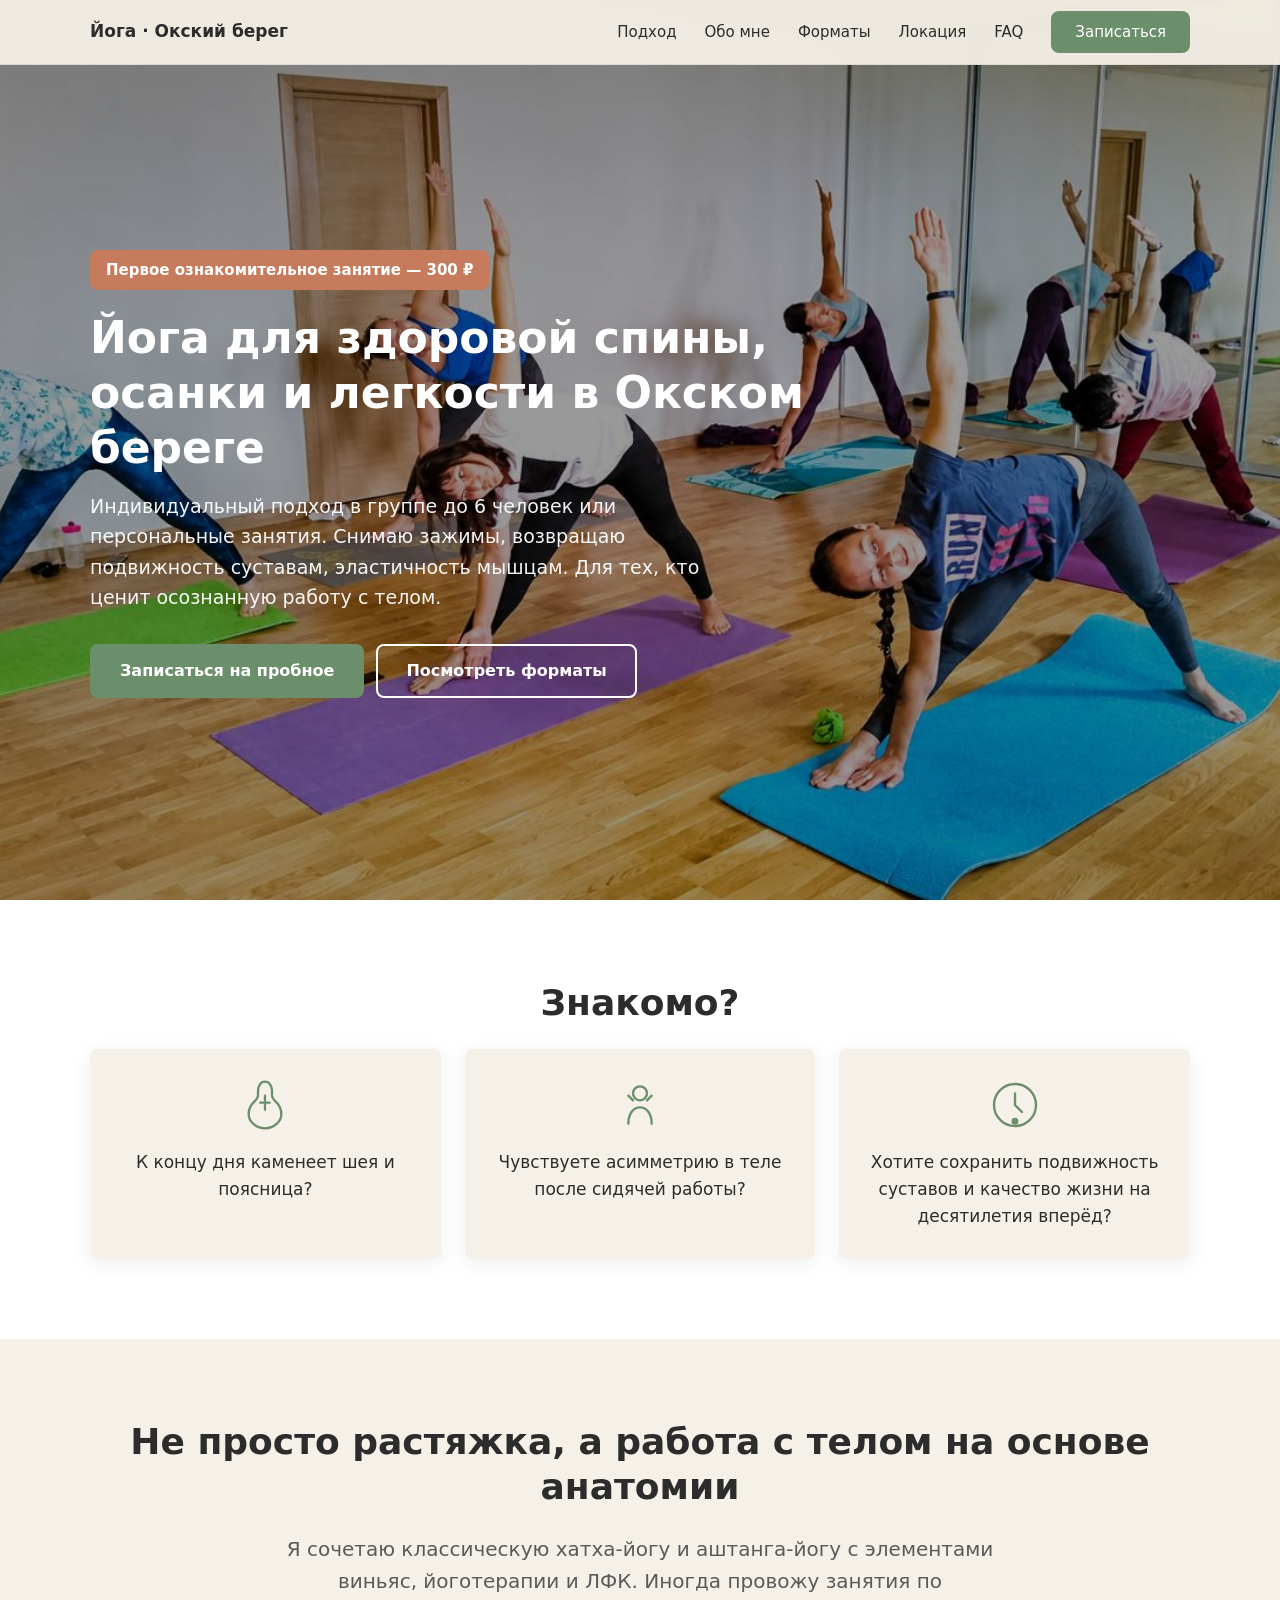
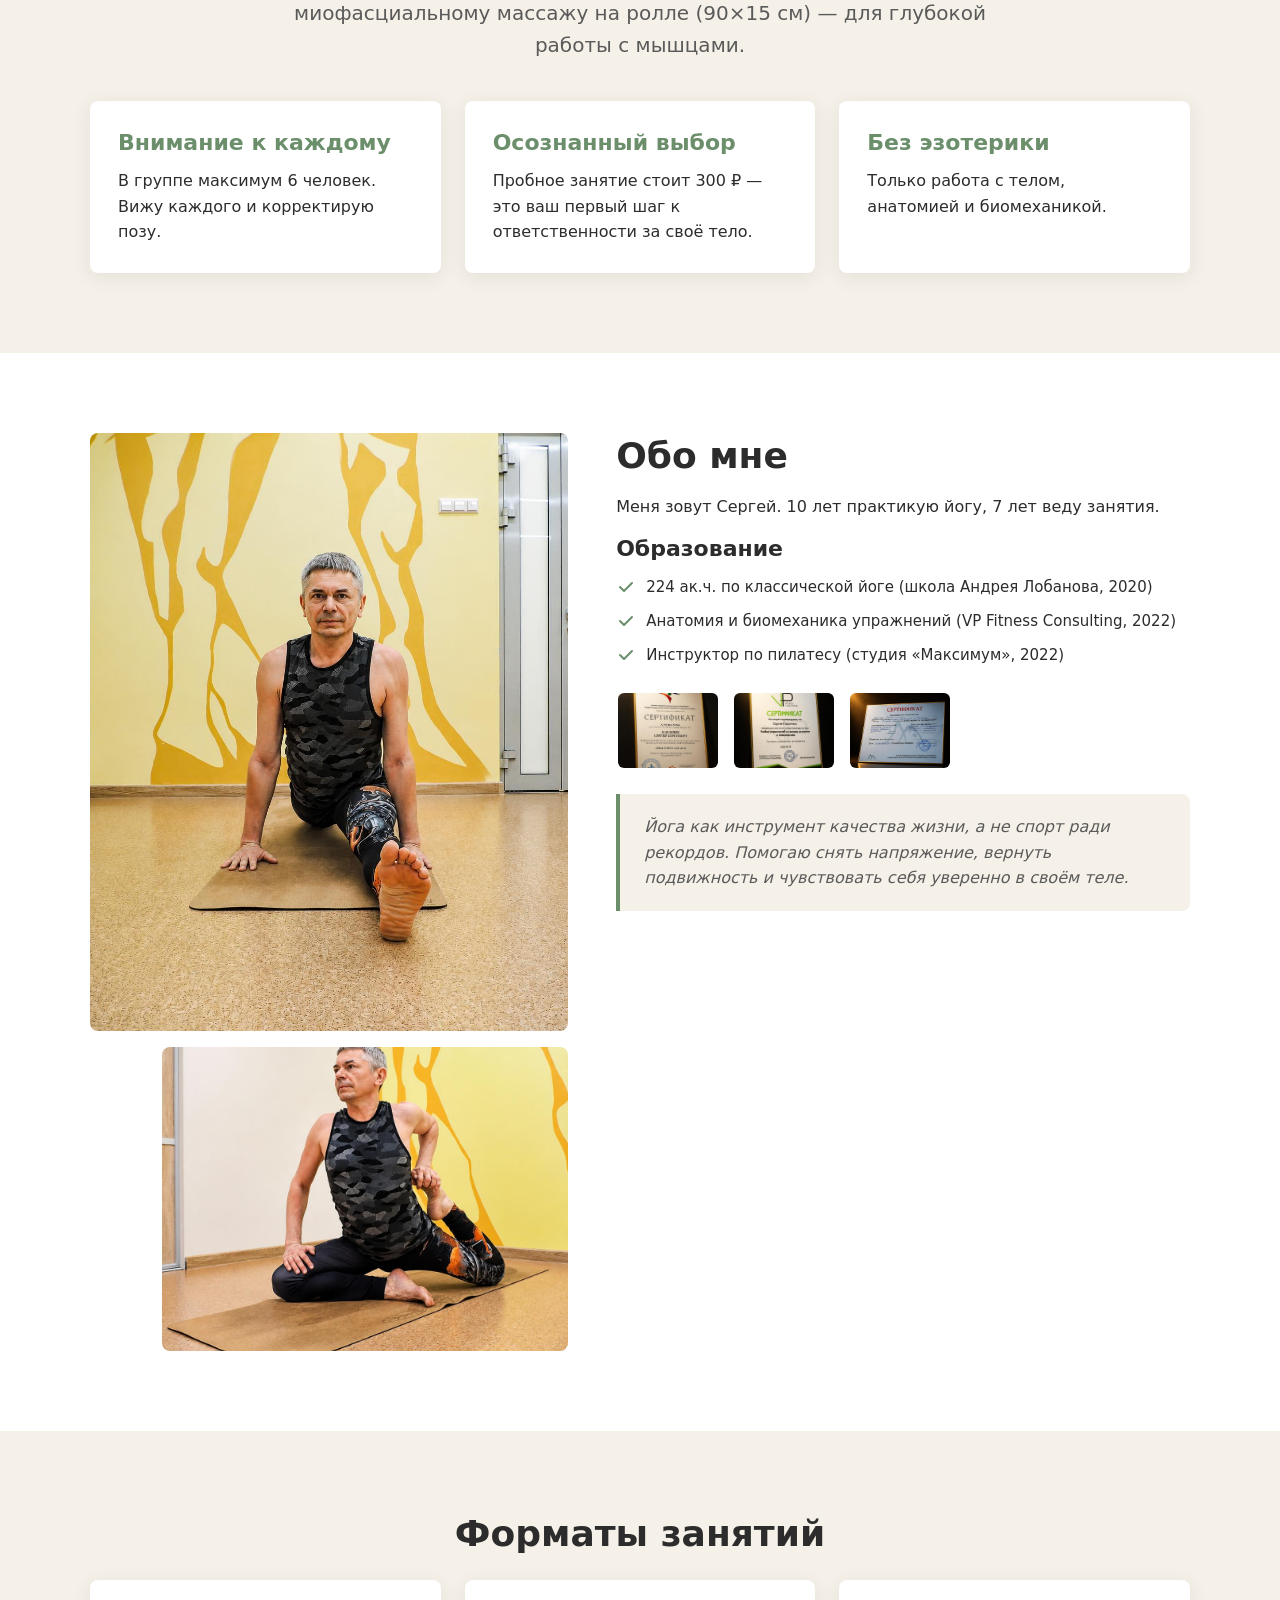
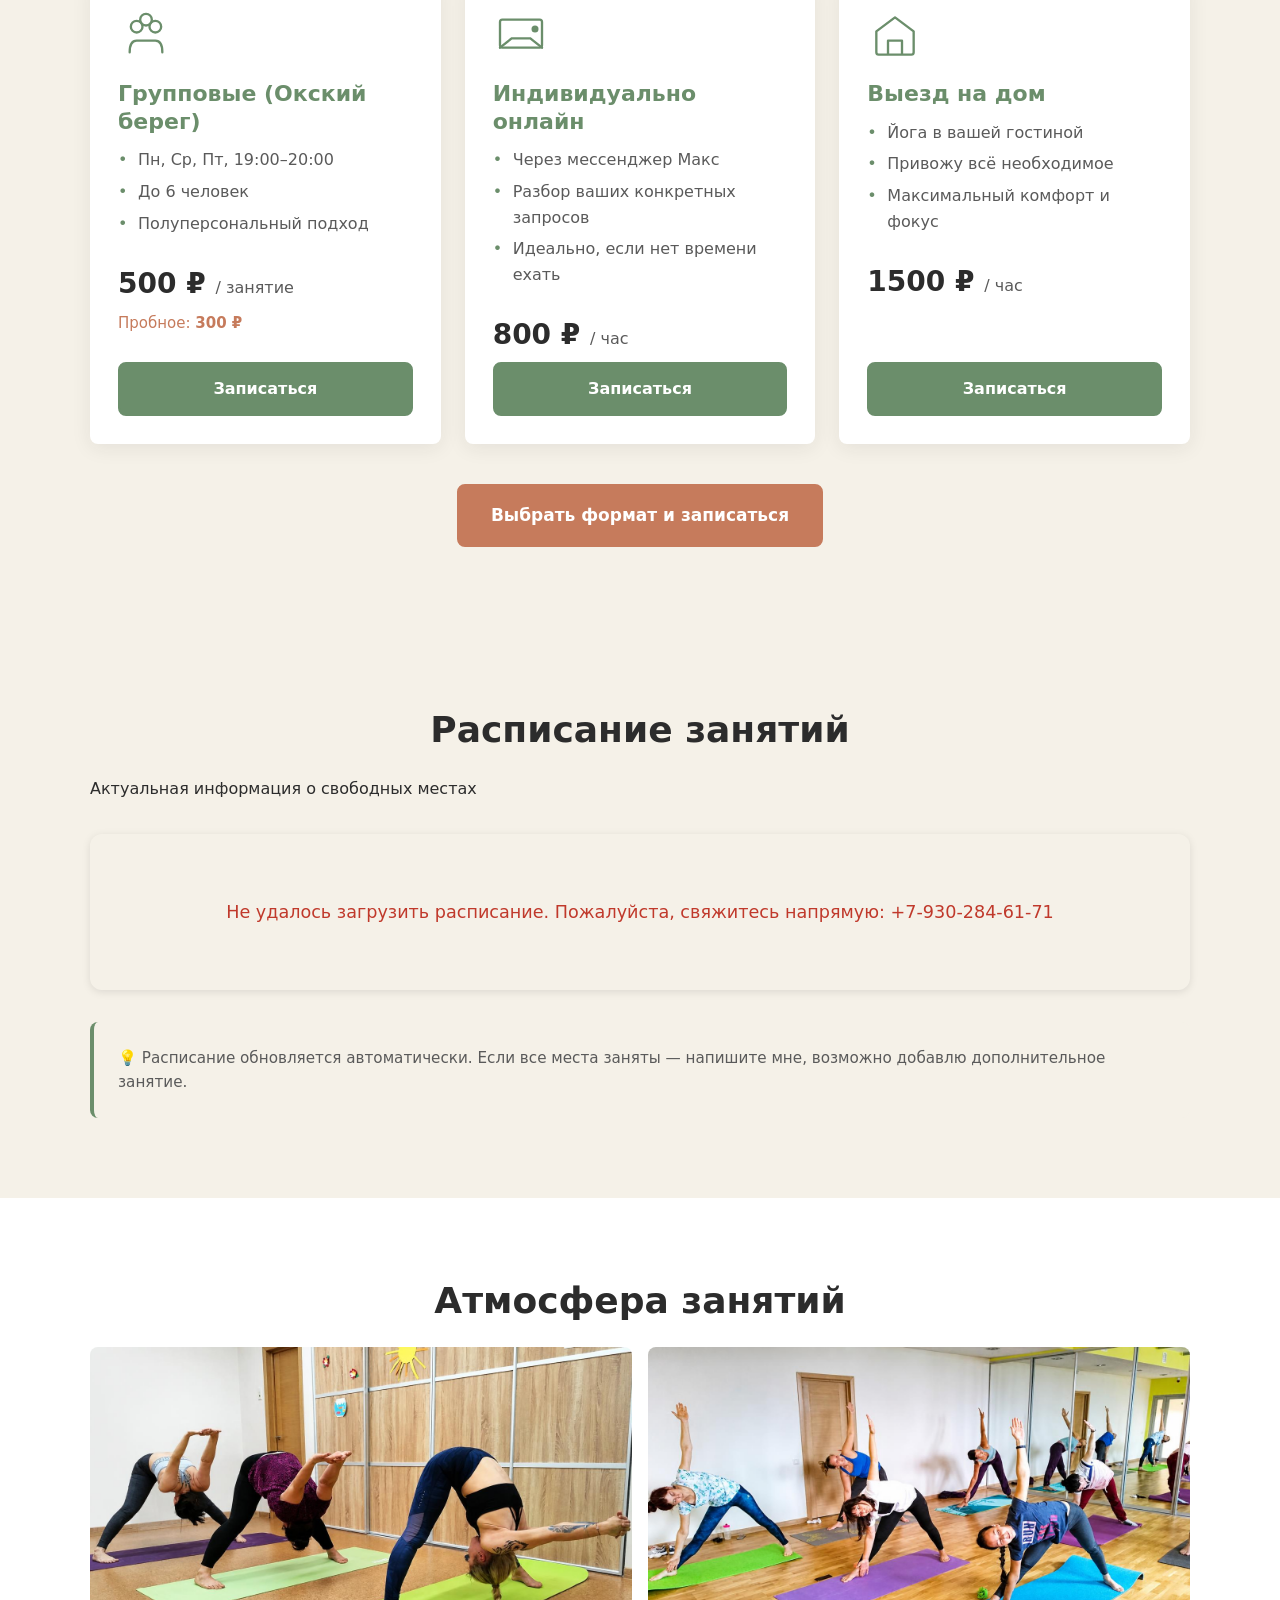
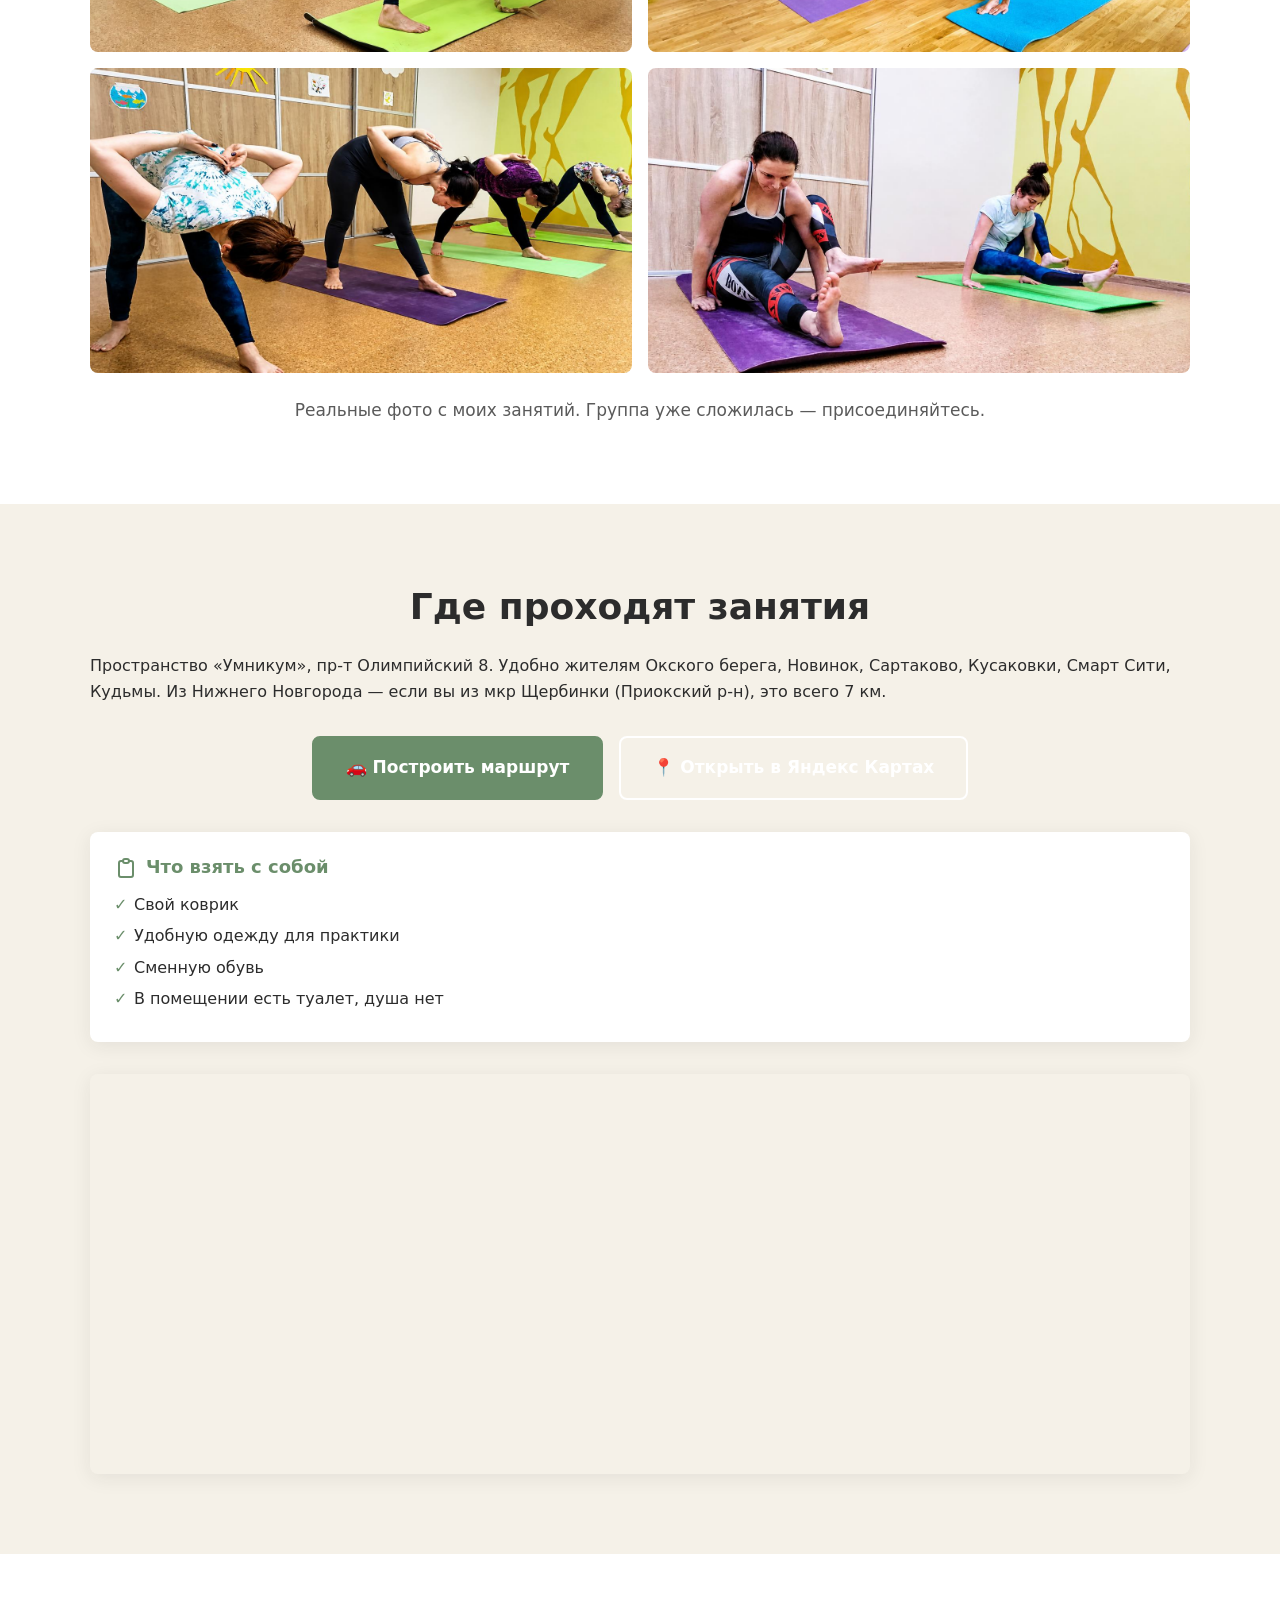
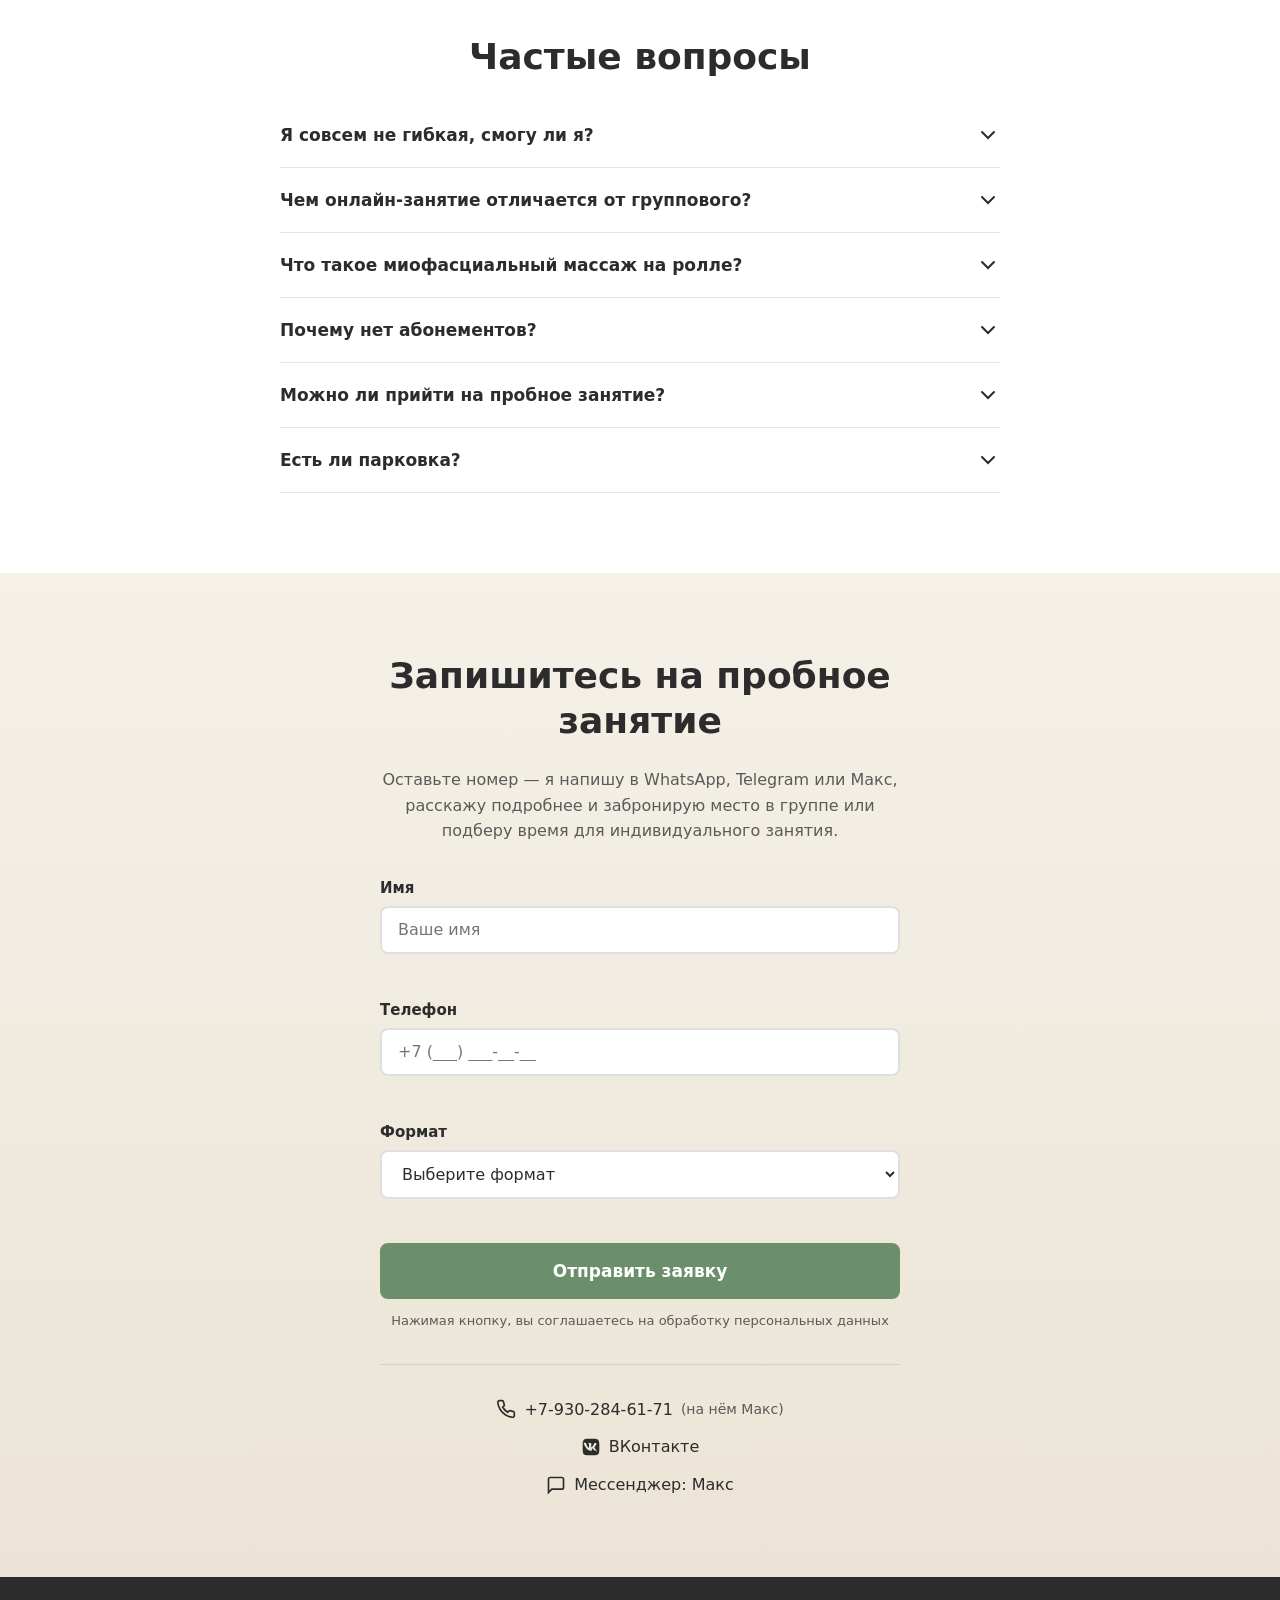
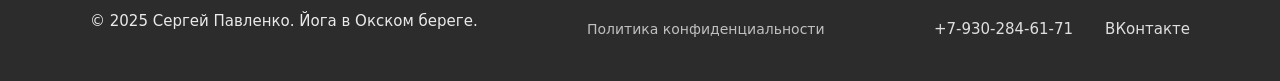
==== index.html @ 8ba9b25c "Map: placemark without search balloon" ====
<!DOCTYPE html>
<html lang="ru">
<head>
  <meta charset="UTF-8">
  <meta name="viewport" content="width=device-width, initial-scale=1.0">
  <title>Йога в Окском береге | Здоровая спина и суставы | Сергей Павленко</title>
  <meta name="description" content="Групповые и индивидуальные занятия йогой в Окском береге (пр-т Олимпийский 8, Умникум). Снятие болей в спине, мобильность суставов. Пробное 300₽. Онлайн и выезд на дом.">
  <meta name="keywords" content="йога Окский берег, йога Нижний Новгород, йога для спины, индивидуальные занятия йога, йоготерапия, Сергей Павленко">
  <link rel="canonical" href="https://yoga-okskiy-bereg.ru/">

  <!-- Open Graph -->
  <meta property="og:type" content="website">
  <meta property="og:locale" content="ru_RU">
  <meta property="og:title" content="Йога в Окском береге | Здоровая спина и суставы | Сергей Павленко">
  <meta property="og:description" content="Групповые и индивидуальные занятия йогой в Окском береге (пр-т Олимпийский 8, Умникум). Снятие болей в спине, мобильность суставов. Пробное 300₽. Онлайн и выезд на дом.">
  <meta property="og:image" content="https://yoga-okskiy-bereg.ru/img/sergey-portrait.jpg">
  <meta property="og:url" content="https://yoga-okskiy-bereg.ru/">

  <!-- Twitter Card -->
  <meta name="twitter:card" content="summary_large_image">
  <meta name="twitter:title" content="Йога в Окском береге | Здоровая спина и суставы | Сергей Павленко">
  <meta name="twitter:description" content="Групповые и индивидуальные занятия йогой в Окском береге. Пробное 300₽. Онлайн и выезд на дом.">
  <meta name="twitter:image" content="https://yoga-okskiy-bereg.ru/img/sergey-portrait.jpg">

  <link rel="stylesheet" href="styles.css">

  <script type="application/ld+json">
  {
    "@context": "https://schema.org",
    "@graph": [
      {
        "@type": "LocalBusiness",
        "@id": "https://yoga-okskiy-bereg.ru/#business",
        "name": "Йога Сергей Павленко — Окский берег",
        "description": "Групповые и индивидуальные занятия йогой для здоровой спины и суставов в Окском береге, Нижний Новгород.",
        "url": "https://yoga-okskiy-bereg.ru/",
        "telephone": "+79302846171",
        "image": "https://yoga-okskiy-bereg.ru/img/sergey-portrait.jpg",
        "address": {
          "@type": "PostalAddress",
          "streetAddress": "пр-т Олимпийский 8",
          "addressLocality": "Нижний Новгород",
          "addressRegion": "Нижегородская область",
          "postalCode": "607635",
          "addressCountry": "RU"
        },
        "geo": {
          "@type": "GeoCoordinates",
          "latitude": 56.195996,
          "longitude": 43.851566
        },
        "openingHoursSpecification": [
          {
            "@type": "OpeningHoursSpecification",
            "dayOfWeek": ["Monday", "Wednesday", "Friday"],
            "opens": "19:00",
            "closes": "20:00"
          }
        ],
        "priceRange": "₽₽"
      },
      {
        "@type": "Service",
        "@id": "https://yoga-okskiy-bereg.ru/#service-group",
        "name": "Групповые занятия йогой",
        "description": "Полуперсональные групповые занятия до 6 человек в Окском береге. Пн, Ср, Пт 19:00–20:00.",
        "provider": { "@id": "https://yoga-okskiy-bereg.ru/#business" },
        "offers": {
          "@type": "Offer",
          "price": "500",
          "priceCurrency": "RUB",
          "description": "500 ₽ за занятие, пробное — 300 ₽"
        }
      },
      {
        "@type": "Service",
        "@id": "https://yoga-okskiy-bereg.ru/#service-online",
        "name": "Индивидуальные занятия онлайн",
        "description": "Персональная работа через мессенджер Макс с разбором ваших запросов.",
        "provider": { "@id": "https://yoga-okskiy-bereg.ru/#business" },
        "offers": {
          "@type": "Offer",
          "price": "800",
          "priceCurrency": "RUB",
          "description": "800 ₽ / час"
        }
      },
      {
        "@type": "Service",
        "@id": "https://yoga-okskiy-bereg.ru/#service-home",
        "name": "Выезд на дом",
        "description": "Индивидуальные занятия йогой с выездом инструктора. Привожу всё необходимое.",
        "provider": { "@id": "https://yoga-okskiy-bereg.ru/#business" },
        "offers": {
          "@type": "Offer",
          "price": "1500",
          "priceCurrency": "RUB",
          "description": "1500 ₽ / час"
        }
      },
      {
        "@type": "Person",
        "@id": "https://yoga-okskiy-bereg.ru/#person",
        "name": "Сергей Павленко",
        "jobTitle": "Инструктор по йоге",
        "description": "10 лет практики йоги, 7 лет преподавания. Образование: классическая йога (224 ак.ч.), анатомия и биомеханика, пилатес.",
        "image": "https://yoga-okskiy-bereg.ru/img/sergey-portrait.jpg",
        "url": "https://yoga-okskiy-bereg.ru/",
        "sameAs": ["https://vk.ru/yoga__health"]
      },
      {
        "@type": "FAQPage",
        "@id": "https://yoga-okskiy-bereg.ru/#faq",
        "mainEntity": [
          {
            "@type": "Question",
            "name": "Я совсем не гибкая, смогу ли я?",
            "acceptedAnswer": {
              "@type": "Answer",
              "text": "Да. Йога — это не про гибкость, а про работу с телом. Я подбираю нагрузку индивидуально, учитывая ваш уровень. Многие мои ученицы пришли с нулевой подготовкой и через 3-6 месяцев заметили серьёзные изменения."
            }
          },
          {
            "@type": "Question",
            "name": "Чем онлайн-занятие отличается от группового?",
            "acceptedAnswer": {
              "@type": "Answer",
              "text": "Онлайн — это персональная работа через мессенджер Макс. Мы разбираем именно ваши запросы: боли в спине, зажимы, конкретные зоны. Групповое занятие даёт общую практику в атмосфере."
            }
          },
          {
            "@type": "Question",
            "name": "Что такое миофасциальный массаж на ролле?",
            "acceptedAnswer": {
              "@type": "Answer",
              "text": "Это работа с мышцами и фасциями с помощью специального ролла (90×15 см). Помогает снять глубокие зажимы, улучшить кровообращение и мобильность тканей. Иногда включаю в занятия по запросу группы."
            }
          },
          {
            "@type": "Question",
            "name": "Почему нет абонементов?",
            "acceptedAnswer": {
              "@type": "Answer",
              "text": "Я против навязывания. Вы платите за раз, когда действительно готовы прийти. Это осознанный подход — вы не теряете деньги, если не смогли посетить занятие."
            }
          },
          {
            "@type": "Question",
            "name": "Можно ли прийти на пробное занятие?",
            "acceptedAnswer": {
              "@type": "Answer",
              "text": "Да. Пробное занятие стоит 300 ₽. Это символическая сумма, которая показывает серьёзность намерений. После занятия вы решаете, подходит ли вам формат."
            }
          },
          {
            "@type": "Question",
            "name": "Есть ли парковка?",
            "acceptedAnswer": {
              "@type": "Answer",
              "text": "Да, рядом с центром «Умникум» есть бесплатная парковка."
            }
          }
        ]
      }
    ]
  }
  </script>
</head>
<body>

  <header class="header" id="top">
    <div class="container header__inner">
      <a href="#top" class="header__logo">Йога · Окский берег</a>
      <button class="burger" id="burger" type="button" aria-label="Открыть меню" aria-expanded="false" aria-controls="nav">
        <span class="burger__line"></span>
        <span class="burger__line"></span>
        <span class="burger__line"></span>
      </button>
      <nav class="nav" id="nav" aria-label="Основная навигация">
        <ul class="nav__list">
          <li><a href="#podhod" class="nav__link">Подход</a></li>
          <li><a href="#obomne" class="nav__link">Обо мне</a></li>
          <li><a href="#formaty" class="nav__link">Форматы</a></li>
          <li><a href="#lokatsiya" class="nav__link">Локация</a></li>
          <li><a href="#faq" class="nav__link">FAQ</a></li>
          <li><a href="#zapis" class="nav__link nav__link--cta">Записаться</a></li>
        </ul>
      </nav>
    </div>
  </header>

  <main>

    <!-- Hero -->
    <section class="hero" aria-labelledby="hero-title">
      <div class="hero__overlay"></div>
      <div class="container hero__content">
        <span class="hero__badge">Первое ознакомительное занятие — 300 ₽</span>
        <h1 id="hero-title">Йога для здоровой спины, осанки и легкости в Окском береге</h1>
        <p class="hero__subtitle">Индивидуальный подход в группе до 6 человек или персональные занятия. Снимаю зажимы, возвращаю подвижность суставам, эластичность мышцам. Для тех, кто ценит осознанную работу с телом.</p>
        <div class="hero__actions">
          <a href="#zapis" class="btn btn--primary">Записаться на пробное</a>
          <a href="#formaty" class="btn btn--outline">Посмотреть форматы</a>
        </div>
      </div>
    </section>

    <!-- Pain points -->
    <section class="section section--white" aria-labelledby="pain-title">
      <div class="container">
        <h2 id="pain-title">Знакомо?</h2>
        <div class="cards cards--3">
          <article class="card card--icon">
            <div class="card__icon" aria-hidden="true">
              <svg viewBox="0 0 48 48" fill="none" xmlns="http://www.w3.org/2000/svg">
                <path d="M24 4C20 4 18 8 18 12V16C18 18 16 20 14 22C12 24 10 28 10 32C10 38 16 44 24 44C32 44 38 38 38 32C38 28 36 24 34 22C32 20 30 18 30 16V12C30 8 28 4 24 4Z" stroke="currentColor" stroke-width="2" stroke-linecap="round"/>
                <path d="M24 16V28M20 22H28" stroke="currentColor" stroke-width="2" stroke-linecap="round"/>
              </svg>
            </div>
            <p>К концу дня каменеет шея и поясница?</p>
          </article>
          <article class="card card--icon">
            <div class="card__icon" aria-hidden="true">
              <svg viewBox="0 0 48 48" fill="none" xmlns="http://www.w3.org/2000/svg">
                <circle cx="24" cy="14" r="6" stroke="currentColor" stroke-width="2"/>
                <path d="M14 40C14 32 18 26 24 26C30 26 34 32 34 40" stroke="currentColor" stroke-width="2" stroke-linecap="round"/>
                <path d="M18 20L14 16M30 20L34 16" stroke="currentColor" stroke-width="2" stroke-linecap="round"/>
              </svg>
            </div>
            <p>Чувствуете асимметрию в теле после сидячей работы?</p>
          </article>
          <article class="card card--icon">
            <div class="card__icon" aria-hidden="true">
              <svg viewBox="0 0 48 48" fill="none" xmlns="http://www.w3.org/2000/svg">
                <circle cx="24" cy="24" r="18" stroke="currentColor" stroke-width="2"/>
                <path d="M24 14V24L30 30" stroke="currentColor" stroke-width="2" stroke-linecap="round"/>
                <circle cx="24" cy="38" r="3" fill="currentColor"/>
              </svg>
            </div>
            <p>Хотите сохранить подвижность суставов и качество жизни на десятилетия вперёд?</p>
          </article>
        </div>
      </div>
    </section>

    <!-- Approach -->
    <section class="section section--beige" id="podhod" aria-labelledby="approach-title">
      <div class="container">
        <h2 id="approach-title">Не просто растяжка, а работа с телом на основе анатомии</h2>
        <p class="lead">Я сочетаю классическую хатха-йогу и аштанга-йогу с элементами виньяс, йоготерапии и ЛФК. Иногда провожу занятия по миофасциальному массажу на ролле (90×15 см) — для глубокой работы с мышцами.</p>
        <div class="cards cards--3">
          <article class="card">
            <h3>Внимание к каждому</h3>
            <p>В группе максимум 6 человек. Вижу каждого и корректирую позу.</p>
          </article>
          <article class="card">
            <h3>Осознанный выбор</h3>
            <p>Пробное занятие стоит 300 ₽ — это ваш первый шаг к ответственности за своё тело.</p>
          </article>
          <article class="card">
            <h3>Без эзотерики</h3>
            <p>Только работа с телом, анатомией и биомеханикой.</p>
          </article>
        </div>
      </div>
    </section>

    <!-- About -->
    <section class="section section--white" id="obomne" aria-labelledby="about-title">
      <div class="container about">
        <div class="about__photos">
          <img src="img/sergey-portrait.jpg" alt="Сергей Павленко — инструктор йоги в Окском береге" class="about__photo about__photo--main" width="400" height="500" loading="lazy">
          <img src="img/sergey-stretch-profile.jpg" alt="Сергей Павленко выполняет растяжку в профиль" class="about__photo about__photo--secondary" width="400" height="300" loading="lazy">
        </div>
        <div class="about__content">
          <h2 id="about-title">Обо мне</h2>
          <p>Меня зовут Сергей. 10 лет практикую йогу, 7 лет веду занятия.</p>
          <h3>Образование</h3>
          <ul class="checklist">
            <li>
              <svg class="checklist__icon" viewBox="0 0 20 20" fill="none" aria-hidden="true"><path d="M4 10L8 14L16 6" stroke="currentColor" stroke-width="2" stroke-linecap="round" stroke-linejoin="round"/></svg>
              224 ак.ч. по классической йоге (школа Андрея Лобанова, 2020)
            </li>
            <li>
              <svg class="checklist__icon" viewBox="0 0 20 20" fill="none" aria-hidden="true"><path d="M4 10L8 14L16 6" stroke="currentColor" stroke-width="2" stroke-linecap="round" stroke-linejoin="round"/></svg>
              Анатомия и биомеханика упражнений (VP Fitness Consulting, 2022)
            </li>
            <li>
              <svg class="checklist__icon" viewBox="0 0 20 20" fill="none" aria-hidden="true"><path d="M4 10L8 14L16 6" stroke="currentColor" stroke-width="2" stroke-linecap="round" stroke-linejoin="round"/></svg>
              Инструктор по пилатесу (студия «Максимум», 2022)
            </li>
          </ul>
          <div class="certificates">
            <button type="button" class="certificates__thumb" data-lightbox="img/certificate-yoga.jpg" aria-label="Увеличить сертификат по классической йоге">
              <img src="img/certificate-yoga.jpg" alt="Сертификат 224 ак.ч. по классической йоге, школа Андрея Лобанова" width="120" height="90" loading="lazy">
            </button>
            <button type="button" class="certificates__thumb" data-lightbox="img/certificate-anatomy.jpg" aria-label="Увеличить сертификат по анатомии">
              <img src="img/certificate-anatomy.jpg" alt="Сертификат VP Fitness по анатомии и биомеханике" width="120" height="90" loading="lazy">
            </button>
            <button type="button" class="certificates__thumb" data-lightbox="img/certificate-pilates.jpg" aria-label="Увеличить сертификат по пилатесу">
              <img src="img/certificate-pilates.jpg" alt="Сертификат инструктора по пилатесу, студия Максимум" width="120" height="90" loading="lazy">
            </button>
          </div>
          <blockquote class="philosophy">
            Йога как инструмент качества жизни, а не спорт ради рекордов. Помогаю снять напряжение, вернуть подвижность и чувствовать себя уверенно в своём теле.
          </blockquote>
        </div>
      </div>
    </section>

    <!-- Formats -->
    <section class="section section--beige" id="formaty" aria-labelledby="formats-title">
      <div class="container">
        <h2 id="formats-title">Форматы занятий</h2>
        <div class="cards cards--3">
          <article class="card card--format">
            <div class="card__icon" aria-hidden="true">
              <svg viewBox="0 0 48 48" fill="none" xmlns="http://www.w3.org/2000/svg">
                <circle cx="16" cy="16" r="5" stroke="currentColor" stroke-width="2"/>
                <circle cx="32" cy="16" r="5" stroke="currentColor" stroke-width="2"/>
                <circle cx="24" cy="10" r="5" stroke="currentColor" stroke-width="2"/>
                <path d="M10 38C10 32 12 28 16 28H32C36 28 38 32 38 38" stroke="currentColor" stroke-width="2" stroke-linecap="round"/>
              </svg>
            </div>
            <h3>Групповые (Окский берег)</h3>
            <ul class="format-list">
              <li>Пн, Ср, Пт, 19:00–20:00</li>
              <li>До 6 человек</li>
              <li>Полуперсональный подход</li>
            </ul>
            <p class="price">500 ₽ <span class="price__unit">/ занятие</span></p>
            <p class="price-trial">Пробное: <strong>300 ₽</strong></p>
            <a href="#zapis" class="btn btn--primary btn--block">Записаться</a>
          </article>
          <article class="card card--format">
            <div class="card__icon" aria-hidden="true">
              <svg viewBox="0 0 48 48" fill="none" xmlns="http://www.w3.org/2000/svg">
                <rect x="6" y="10" width="36" height="24" rx="2" stroke="currentColor" stroke-width="2"/>
                <path d="M6 34L16 26H32L42 34" stroke="currentColor" stroke-width="2" stroke-linecap="round"/>
                <circle cx="36" cy="18" r="3" fill="currentColor"/>
              </svg>
            </div>
            <h3>Индивидуально онлайн</h3>
            <ul class="format-list">
              <li>Через мессенджер Макс</li>
              <li>Разбор ваших конкретных запросов</li>
              <li>Идеально, если нет времени ехать</li>
            </ul>
            <p class="price">800 ₽ <span class="price__unit">/ час</span></p>
            <a href="#zapis" class="btn btn--primary btn--block">Записаться</a>
          </article>
          <article class="card card--format">
            <div class="card__icon" aria-hidden="true">
              <svg viewBox="0 0 48 48" fill="none" xmlns="http://www.w3.org/2000/svg">
                <path d="M8 20L24 8L40 20V38C40 39.1 39.1 40 38 40H10C8.9 40 8 39.1 8 38V20Z" stroke="currentColor" stroke-width="2" stroke-linejoin="round"/>
                <path d="M18 40V28H30V40" stroke="currentColor" stroke-width="2" stroke-linejoin="round"/>
              </svg>
            </div>
            <h3>Выезд на дом</h3>
            <ul class="format-list">
              <li>Йога в вашей гостиной</li>
              <li>Привожу всё необходимое</li>
              <li>Максимальный комфорт и фокус</li>
            </ul>
            <p class="price">1500 ₽ <span class="price__unit">/ час</span></p>
            <a href="#zapis" class="btn btn--primary btn--block">Записаться</a>
          </article>
        </div>
        <div class="section__cta">
          <a href="#zapis" class="btn btn--accent btn--large">Выбрать формат и записаться</a>
        </div>
      </div>
    </section>

    <!-- Блок расписания -->
<section class="section section--bg" id="schedule">
    <div class="container">
        <h2 class="section__title">Расписание занятий</h2>
        <p class="section__subtitle">Актуальная информация о свободных местах</p>
        
        <div class="schedule-container">
            <div id="schedule-loading" class="schedule-loading">
                <p>Загрузка расписания...</p>
            </div>
            
            <div id="schedule-error" class="schedule-error" style="display: none;">
                <p>Не удалось загрузить расписание. Пожалуйста, свяжитесь напрямую: +7-930-284-61-71</p>
            </div>
            
            <div id="schedule-list" class="schedule-list" style="display: none;">
                <!-- Сюда JavaScript вставит расписание -->
            </div>
        </div>
        
        <div class="schedule-note">
            <p>💡 Расписание обновляется автоматически. Если все места заняты — напишите мне, возможно добавлю дополнительное занятие.</p>
        </div>
    </div>
</section>

    <!-- Gallery -->
    <section class="section section--white" aria-labelledby="gallery-title">
      <div class="container">
        <h2 id="gallery-title">Атмосфера занятий</h2>
        <div class="gallery">
          <img src="img/group-forward-bend.jpg" alt="Групповое занятие йогой, наклон с руками за спиной" width="600" height="338" loading="lazy">
          <img src="img/group-trikonasana.jpg" alt="Групповое занятие, поза треугольника" width="600" height="338" loading="lazy">
          <img src="img/group-side-bend.jpg" alt="Групповое занятие, наклон в сторону" width="600" height="338" loading="lazy">
          <img src="img/group-seated-stretch.jpg" alt="Две ученицы на растяжке, камерная группа" width="600" height="450" loading="lazy">
        </div>
        <p class="gallery__caption">Реальные фото с моих занятий. Группа уже сложилась — присоединяйтесь.</p>
      </div>
    </section>

    <!-- Location -->
    <section class="section section--beige" id="lokatsiya" aria-labelledby="location-title">
      <div class="container">
        <h2 id="location-title">Где проходят занятия</h2>
        <p>Пространство «Умникум», пр-т Олимпийский 8. Удобно жителям Окского берега, Новинок, Сартаково, Кусаковки, Смарт Сити, Кудьмы. Из Нижнего Новгорода — если вы из мкр Щербинки (Приокский р-н), это всего 7 км.</p>
        
        <div class="location__actions">
    <a href="https://yandex.ru/maps/?mode=routes&rtext=~56.195996%2C43.851566&rtt=auto"
       target="_blank" rel="noopener"
       class="btn btn--primary btn--large">🚗 Построить маршрут</a>
    <a href="https://yandex.ru/maps/?pt=43.851566%2C56.195996%2Cpm2rdm&z=17&l=map"
       target="_blank" rel="noopener"
       class="btn btn--outline btn--large">📍 Открыть в Яндекс Картах</a>
        </div>
        
        <aside class="bring-list">
          <h3 class="bring-list__title">
            <svg viewBox="0 0 24 24" fill="none" aria-hidden="true" width="24" height="24"><path d="M9 5H7a2 2 0 00-2 2v12a2 2 0 002 2h10a2 2 0 002-2V7a2 2 0 00-2-2h-2M9 5a2 2 0 002 2h2a2 2 0 002-2M9 5a2 2 0 012-2h2a2 2 0 012 2" stroke="currentColor" stroke-width="2" stroke-linecap="round"/></svg>
            Что взять с собой
          </h3>
          <ul>
            <li>Свой коврик</li>
            <li>Удобную одежду для практики</li>
            <li>Сменную обувь</li>
            <li>В помещении есть туалет, душа нет</li>
          </ul>
        </aside>
        <div class="map">
          <iframe
          src="https://yandex.ru/map-widget/v1/?z=16&ll=43.851566%2C56.195996&pt=43.851566%2C56.195996%2Cpm2rdm&l=map"
          width="100%" height="400" frameborder="0" allowfullscreen="true"
          loading="lazy" referrerpolicy="no-referrer-when-downgrade"
          title="Карта: пр-т Олимпийский 8, Окский берег, Нижний Новгород">
          </iframe>
        </div>
      </div>
    </section>

    <!-- FAQ -->
    <section class="section section--white" id="faq" aria-labelledby="faq-title">
      <div class="container">
        <h2 id="faq-title">Частые вопросы</h2>
        <div class="accordion" role="list">
          <div class="accordion__item" role="listitem">
            <button class="accordion__trigger" type="button" aria-expanded="false" aria-controls="faq-1" id="faq-trigger-1">
              Я совсем не гибкая, смогу ли я?
              <svg class="accordion__chevron" viewBox="0 0 24 24" aria-hidden="true"><path d="M6 9l6 6 6-6" stroke="currentColor" stroke-width="2" fill="none" stroke-linecap="round"/></svg>
            </button>
            <div class="accordion__panel" id="faq-1" role="region" aria-labelledby="faq-trigger-1" hidden>
              <p>Да. Йога — это не про гибкость, а про работу с телом. Я подбираю нагрузку индивидуально, учитывая ваш уровень. Многие мои ученицы пришли с нулевой подготовкой и через 3–6 месяцев заметили серьёзные изменения.</p>
            </div>
          </div>
          <div class="accordion__item" role="listitem">
            <button class="accordion__trigger" type="button" aria-expanded="false" aria-controls="faq-2" id="faq-trigger-2">
              Чем онлайн-занятие отличается от группового?
              <svg class="accordion__chevron" viewBox="0 0 24 24" aria-hidden="true"><path d="M6 9l6 6 6-6" stroke="currentColor" stroke-width="2" fill="none" stroke-linecap="round"/></svg>
            </button>
            <div class="accordion__panel" id="faq-2" role="region" aria-labelledby="faq-trigger-2" hidden>
              <p>Онлайн — это персональная работа через мессенджер Макс. Мы разбираем именно ваши запросы: боли в спине, зажимы, конкретные зоны. Групповое занятие даёт общую практику в атмосфере.</p>
            </div>
          </div>
          <div class="accordion__item" role="listitem">
            <button class="accordion__trigger" type="button" aria-expanded="false" aria-controls="faq-3" id="faq-trigger-3">
              Что такое миофасциальный массаж на ролле?
              <svg class="accordion__chevron" viewBox="0 0 24 24" aria-hidden="true"><path d="M6 9l6 6 6-6" stroke="currentColor" stroke-width="2" fill="none" stroke-linecap="round"/></svg>
            </button>
            <div class="accordion__panel" id="faq-3" role="region" aria-labelledby="faq-trigger-3" hidden>
              <p>Это работа с мышцами и фасциями с помощью специального ролла (90×15 см). Помогает снять глубокие зажимы, улучшить кровообращение и мобильность тканей. Иногда включаю в занятия по запросу группы.</p>
            </div>
          </div>
          <div class="accordion__item" role="listitem">
            <button class="accordion__trigger" type="button" aria-expanded="false" aria-controls="faq-4" id="faq-trigger-4">
              Почему нет абонементов?
              <svg class="accordion__chevron" viewBox="0 0 24 24" aria-hidden="true"><path d="M6 9l6 6 6-6" stroke="currentColor" stroke-width="2" fill="none" stroke-linecap="round"/></svg>
            </button>
            <div class="accordion__panel" id="faq-4" role="region" aria-labelledby="faq-trigger-4" hidden>
              <p>Я против навязывания. Вы платите за раз, когда действительно готовы прийти. Это осознанный подход — вы не теряете деньги, если не смогли посетить занятие.</p>
            </div>
          </div>
          <div class="accordion__item" role="listitem">
            <button class="accordion__trigger" type="button" aria-expanded="false" aria-controls="faq-5" id="faq-trigger-5">
              Можно ли прийти на пробное занятие?
              <svg class="accordion__chevron" viewBox="0 0 24 24" aria-hidden="true"><path d="M6 9l6 6 6-6" stroke="currentColor" stroke-width="2" fill="none" stroke-linecap="round"/></svg>
            </button>
            <div class="accordion__panel" id="faq-5" role="region" aria-labelledby="faq-trigger-5" hidden>
              <p>Да. Пробное занятие стоит 300 ₽. Это символическая сумма, которая показывает серьёзность намерений. После занятия вы решаете, подходит ли вам формат.</p>
            </div>
          </div>
          <div class="accordion__item" role="listitem">
            <button class="accordion__trigger" type="button" aria-expanded="false" aria-controls="faq-6" id="faq-trigger-6">
              Есть ли парковка?
              <svg class="accordion__chevron" viewBox="0 0 24 24" aria-hidden="true"><path d="M6 9l6 6 6-6" stroke="currentColor" stroke-width="2" fill="none" stroke-linecap="round"/></svg>
            </button>
            <div class="accordion__panel" id="faq-6" role="region" aria-labelledby="faq-trigger-6" hidden>
              <p>Да, рядом с центром «Умникум» есть бесплатная парковка.</p>
            </div>
          </div>
        </div>
      </div>
    </section>

    <!-- Form -->
    <section class="section section--form" id="zapis" aria-labelledby="form-title">
      <div class="container container--narrow">
        <h2 id="form-title">Запишитесь на пробное занятие</h2>
        <p class="form-intro">Оставьте номер — я напишу в WhatsApp, Telegram или Макс, расскажу подробнее и забронирую место в группе или подберу время для индивидуального занятия.</p>
        <form class="form" id="contact-form" action="https://formspree.io/f/xkjnrqwn" method="POST" novalidate>
          <div class="form__group">
            <label for="name">Имя</label>
            <input type="text" id="name" name="name" placeholder="Ваше имя" required autocomplete="name">
            <span class="form__error" id="name-error" role="alert"></span>
          </div>
          <div class="form__group">
            <label for="phone">Телефон</label>
            <input type="tel" id="phone" name="phone" placeholder="+7 (___) ___-__-__" required autocomplete="tel">
            <span class="form__error" id="phone-error" role="alert"></span>
          </div>
          <div class="form__group">
            <label for="format">Формат</label>
            <select id="format" name="format" required>
              <option value="" disabled selected>Выберите формат</option>
              <option value="group">Групповое занятие (500₽)</option>
              <option value="online">Индивидуально онлайн (800₽/час)</option>
              <option value="home">Выезд на дом (1500₽/час)</option>
            </select>
            <span class="form__error" id="format-error" role="alert"></span>
          </div>
          <button type="submit" class="btn btn--primary btn--large btn--block">Отправить заявку</button>
          <p class="form__privacy">Нажимая кнопку, вы соглашаетесь на обработку персональных данных</p>
        </form>
        <div class="form-success" id="form-success" hidden role="status">
          <p>Заявка отправлена! Я свяжусь с вами в течение дня.</p>
        </div>
        <div class="contacts">
          <a href="tel:+79302846171" class="contacts__item">
            <svg viewBox="0 0 24 24" fill="none" aria-hidden="true" width="20" height="20"><path d="M22 16.92v3a2 2 0 01-2.18 2 19.79 19.79 0 01-8.63-3.07 19.5 19.5 0 01-6-6 19.79 19.79 0 01-3.07-8.67A2 2 0 014.11 2h3a2 2 0 012 1.72c.127.96.361 1.903.7 2.81a2 2 0 01-.45 2.11L8.09 9.91a16 16 0 006 6l1.27-1.27a2 2 0 012.11-.45c.907.339 1.85.573 2.81.7A2 2 0 0122 16.92z" stroke="currentColor" stroke-width="2"/></svg>
            +7-930-284-61-71 <span class="contacts__note">(на нём Макс)</span>
          </a>
          <a href="https://vk.ru/yoga__health" class="contacts__item" target="_blank" rel="noopener noreferrer">
            <svg viewBox="0 0 24 24" fill="currentColor" aria-hidden="true" width="20" height="20"><path d="M15.07 2H8.93C3.33 2 2 3.33 2 8.93v6.14C2 20.67 3.33 22 8.93 22h6.14c5.6 0 6.93-1.33 6.93-6.93V8.93C22 3.33 20.67 2 15.07 2zm3.08 14.27h-1.46c-.55 0-.72-.44-1.71-1.42-.86-.82-1.24-.93-1.46-.93-.37 0-.48.11-.48.62v1.3c0 .44-.14.7-1.3.7-1.92 0-4.05-1.16-5.55-3.32-2.26-3.13-2.88-5.49-2.88-5.85 0-.22.11-.44.62-.44h1.46c.48 0 .66.22.84.73.92 2.75 2.46 5.16 3.1 5.16.24 0 .35-.11.35-.7v-2.73c-.07-1.19-.7-1.29-.7-1.62 0-.22.18-.44.48-.44h2.3c.4 0 .55.22.55.7v3.68c0 .4.18.55.29.55.24 0 .44-.15.88-.59 1.36-1.53 2.33-3.89 2.33-3.89.13-.29.35-.44.73-.44h1.46c.55 0 .66.29.55.7-.22 1.05-2.37 4.46-2.37 4.46-.19.33-.26.48 0 .77.19.22.81.79 1.23 1.27.76.88 1.34 1.62 1.5 2.13.15.48-.07.73-.62.73z"/></svg>
            ВКонтакте
          </a>
          <span class="contacts__item">
            <svg viewBox="0 0 24 24" fill="none" aria-hidden="true" width="20" height="20"><path d="M21 15a2 2 0 01-2 2H7l-4 4V5a2 2 0 012-2h14a2 2 0 012 2z" stroke="currentColor" stroke-width="2"/></svg>
            Мессенджер: Макс
          </span>
        </div>
      </div>
    </section>

  </main>

  <footer class="footer">
    <div class="container footer__inner">
      <p class="footer__copy">© 2025 Сергей Павленко. Йога в Окском береге.</p>
      <a href="#" class="footer__link">Политика конфиденциальности</a>
      <div class="footer__contacts">
        <a href="tel:+79302846171">+7-930-284-61-71</a>
        <a href="https://vk.ru/yoga__health" target="_blank" rel="noopener noreferrer">ВКонтакте</a>
      </div>
    </div>
  </footer>

  <!-- Lightbox -->
  <div class="lightbox" id="lightbox" hidden role="dialog" aria-modal="true" aria-label="Просмотр сертификата">
    <button class="lightbox__close" type="button" aria-label="Закрыть">&times;</button>
    <img class="lightbox__img" src="" alt="">
  </div>

  <script src="script.js" defer></script>
</body>
</html>
---- styles.css ----
/* ===== CSS Variables ===== */
:root {
  --color-bg: #F5F1E8;
  --color-bg-white: #FFFFFF;
  --color-accent: #6B8E6B;
  --color-accent-hover: #5a7a5a;
  --color-secondary: #C67B5C;
  --color-secondary-hover: #b56a4c;
  --color-text: #2C2C2C;
  --color-text-muted: #5a5a5a;
  --color-footer: #2C2C2C;
  --color-error: #c0392b;
  --font-family: system-ui, -apple-system, "Segoe UI", Roboto, sans-serif;
  --radius: 8px;
  --shadow: 0 4px 20px rgba(44, 44, 44, 0.08);
  --transition: 0.25s ease;
  --section-padding-y: 60px;
  --section-padding-x: 16px;
}

@media (min-width: 768px) {
  :root {
    --section-padding-y: 80px;
    --section-padding-x: 20px;
  }
}

/* ===== Reset & Base ===== */
*,
*::before,
*::after {
  box-sizing: border-box;
  margin: 0;
  padding: 0;
}

html {
  scroll-behavior: smooth;
}

body {
  font-family: var(--font-family);
  font-size: 1rem;
  line-height: 1.6;
  color: var(--color-text);
  background-color: var(--color-bg);
  -webkit-font-smoothing: antialiased;
}

img {
  max-width: 100%;
  height: auto;
  display: block;
}

a {
  color: var(--color-accent);
  text-decoration: none;
  transition: color var(--transition);
}

a:hover {
  color: var(--color-accent-hover);
}

ul {
  list-style: none;
}

h1, h2, h3 {
  line-height: 1.25;
  font-weight: 700;
}

h1 {
  font-size: clamp(1.75rem, 5vw, 2.75rem);
}

h2 {
  font-size: clamp(1.5rem, 4vw, 2.25rem);
  margin-bottom: 1.5rem;
  text-align: center;
}

h3 {
  font-size: clamp(1.125rem, 2.5vw, 1.375rem);
  margin-bottom: 0.75rem;
}

p {
  margin-bottom: 1rem;
}

p:last-child {
  margin-bottom: 0;
}

/* ===== Layout ===== */
.container {
  width: 100%;
  max-width: 1140px;
  margin: 0 auto;
  padding: 0 var(--section-padding-x);
}

.container--narrow {
  max-width: 560px;
}

.section {
  padding: var(--section-padding-y) 0;
}

.section--white {
  background-color: var(--color-bg-white);
}

.section--beige {
  background-color: var(--color-bg);
}

.section--form {
  background: linear-gradient(180deg, var(--color-bg) 0%, #ebe4d6 100%);
}

.section__cta {
  text-align: center;
  margin-top: 2.5rem;
}

.lead {
  font-size: clamp(1.0625rem, 2.5vw, 1.25rem);
  text-align: center;
  max-width: 720px;
  margin: 0 auto 2.5rem;
  color: var(--color-text-muted);
}

/* ===== Buttons ===== */
.btn {
  display: inline-flex;
  align-items: center;
  justify-content: center;
  min-height: 48px;
  padding: 0.75rem 1.75rem;
  font-family: inherit;
  font-size: 1rem;
  font-weight: 600;
  border-radius: var(--radius);
  border: 2px solid transparent;
  cursor: pointer;
  transition: background-color var(--transition), border-color var(--transition), transform 0.15s ease;
  text-align: center;
}

.btn:active {
  transform: scale(0.98);
}

.btn--primary {
  background-color: var(--color-accent);
  color: #fff;
  border-color: var(--color-accent);
}

.btn--primary:hover {
  background-color: var(--color-accent-hover);
  border-color: var(--color-accent-hover);
  color: #fff;
}

.btn--accent {
  background-color: var(--color-secondary);
  color: #fff;
  border-color: var(--color-secondary);
}

.btn--accent:hover {
  background-color: var(--color-secondary-hover);
  border-color: var(--color-secondary-hover);
  color: #fff;
}

.btn--outline {
  background-color: transparent;
  color: #fff;
  border-color: #fff;
}

.btn--outline:hover {
  background-color: rgba(255, 255, 255, 0.15);
  color: #fff;
}

.btn--large {
  padding: 1rem 2rem;
  font-size: 1.0625rem;
}

.btn--block {
  width: 100%;
}

/* ===== Header ===== */
.header {
  position: fixed;
  top: 0;
  left: 0;
  right: 0;
  z-index: 100;
  background-color: rgba(245, 241, 232, 0.95);
  backdrop-filter: blur(8px);
  border-bottom: 1px solid rgba(44, 44, 44, 0.08);
}

.header__inner {
  display: flex;
  align-items: center;
  justify-content: space-between;
  min-height: 64px;
}

.header__logo {
  font-weight: 700;
  font-size: 1.0625rem;
  color: var(--color-text);
}

.header__logo:hover {
  color: var(--color-accent);
}

/* Burger */
.burger {
  display: flex;
  flex-direction: column;
  justify-content: center;
  gap: 5px;
  width: 44px;
  height: 44px;
  padding: 8px;
  background: none;
  border: none;
  cursor: pointer;
  z-index: 110;
}

.burger__line {
  display: block;
  width: 100%;
  height: 2px;
  background-color: var(--color-text);
  border-radius: 2px;
  transition: transform var(--transition), opacity var(--transition);
}

.burger[aria-expanded="true"] .burger__line:nth-child(1) {
  transform: translateY(7px) rotate(45deg);
}

.burger[aria-expanded="true"] .burger__line:nth-child(2) {
  opacity: 0;
}

.burger[aria-expanded="true"] .burger__line:nth-child(3) {
  transform: translateY(-7px) rotate(-45deg);
}

/* Nav */
.nav {
  position: fixed;
  inset: 0;
  background-color: var(--color-bg);
  display: flex;
  align-items: center;
  justify-content: center;
  transform: translateX(100%);
  transition: transform var(--transition);
  z-index: 105;
}

.nav.is-open {
  transform: translateX(0);
}

.nav__list {
  display: flex;
  flex-direction: column;
  align-items: center;
  gap: 1.5rem;
}

.nav__link {
  font-size: 1.25rem;
  font-weight: 500;
  color: var(--color-text);
}

.nav__link:hover {
  color: var(--color-accent);
}

.nav__link--cta {
  background-color: var(--color-accent);
  color: #fff;
  padding: 0.75rem 1.5rem;
  border-radius: var(--radius);
}

.nav__link--cta:hover {
  background-color: var(--color-accent-hover);
  color: #fff;
}

@media (min-width: 992px) {
  .burger {
    display: none;
  }

  .nav {
    position: static;
    transform: none;
    background: none;
    inset: auto;
  }

  .nav__list {
    flex-direction: row;
    gap: 1.75rem;
  }

  .nav__link {
    font-size: 0.9375rem;
  }

  .nav__link--cta {
    font-size: 0.9375rem;
  }
}

/* ===== Hero ===== */
.hero {
  position: relative;
  min-height: 100vh;
  min-height: 100dvh;
  display: flex;
  align-items: center;
  background: url("img/group-trikonasana.jpg") center / cover no-repeat;
  padding-top: 64px;
}

.hero__overlay {
  position: absolute;
  inset: 0;
  background-color: rgba(0, 0, 0, 0.4);
}

.hero__content {
  position: relative;
  z-index: 1;
  color: #fff;
  padding-top: 2rem;
  padding-bottom: 3rem;
}

.hero__badge {
  display: inline-block;
  background-color: var(--color-secondary);
  color: #fff;
  font-weight: 600;
  font-size: 0.9375rem;
  padding: 0.5rem 1rem;
  border-radius: var(--radius);
  margin-bottom: 1.25rem;
}

.hero h1 {
  margin-bottom: 1rem;
  max-width: 720px;
}

.hero__subtitle {
  font-size: clamp(1rem, 2.5vw, 1.1875rem);
  max-width: 640px;
  margin-bottom: 2rem;
  opacity: 0.95;
}

.hero__actions {
  display: flex;
  flex-direction: column;
  gap: 0.75rem;
}

@media (min-width: 480px) {
  .hero__actions {
    flex-direction: row;
    flex-wrap: wrap;
  }
}

/* ===== Cards ===== */
.cards {
  display: grid;
  gap: 1.5rem;
}

.cards--3 {
  grid-template-columns: 1fr;
}

@media (min-width: 640px) {
  .cards--3 {
    grid-template-columns: repeat(2, 1fr);
  }
}

@media (min-width: 992px) {
  .cards--3 {
    grid-template-columns: repeat(3, 1fr);
  }
}

.card {
  background-color: var(--color-bg-white);
  border-radius: var(--radius);
  padding: 1.75rem;
  box-shadow: var(--shadow);
}

.section--white .card {
  background-color: var(--color-bg);
}

.section--beige .card {
  background-color: var(--color-bg-white);
}

.card--icon {
  text-align: center;
}

.card--icon p {
  font-size: 1.0625rem;
  font-weight: 500;
  margin-bottom: 0;
}

.card__icon {
  width: 56px;
  height: 56px;
  margin: 0 auto 1rem;
  color: var(--color-accent);
}

.card__icon svg {
  width: 100%;
  height: 100%;
}

.card h3 {
  color: var(--color-accent);
}

.card--format {
  display: flex;
  flex-direction: column;
}

.card--format .card__icon {
  margin: 0 0 1rem;
}

.card--format .btn {
  margin-top: auto;
}

.format-list {
  margin-bottom: 1.25rem;
}

.format-list li {
  position: relative;
  padding-left: 1.25rem;
  margin-bottom: 0.375rem;
  color: var(--color-text-muted);
}

.format-list li::before {
  content: "•";
  position: absolute;
  left: 0;
  color: var(--color-accent);
}

.price {
  font-size: 1.75rem;
  font-weight: 700;
  color: var(--color-text);
  margin-bottom: 0.25rem;
}

.price__unit {
  font-size: 1rem;
  font-weight: 400;
  color: var(--color-text-muted);
}

.price-trial {
  font-size: 0.9375rem;
  color: var(--color-secondary);
  margin-bottom: 1.25rem;
}

.price-trial strong {
  font-weight: 700;
}

/* ===== About ===== */
.about {
  display: grid;
  gap: 2.5rem;
  align-items: start;
}

@media (min-width: 768px) {
  .about {
    grid-template-columns: 1fr 1.2fr;
    gap: 3rem;
  }
}

.about__photos {
  display: flex;
  flex-direction: column;
  gap: 1rem;
}

.about__photo {
  border-radius: var(--radius);
  object-fit: cover;
  width: 100%;
}

.about__photo--main {
  aspect-ratio: 4 / 5;
}

.about__photo--secondary {
  aspect-ratio: 4 / 3;
  max-width: 85%;
  align-self: flex-end;
}

.about__content h2 {
  text-align: left;
  margin-bottom: 1rem;
}

.checklist {
  margin-bottom: 1.5rem;
}

.checklist li {
  display: flex;
  align-items: flex-start;
  gap: 0.625rem;
  margin-bottom: 0.625rem;
  font-size: 0.9375rem;
}

.checklist__icon {
  flex-shrink: 0;
  width: 20px;
  height: 20px;
  color: var(--color-accent);
  margin-top: 2px;
}

.certificates {
  display: flex;
  gap: 0.75rem;
  margin-bottom: 1.5rem;
  flex-wrap: wrap;
}

.certificates__thumb {
  padding: 0;
  border: 2px solid transparent;
  border-radius: var(--radius);
  background: none;
  cursor: pointer;
  overflow: hidden;
  transition: border-color var(--transition), transform 0.15s ease;
}

.certificates__thumb:hover {
  border-color: var(--color-accent);
  transform: scale(1.03);
}

.certificates__thumb img {
  width: 100px;
  height: 75px;
  object-fit: cover;
}

.philosophy {
  font-style: italic;
  padding: 1.25rem 1.5rem;
  background-color: var(--color-bg);
  border-left: 4px solid var(--color-accent);
  border-radius: 0 var(--radius) var(--radius) 0;
  color: var(--color-text-muted);
}

.section--white .philosophy {
  background-color: var(--color-bg);
}

/* ===== Gallery ===== */
.gallery {
  display: grid;
  grid-template-columns: 1fr;
  gap: 1rem;
  margin-bottom: 1.5rem;
}

@media (min-width: 640px) {
  .gallery {
    grid-template-columns: repeat(2, 1fr);
  }
}

.gallery img {
  border-radius: var(--radius);
  width: 100%;
  aspect-ratio: 16 / 9;
  object-fit: cover;
}


.gallery__caption {
  text-align: center;
  color: var(--color-text-muted);
  font-size: 1.0625rem;
}

/* ===== Location ===== */
.bring-list {
  background-color: var(--color-bg-white);
  border-radius: var(--radius);
  padding: 1.5rem;
  margin: 1.5rem 0 2rem;
  box-shadow: var(--shadow);
}

.bring-list__title {
  display: flex;
  align-items: center;
  gap: 0.5rem;
  color: var(--color-accent);
  margin-bottom: 0.75rem;
  font-size: 1.125rem;
}

.bring-list ul li {
  position: relative;
  padding-left: 1.25rem;
  margin-bottom: 0.375rem;
}

.bring-list ul li::before {
  content: "✓";
  position: absolute;
  left: 0;
  color: var(--color-accent);
  font-weight: 700;
}

.map {
  border-radius: var(--radius);
  overflow: hidden;
  box-shadow: var(--shadow);
}

.map iframe {
  display: block;
  border: 0;
}

/* ===== Accordion ===== */
.accordion {
  max-width: 720px;
  margin: 0 auto;
}

.accordion__item {
  border-bottom: 1px solid rgba(44, 44, 44, 0.12);
}

.accordion__trigger {
  width: 100%;
  display: flex;
  align-items: center;
  justify-content: space-between;
  gap: 1rem;
  padding: 1.25rem 0;
  background: none;
  border: none;
  font-family: inherit;
  font-size: 1.0625rem;
  font-weight: 600;
  text-align: left;
  color: var(--color-text);
  cursor: pointer;
  transition: color var(--transition);
}

.accordion__trigger:hover {
  color: var(--color-accent);
}

.accordion__chevron {
  flex-shrink: 0;
  width: 24px;
  height: 24px;
  transition: transform var(--transition);
}

.accordion__trigger[aria-expanded="true"] .accordion__chevron {
  transform: rotate(180deg);
}

.accordion__panel {
  padding-bottom: 1.25rem;
}

.accordion__panel p {
  color: var(--color-text-muted);
}

/* ===== Form ===== */
.form-intro {
  text-align: center;
  color: var(--color-text-muted);
  margin-bottom: 2rem;
}

.form__group {
  margin-bottom: 1.25rem;
}

.form__group label {
  display: block;
  font-weight: 600;
  margin-bottom: 0.375rem;
  font-size: 0.9375rem;
}

.form__group input,
.form__group select {
  width: 100%;
  min-height: 48px;
  padding: 0.75rem 1rem;
  font-family: inherit;
  font-size: 1rem;
  border: 2px solid rgba(44, 44, 44, 0.15);
  border-radius: var(--radius);
  background-color: var(--color-bg-white);
  color: var(--color-text);
  transition: border-color var(--transition);
}

.form__group input:focus,
.form__group select:focus {
  outline: none;
  border-color: var(--color-accent);
}

.form__group input.is-invalid,
.form__group select.is-invalid {
  border-color: var(--color-error);
}

.form__error {
  display: block;
  font-size: 0.8125rem;
  color: var(--color-error);
  margin-top: 0.25rem;
  min-height: 1.25rem;
}

.form__privacy {
  font-size: 0.8125rem;
  color: var(--color-text-muted);
  text-align: center;
  margin-top: 0.75rem;
}

.form-success {
  background-color: var(--color-accent);
  color: #fff;
  padding: 1.5rem;
  border-radius: var(--radius);
  text-align: center;
  font-size: 1.125rem;
  font-weight: 600;
  margin-bottom: 2rem;
}

.contacts {
  display: flex;
  flex-direction: column;
  align-items: center;
  gap: 0.75rem;
  margin-top: 2rem;
  padding-top: 2rem;
  border-top: 1px solid rgba(44, 44, 44, 0.12);
}

.contacts__item {
  display: inline-flex;
  align-items: center;
  gap: 0.5rem;
  color: var(--color-text);
  font-weight: 500;
}

.contacts__item:hover {
  color: var(--color-accent);
}

.contacts__note {
  font-weight: 400;
  color: var(--color-text-muted);
  font-size: 0.875rem;
}

/* ===== Footer ===== */
.footer {
  background-color: var(--color-footer);
  color: #fff;
  padding: 2rem 0;
}

.footer__inner {
  display: flex;
  flex-direction: column;
  align-items: center;
  gap: 1rem;
  text-align: center;
}

.footer__copy {
  font-size: 0.9375rem;
  opacity: 0.9;
}

.footer__link {
  color: rgba(255, 255, 255, 0.7);
  font-size: 0.875rem;
}

.footer__link:hover {
  color: #fff;
}

.footer__contacts {
  display: flex;
  gap: 1.5rem;
}

.footer__contacts a {
  color: rgba(255, 255, 255, 0.85);
  font-size: 0.9375rem;
}

.footer__contacts a:hover {
  color: #fff;
}

@media (min-width: 768px) {
  .footer__inner {
    flex-direction: row;
    justify-content: space-between;
    text-align: left;
  }

  .footer__contacts {
    gap: 2rem;
  }
}

/* ===== Lightbox ===== */
.lightbox {
  position: fixed;
  inset: 0;
  z-index: 200;
  background-color: rgba(0, 0, 0, 0.85);
  display: flex;
  align-items: center;
  justify-content: center;
  padding: 2rem;
}

.lightbox[hidden] {
  display: none;
}

.lightbox__img {
  max-width: 90vw;
  max-height: 85vh;
  object-fit: contain;
  border-radius: var(--radius);
}

.lightbox__close {
  position: absolute;
  top: 1rem;
  right: 1rem;
  width: 44px;
  height: 44px;
  background: none;
  border: none;
  color: #fff;
  font-size: 2.5rem;
  line-height: 1;
  cursor: pointer;
  opacity: 0.8;
  transition: opacity var(--transition);
}

.lightbox__close:hover {
  opacity: 1;
}

/* ===== Body scroll lock ===== */
body.menu-open,
body.lightbox-open {
  overflow: hidden;
}

/* === Расписание === */
.schedule-container {
    margin: 2rem 0;
    padding: 2rem;
    background: var(--color-white);
    border-radius: 12px;
    box-shadow: 0 2px 8px rgba(0, 0, 0, 0.1);
}

.schedule-loading,
.schedule-error {
    text-align: center;
    padding: 2rem;
    font-size: 1.1rem;
    color: var(--color-text-muted);
}

.schedule-error {
    color: var(--color-error);
}

.schedule-list {
    display: grid;
    gap: 1rem;
}

.schedule-item {
    display: grid;
    grid-template-columns: 1fr 1fr 1fr auto;
    gap: 1rem;
    align-items: center;
    padding: 1.5rem;
    background: var(--color-bg);
    border-radius: 8px;
    transition: transform 0.2s ease;
}

.schedule-item:hover {
    transform: translateY(-2px);
    box-shadow: 0 4px 12px rgba(0, 0, 0, 0.1);
}

.schedule-date {
    font-weight: 600;
    font-size: 1.1rem;
    color: var(--color-text);
}

.schedule-day {
    color: var(--color-text-muted);
    font-size: 0.95rem;
}

.schedule-time {
    font-weight: 600;
    color: var(--color-accent);
    font-size: 1.1rem;
}

.schedule-status {
    padding: 0.5rem 1rem;
    border-radius: 20px;
    font-size: 0.9rem;
    font-weight: 600;
    text-align: center;
    white-space: nowrap;
}

.schedule-status.available {
    background: #d4edda;
    color: #155724;
}

.schedule-status.limited {
    background: #fff3cd;
    color: #856404;
}

.schedule-status.full {
    background: #f8d7da;
    color: #721c24;
}

.schedule-note {
    margin-top: 2rem;
    padding: 1.5rem;
    background: var(--color-bg);
    border-radius: 8px;
    border-left: 4px solid var(--color-accent);
}

.schedule-note p {
    margin: 0;
    font-size: 0.95rem;
    color: var(--color-text-muted);
}

/* Адаптивность */
@media (max-width: 768px) {
    .schedule-item {
        grid-template-columns: 1fr;
        gap: 0.5rem;
    }
    
    .schedule-status {
        margin-top: 0.5rem;
    }
}

/* Кнопки маршрута в блоке локации */
.location__actions {
    display: flex;
    gap: 1rem;
    flex-wrap: wrap;
    justify-content: center;
    margin: 2rem 0;
}
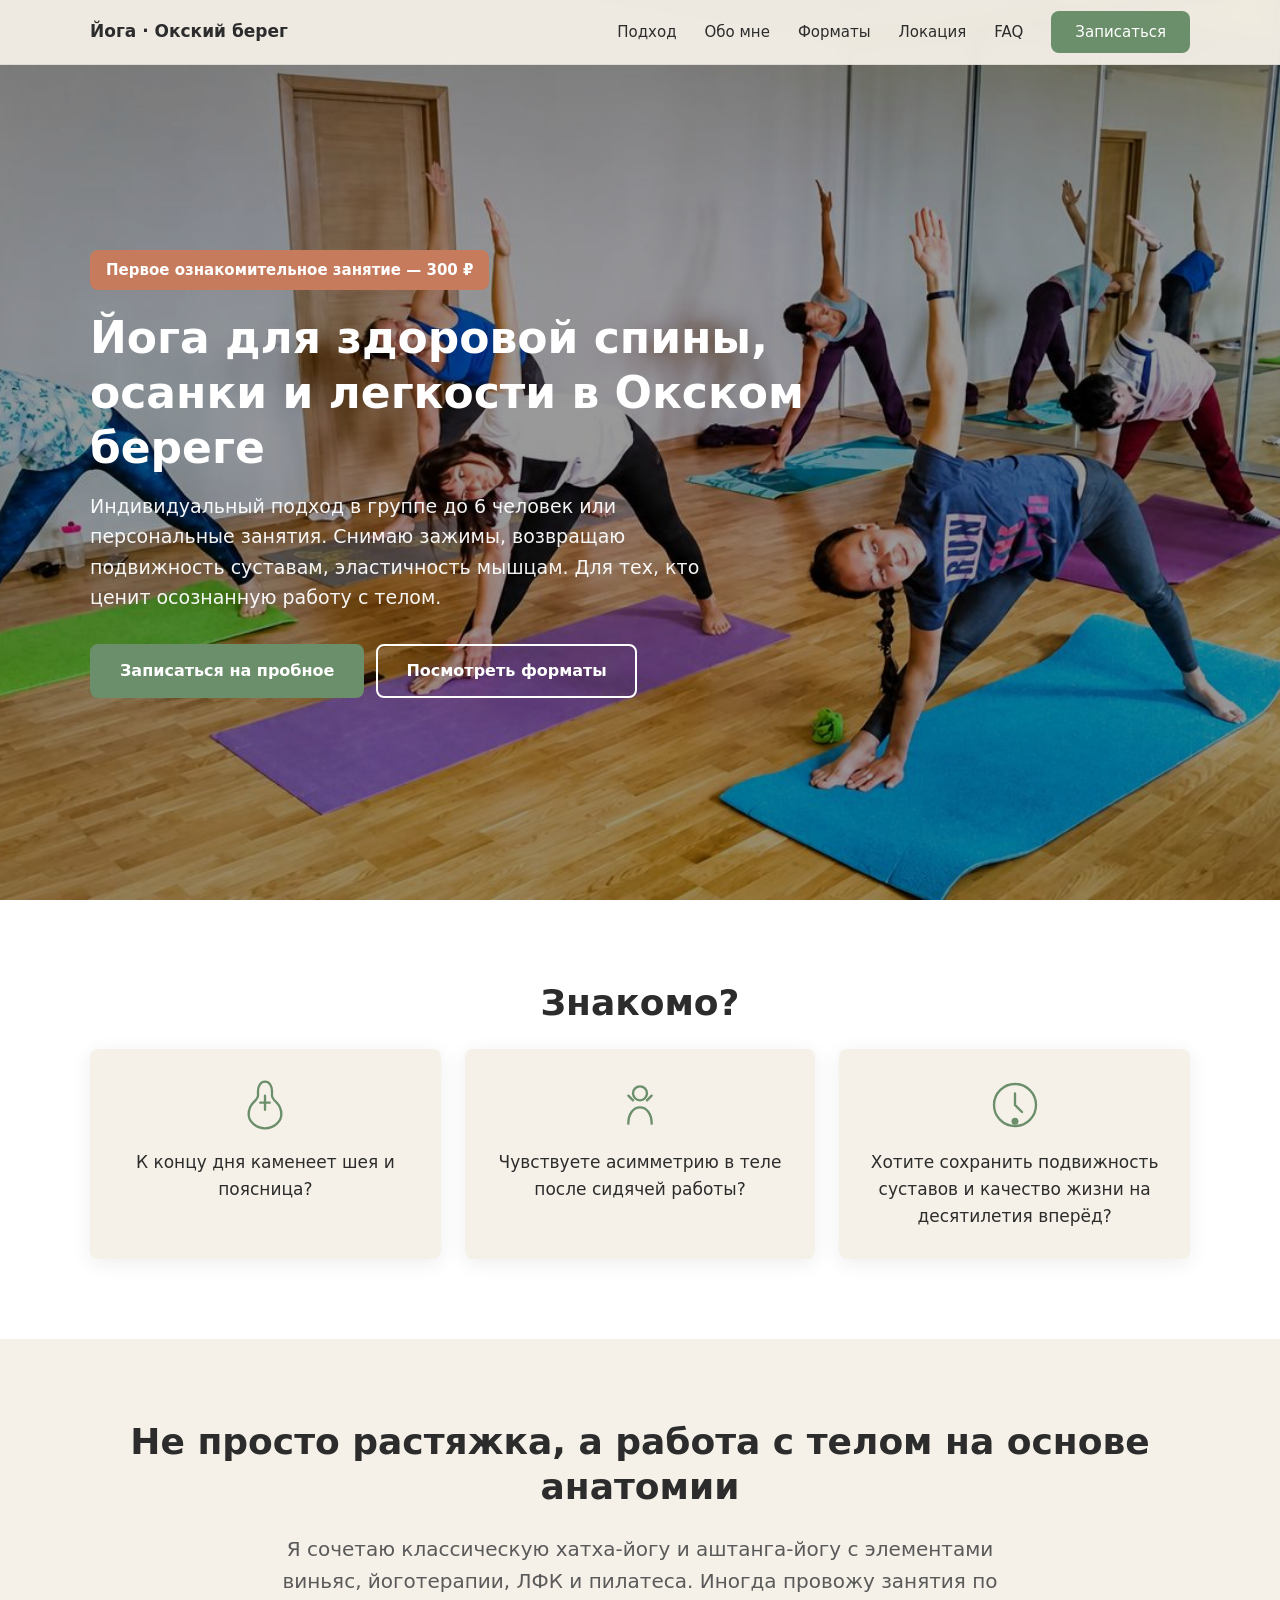
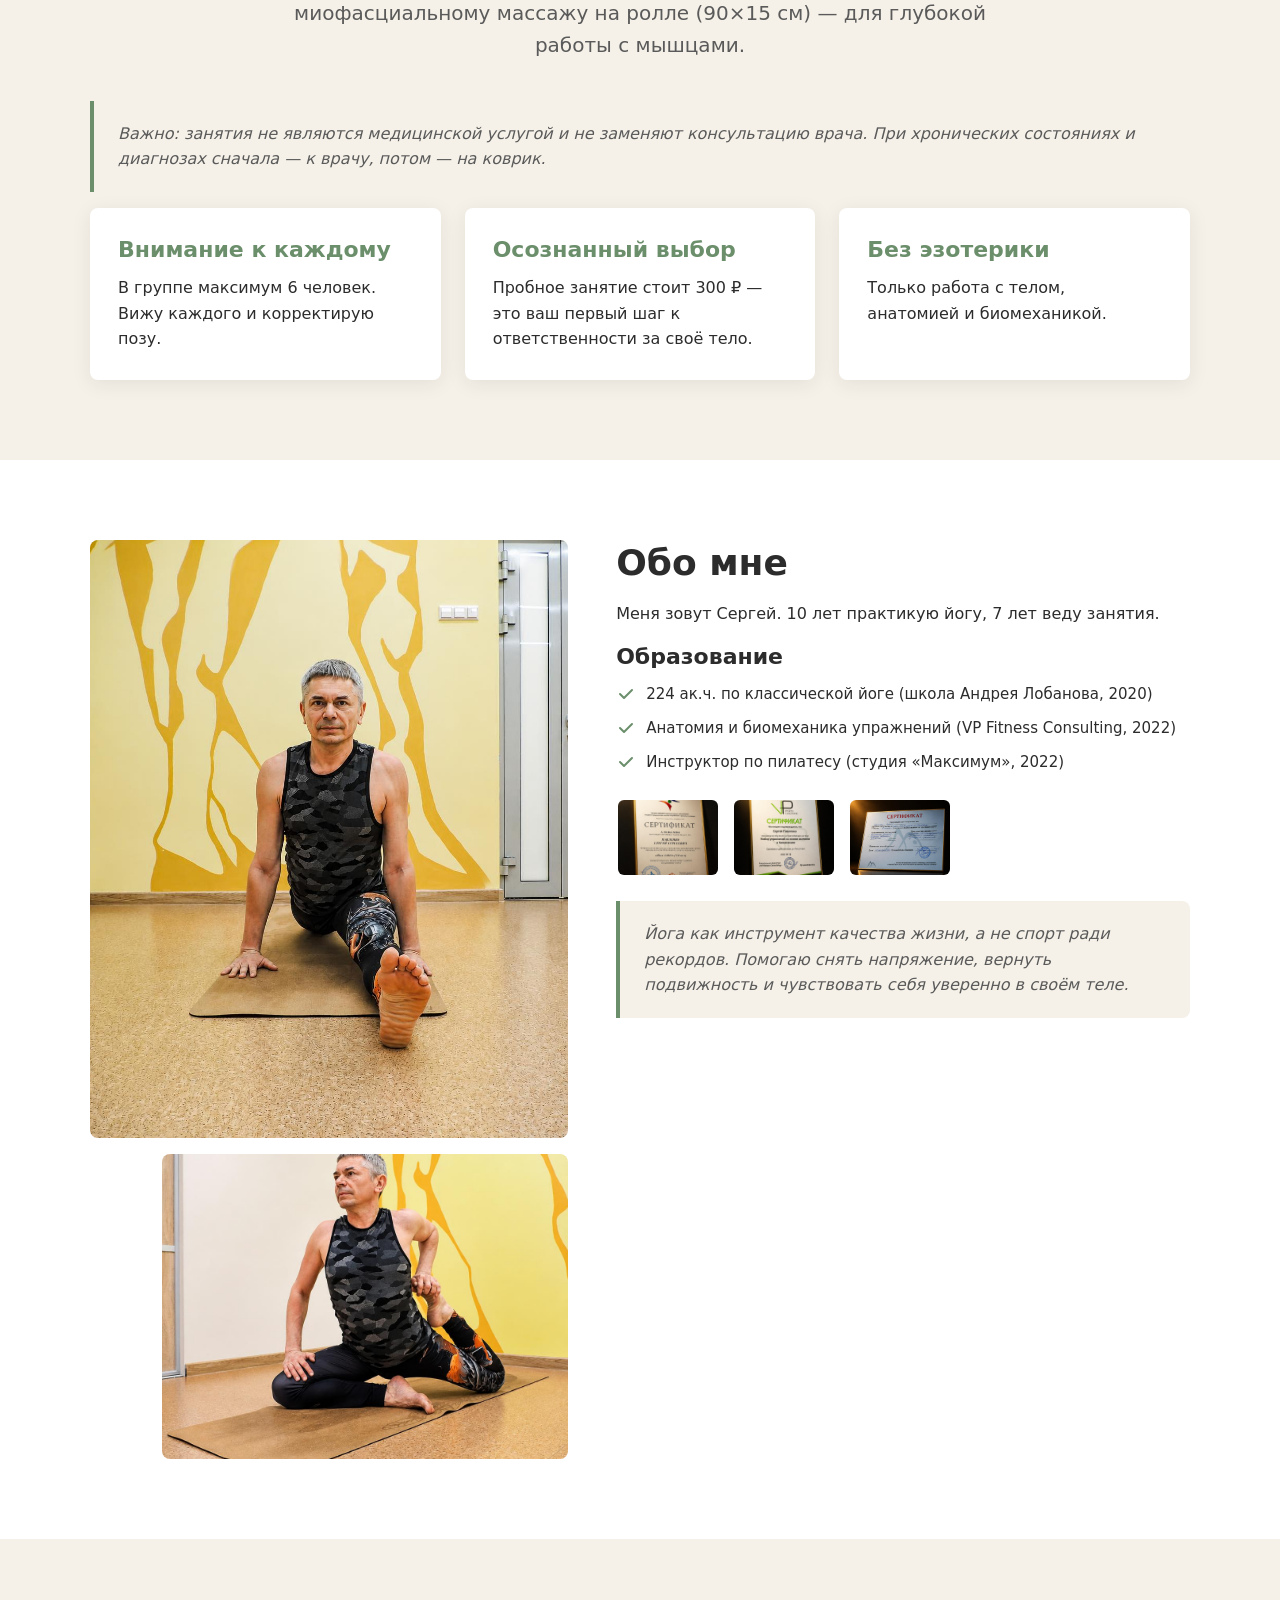
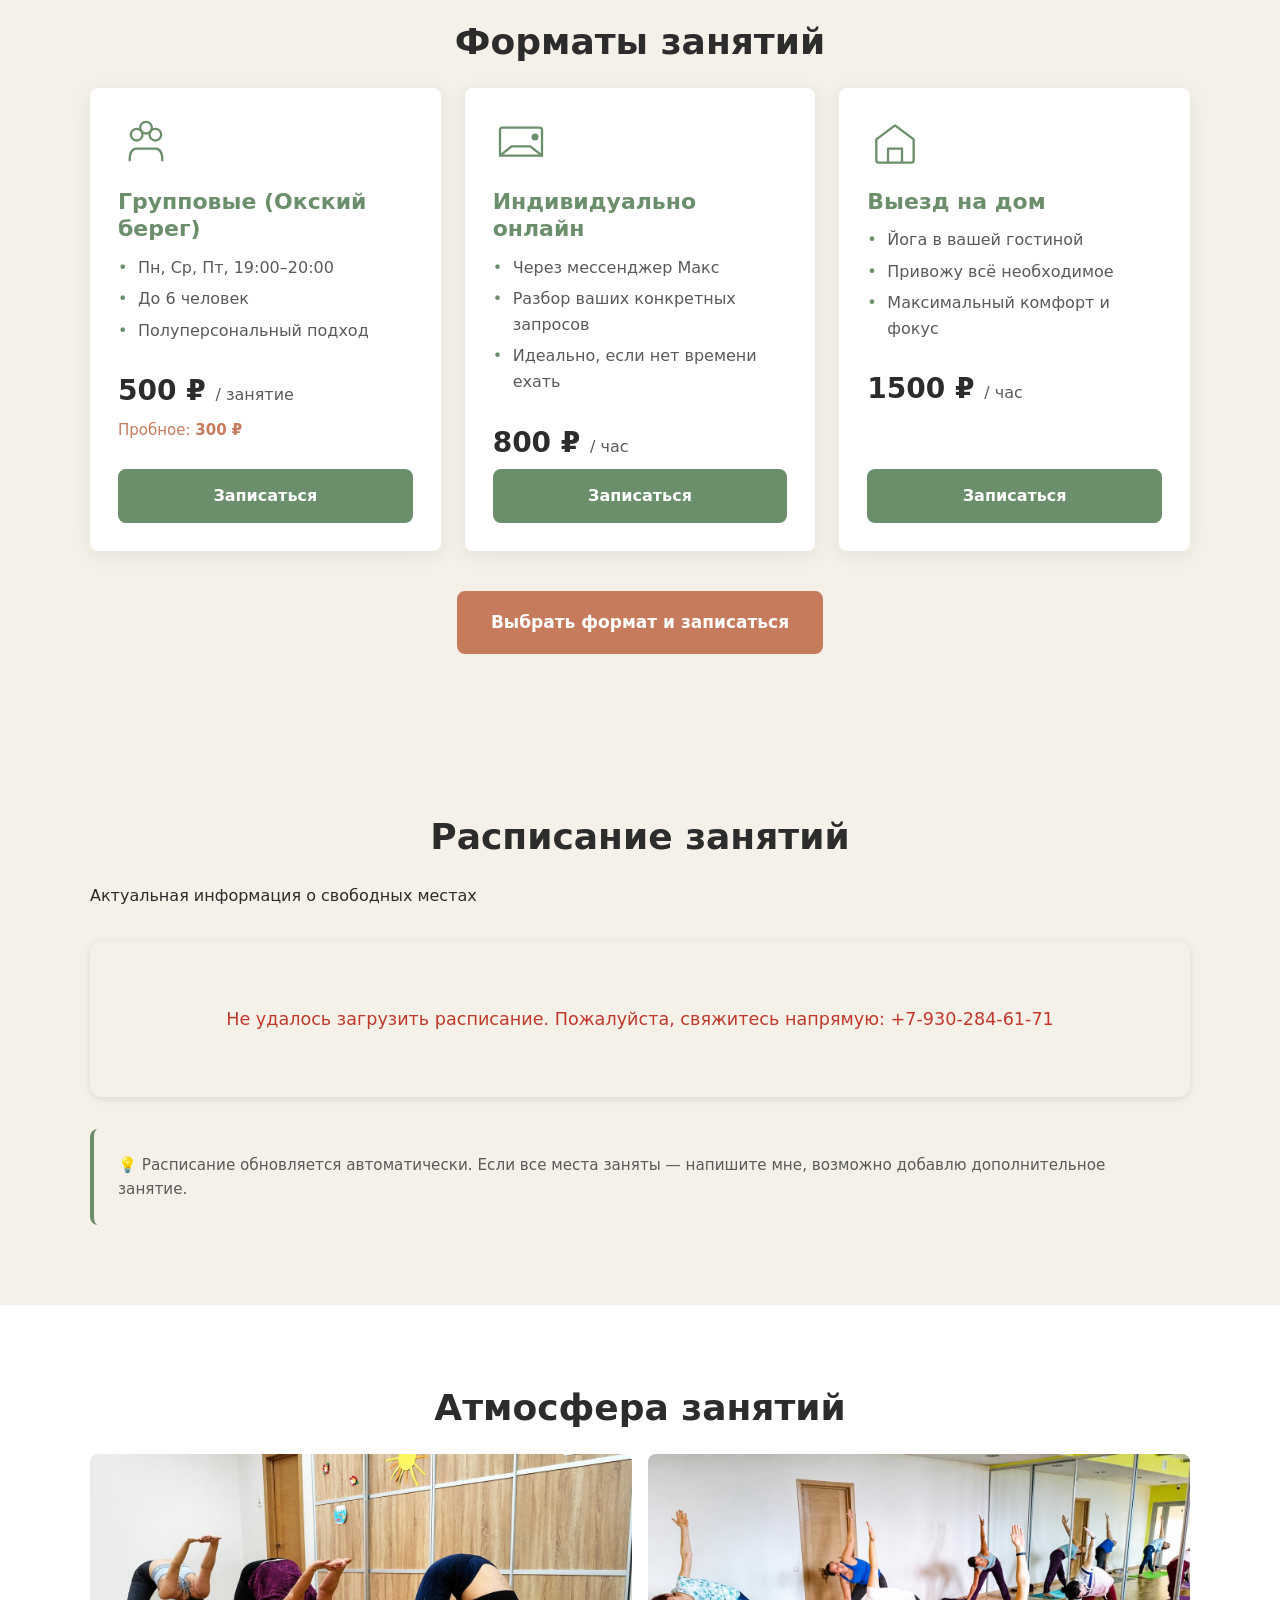
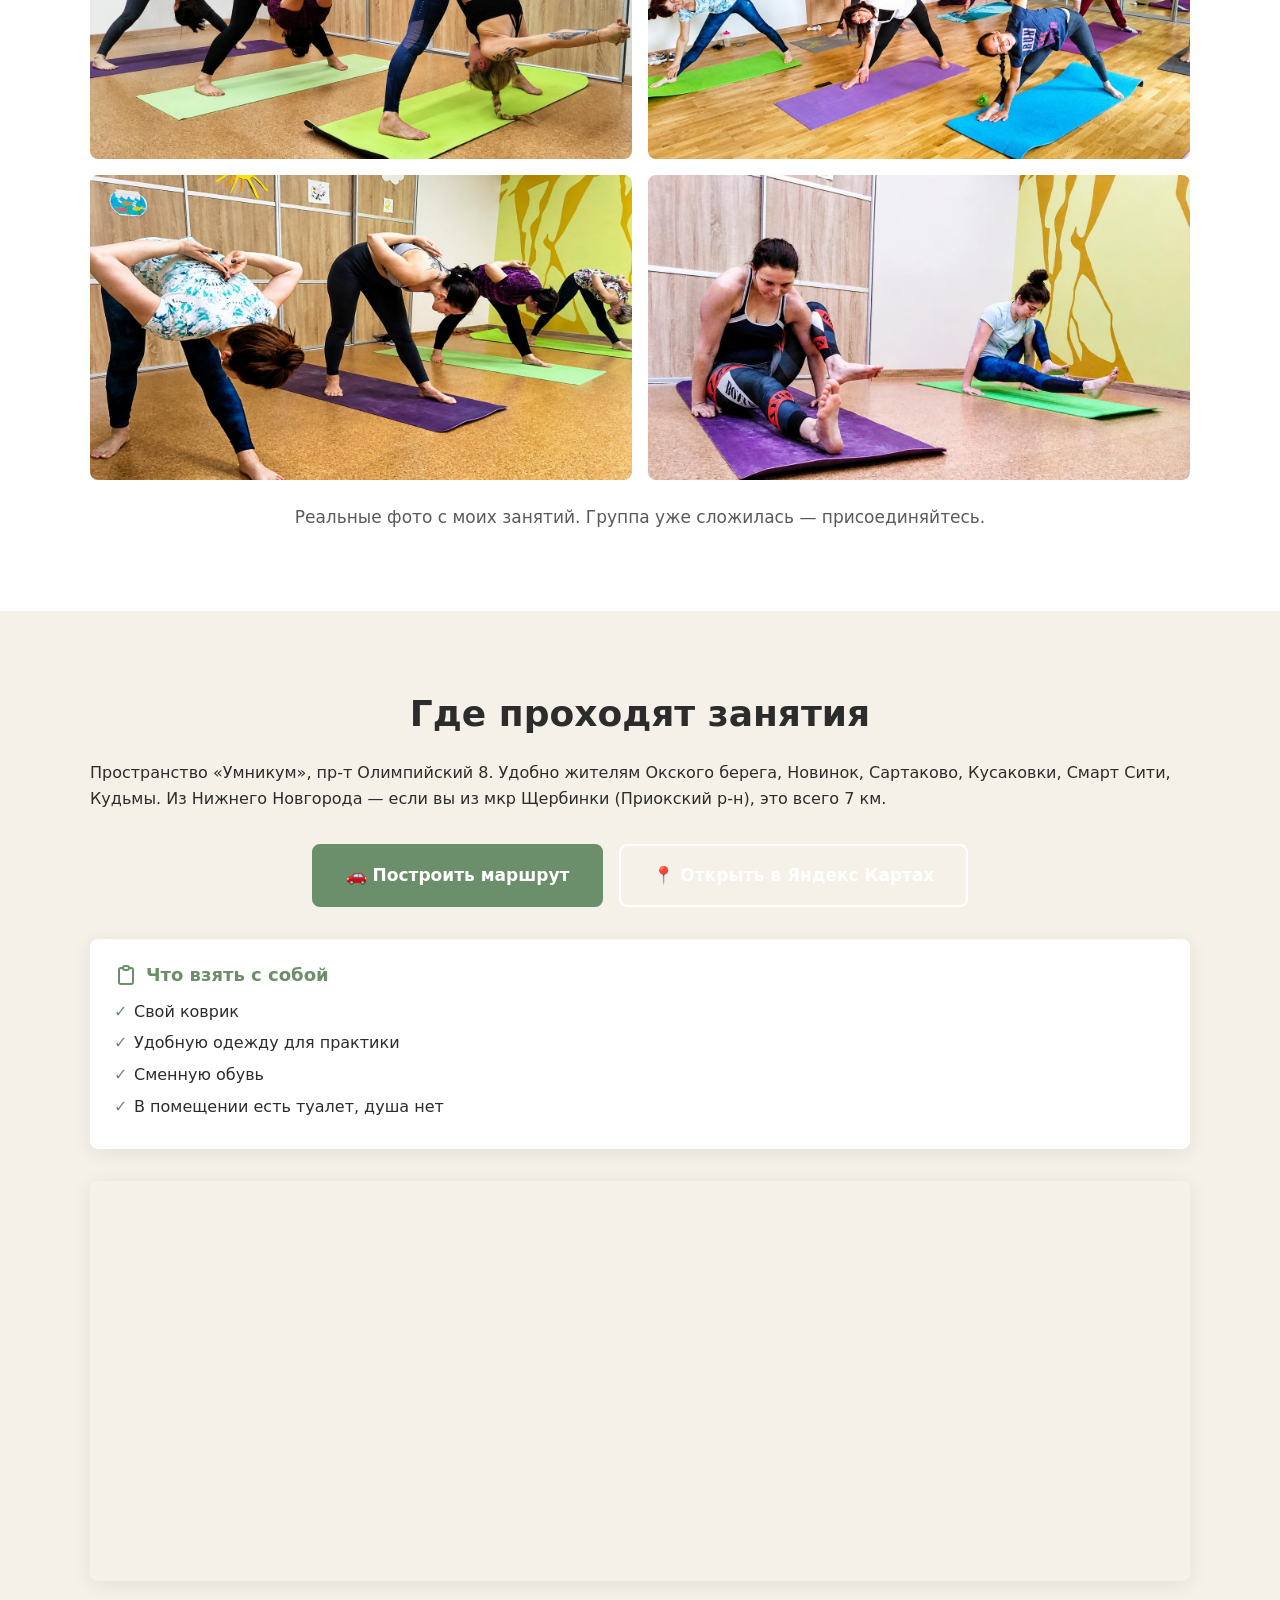
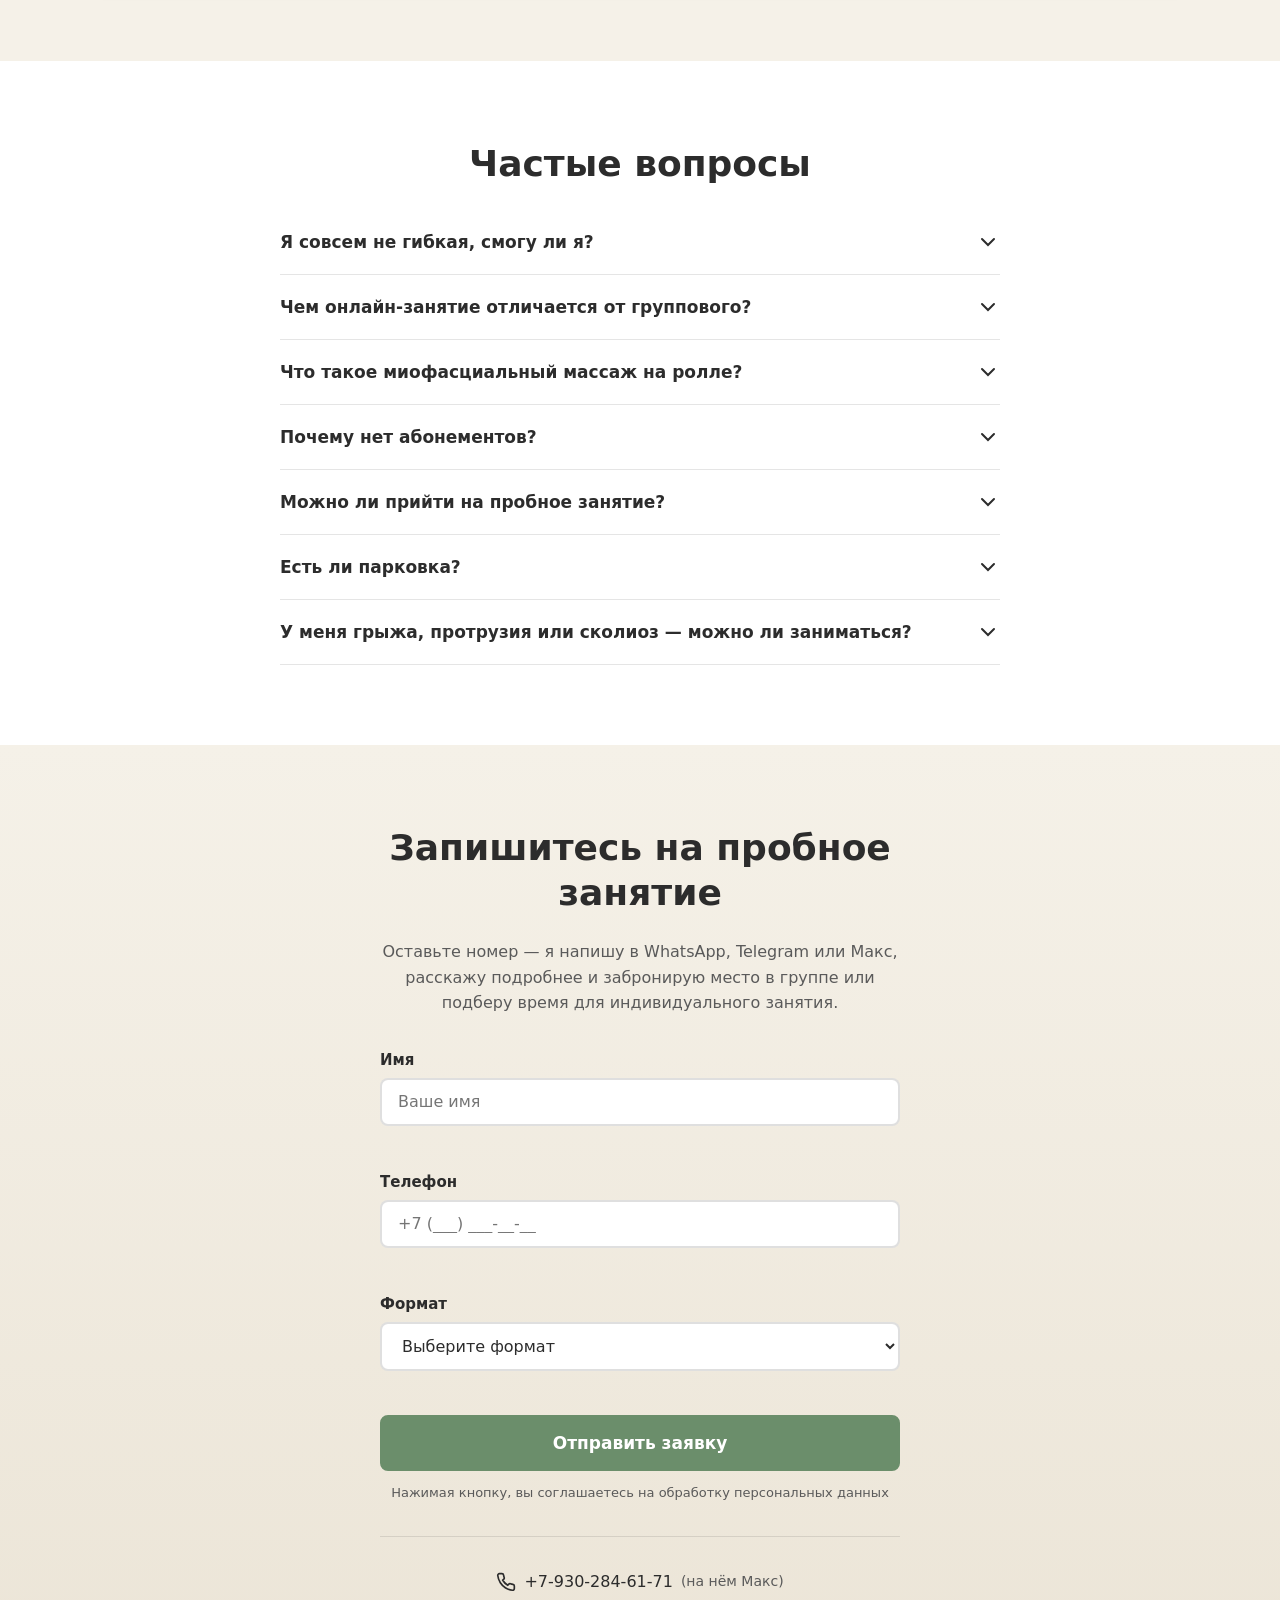
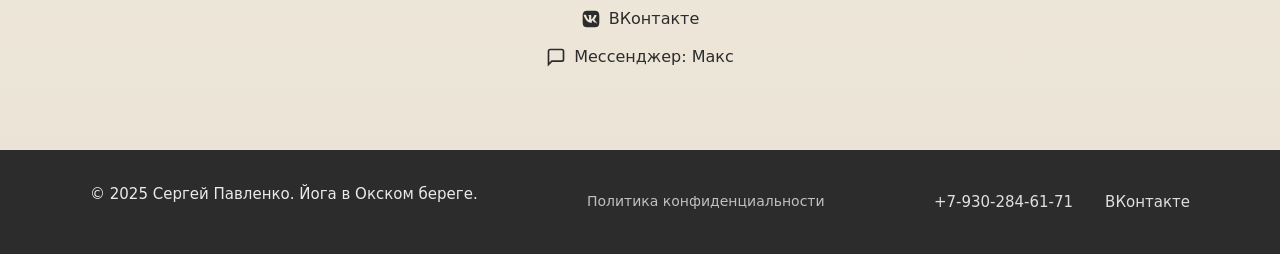
==== commit 8f0a1ae7: "Fix FAQ-7 panel class; pilates, medical disclaimer, format anchors" ====
--- a/index.html
+++ b/index.html
@@ -1,6 +1,19 @@
 <!DOCTYPE html>
 <html lang="ru">
 <head>
+  <!-- Yandex.Metrika counter -->
+  <script type="text/javascript">
+    (function(m,e,t,r,i,k,a){
+        m[i]=m[i]||function(){(m[i].a=m[i].a||[]).push(arguments)};
+        m[i].l=1*new Date();
+        for (var j = 0; j < document.scripts.length; j++) {if (document.scripts[j].src === r) { return; }}
+        k=e.createElement(t),a=e.getElementsByTagName(t)[0],k.async=1,k.src=r,a.parentNode.insertBefore(k,a)
+    })(window, document,'script','https://mc.yandex.ru/metrika/tag.js?id=112268495', 'ym');
+
+    ym(112268495, 'init', {ssr:true, webvisor:true, clickmap:true, ecommerce:"dataLayer", referrer: document.referrer, url: location.href, accurateTrackBounce:true, trackLinks:true});
+  </script>
+  <noscript><div><img src="https://mc.yandex.ru/watch/112268495" style="position:absolute; left:-9999px;" alt="" /></div></noscript>
+  <!-- /Yandex.Metrika counter -->
   <meta charset="UTF-8">
   <meta name="viewport" content="width=device-width, initial-scale=1.0">
   <title>Йога в Окском береге | Здоровая спина и суставы | Сергей Павленко</title>
@@ -159,6 +172,14 @@
               "@type": "Answer",
               "text": "Да, рядом с центром «Умникум» есть бесплатная парковка."
             }
+          },
+          {
+            "@type": "Question",
+            "name": "У меня грыжа, протрузия или сколиоз — можно ли заниматься??",
+            "acceptedAnswer": {
+              "@type": "Answer",
+              "text": "Мои занятия — не медицинская услуга и не заменяют лечение. При диагнозах сначала проконсультируйтесь с врачом. Перед занятием обязательно расскажите мне о своём состоянии — я адаптирую нагрузку и исключу опасные движения. Практика осторожная и построена на анатомии, поэтому ученицы с такими диагнозами занимаются у меня регулярно."
+            }
           }
         ]
       }
@@ -247,7 +268,8 @@
     <section class="section section--beige" id="podhod" aria-labelledby="approach-title">
       <div class="container">
         <h2 id="approach-title">Не просто растяжка, а работа с телом на основе анатомии</h2>
-        <p class="lead">Я сочетаю классическую хатха-йогу и аштанга-йогу с элементами виньяс, йоготерапии и ЛФК. Иногда провожу занятия по миофасциальному массажу на ролле (90×15 см) — для глубокой работы с мышцами.</p>
+        <p class="lead">Я сочетаю классическую хатха-йогу и аштанга-йогу с элементами виньяс, йоготерапии, ЛФК и пилатеса. Иногда провожу занятия по миофасциальному массажу на ролле (90×15 см) — для глубокой работы с мышцами.</p>
+        <p class="philosophy">Важно: занятия не являются медицинской услугой и не заменяют консультацию врача. При хронических состояниях и диагнозах сначала — к врачу, потом — на коврик.</p>
         <div class="cards cards--3">
           <article class="card">
             <h3>Внимание к каждому</h3>
@@ -313,7 +335,7 @@
       <div class="container">
         <h2 id="formats-title">Форматы занятий</h2>
         <div class="cards cards--3">
-          <article class="card card--format">
+          <article class="card card--format" id="group">
             <div class="card__icon" aria-hidden="true">
               <svg viewBox="0 0 48 48" fill="none" xmlns="http://www.w3.org/2000/svg">
                 <circle cx="16" cy="16" r="5" stroke="currentColor" stroke-width="2"/>
@@ -332,7 +354,7 @@
             <p class="price-trial">Пробное: <strong>300 ₽</strong></p>
             <a href="#zapis" class="btn btn--primary btn--block">Записаться</a>
           </article>
-          <article class="card card--format">
+          <article class="card card--format" id="online">
             <div class="card__icon" aria-hidden="true">
               <svg viewBox="0 0 48 48" fill="none" xmlns="http://www.w3.org/2000/svg">
                 <rect x="6" y="10" width="36" height="24" rx="2" stroke="currentColor" stroke-width="2"/>
@@ -349,7 +371,7 @@
             <p class="price">800 ₽ <span class="price__unit">/ час</span></p>
             <a href="#zapis" class="btn btn--primary btn--block">Записаться</a>
           </article>
-          <article class="card card--format">
+          <article class="card card--format" id="home">
             <div class="card__icon" aria-hidden="true">
               <svg viewBox="0 0 48 48" fill="none" xmlns="http://www.w3.org/2000/svg">
                 <path d="M8 20L24 8L40 20V38C40 39.1 39.1 40 38 40H10C8.9 40 8 39.1 8 38V20Z" stroke="currentColor" stroke-width="2" stroke-linejoin="round"/>
@@ -509,6 +531,15 @@
               <p>Да, рядом с центром «Умникум» есть бесплатная парковка.</p>
             </div>
           </div>
+          <div class="accordion__item" role="listitem">
+            <button class="accordion__trigger" type="button" aria-expanded="false" aria-controls="faq-7" id="faq-trigger-7">
+              У меня грыжа, протрузия или сколиоз — можно ли заниматься?
+              <svg class="accordion__chevron" viewBox="0 0 24 24" aria-hidden="true"><path d="M6 9l6 6 6-6" stroke="currentColor" stroke-width="2" fill="none" stroke-linecap="round"/></svg>
+            </button>
+            <div class="accordion__panel" id="faq-7" role="region" aria-labelledby="faq-trigger-7" hidden>
+              <p>Мои занятия — не медицинская услуга и не заменяют лечение. При диагнозах сначала проконсультируйтесь с врачом. Перед занятием обязательно расскажите мне о своём состоянии — я адаптирую нагрузку и исключу опасные движения. Практика осторожная и построена на анатомии, поэтому ученицы с такими диагнозами занимаются у меня регулярно.</p>
+            </div>
+          </div>
         </div>
       </div>
     </section>
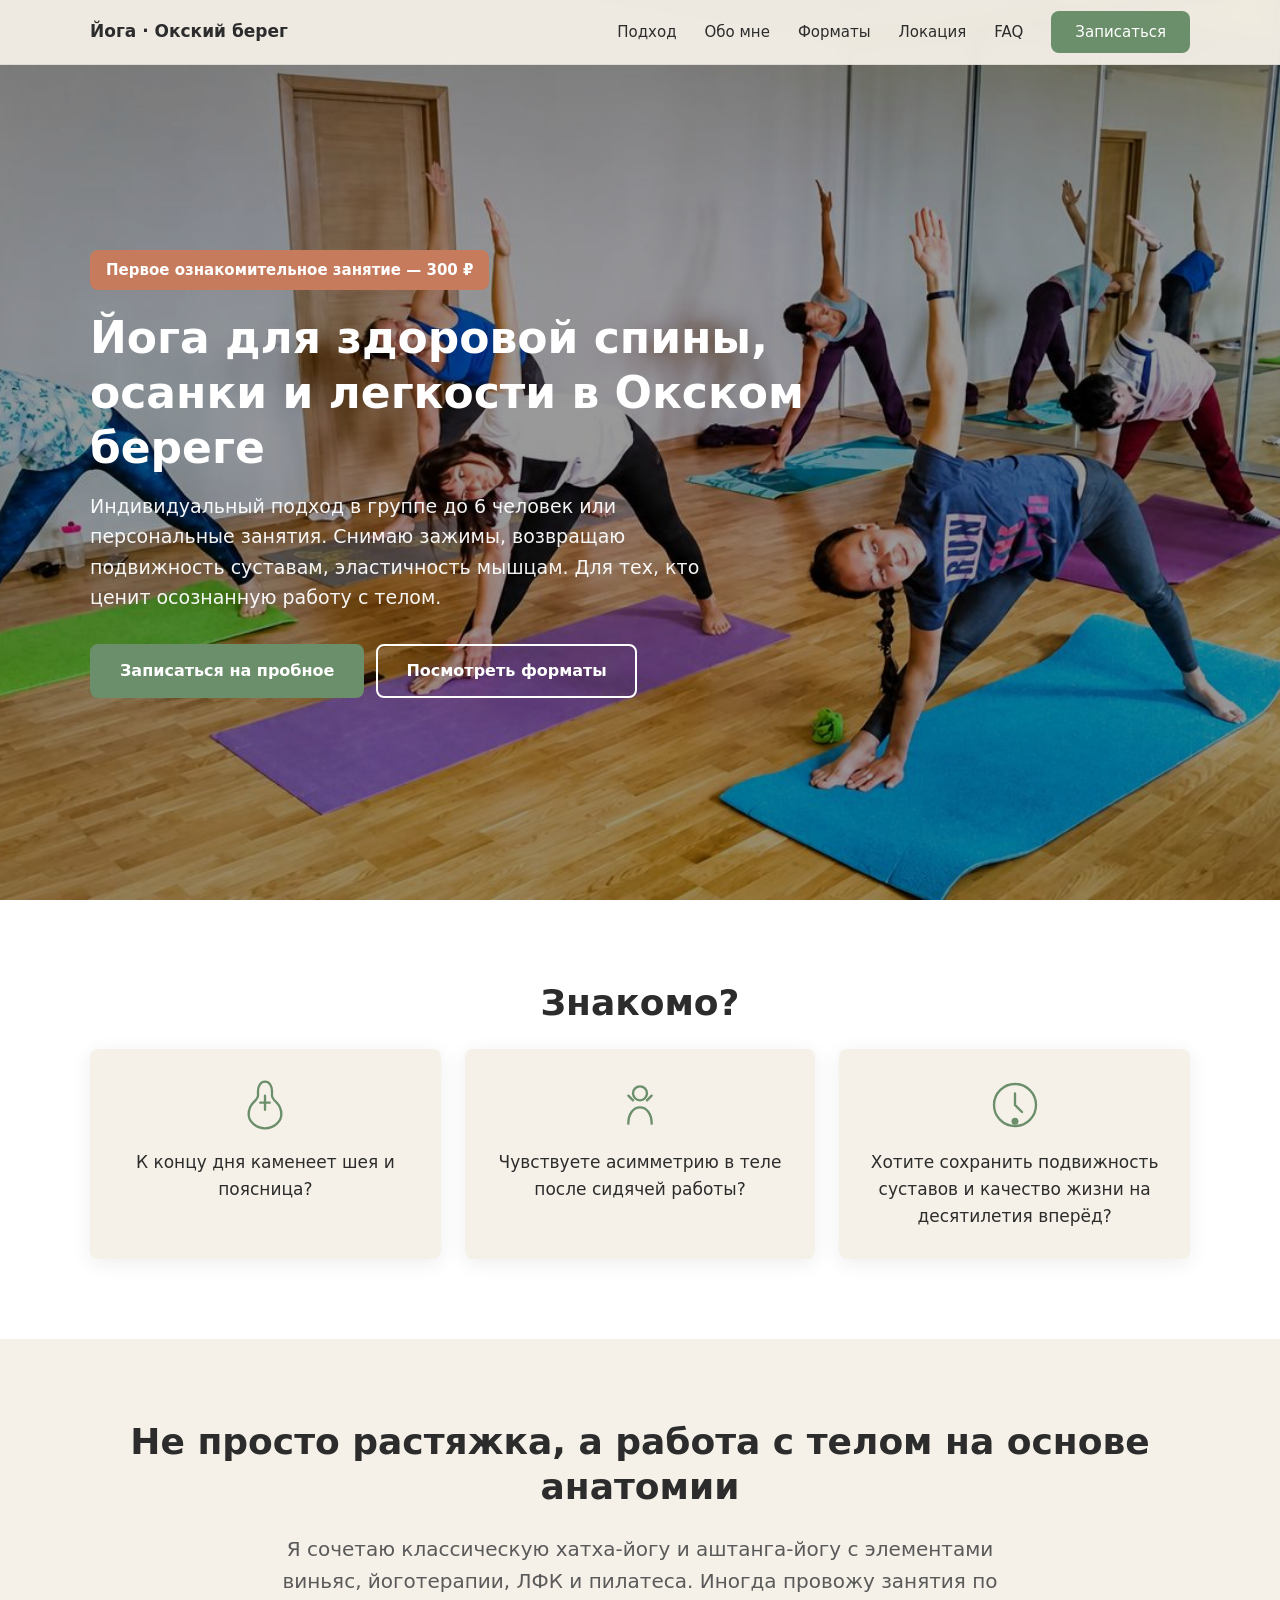
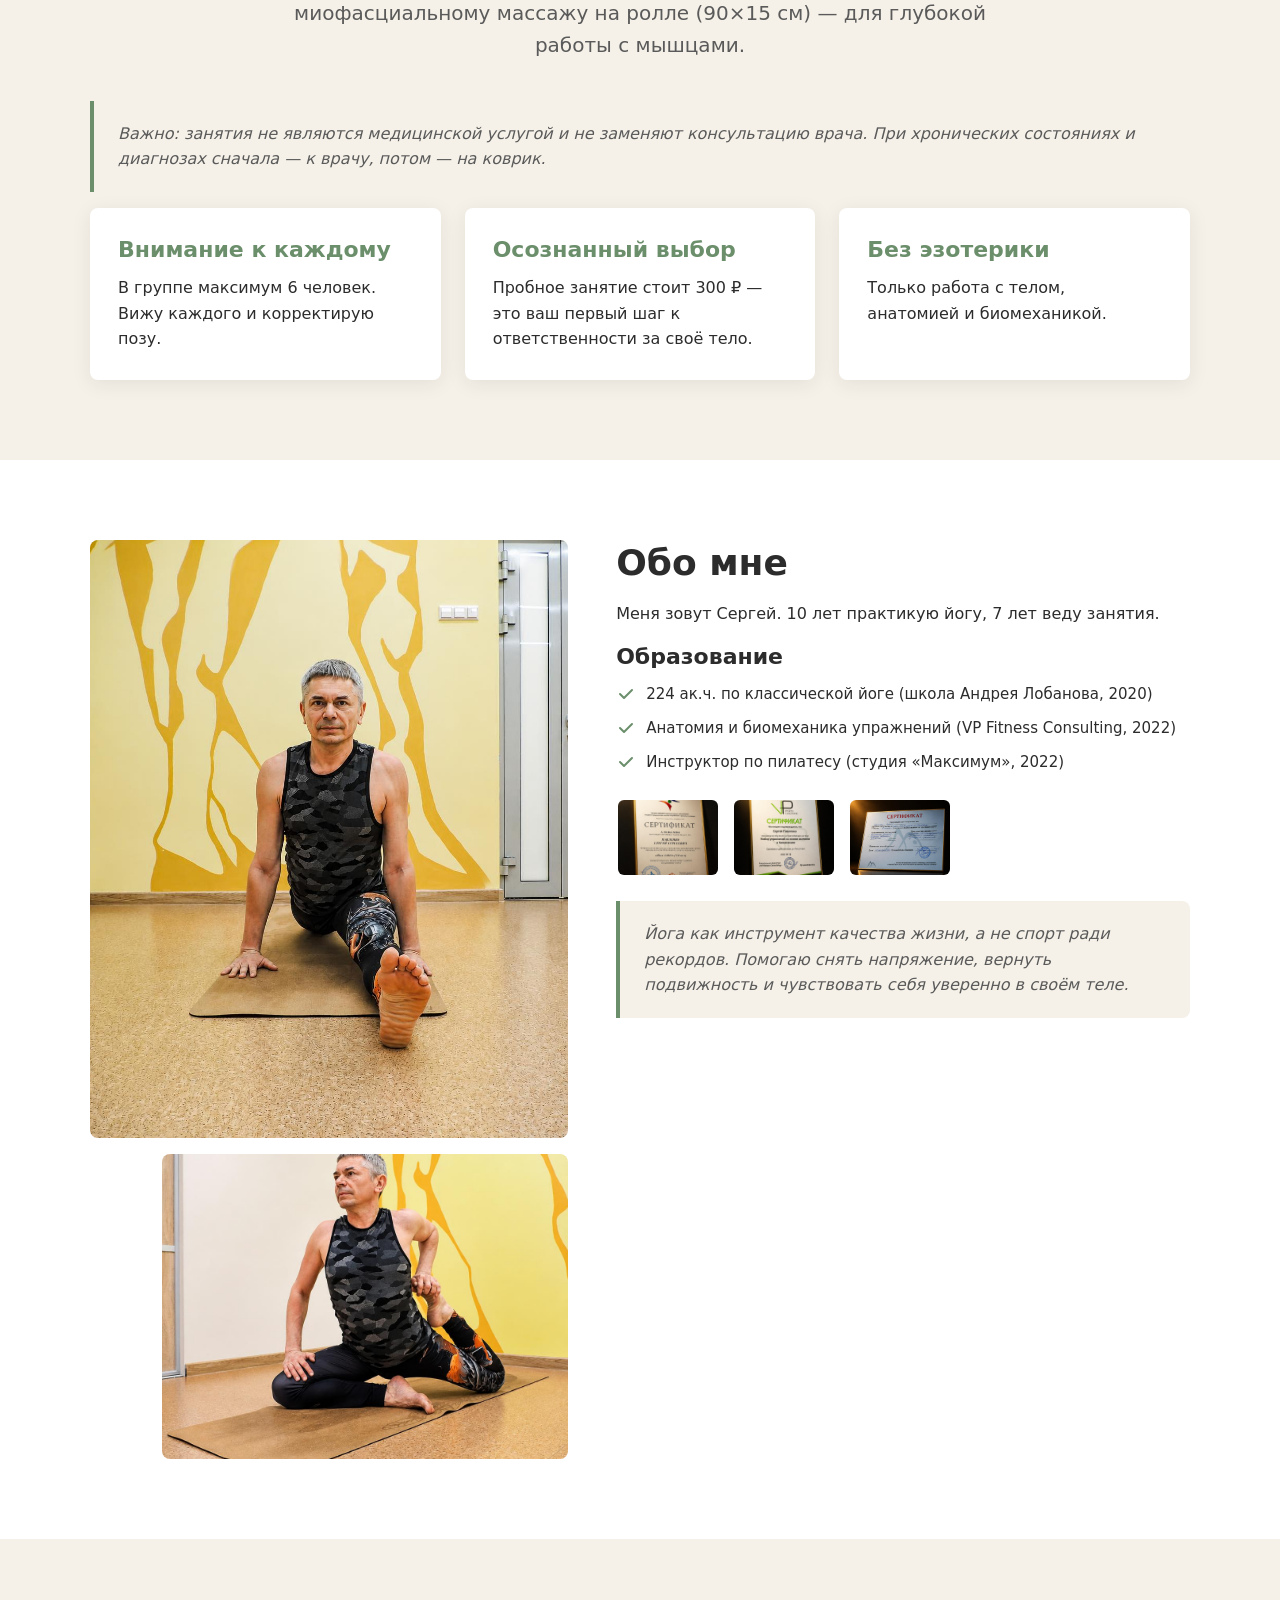
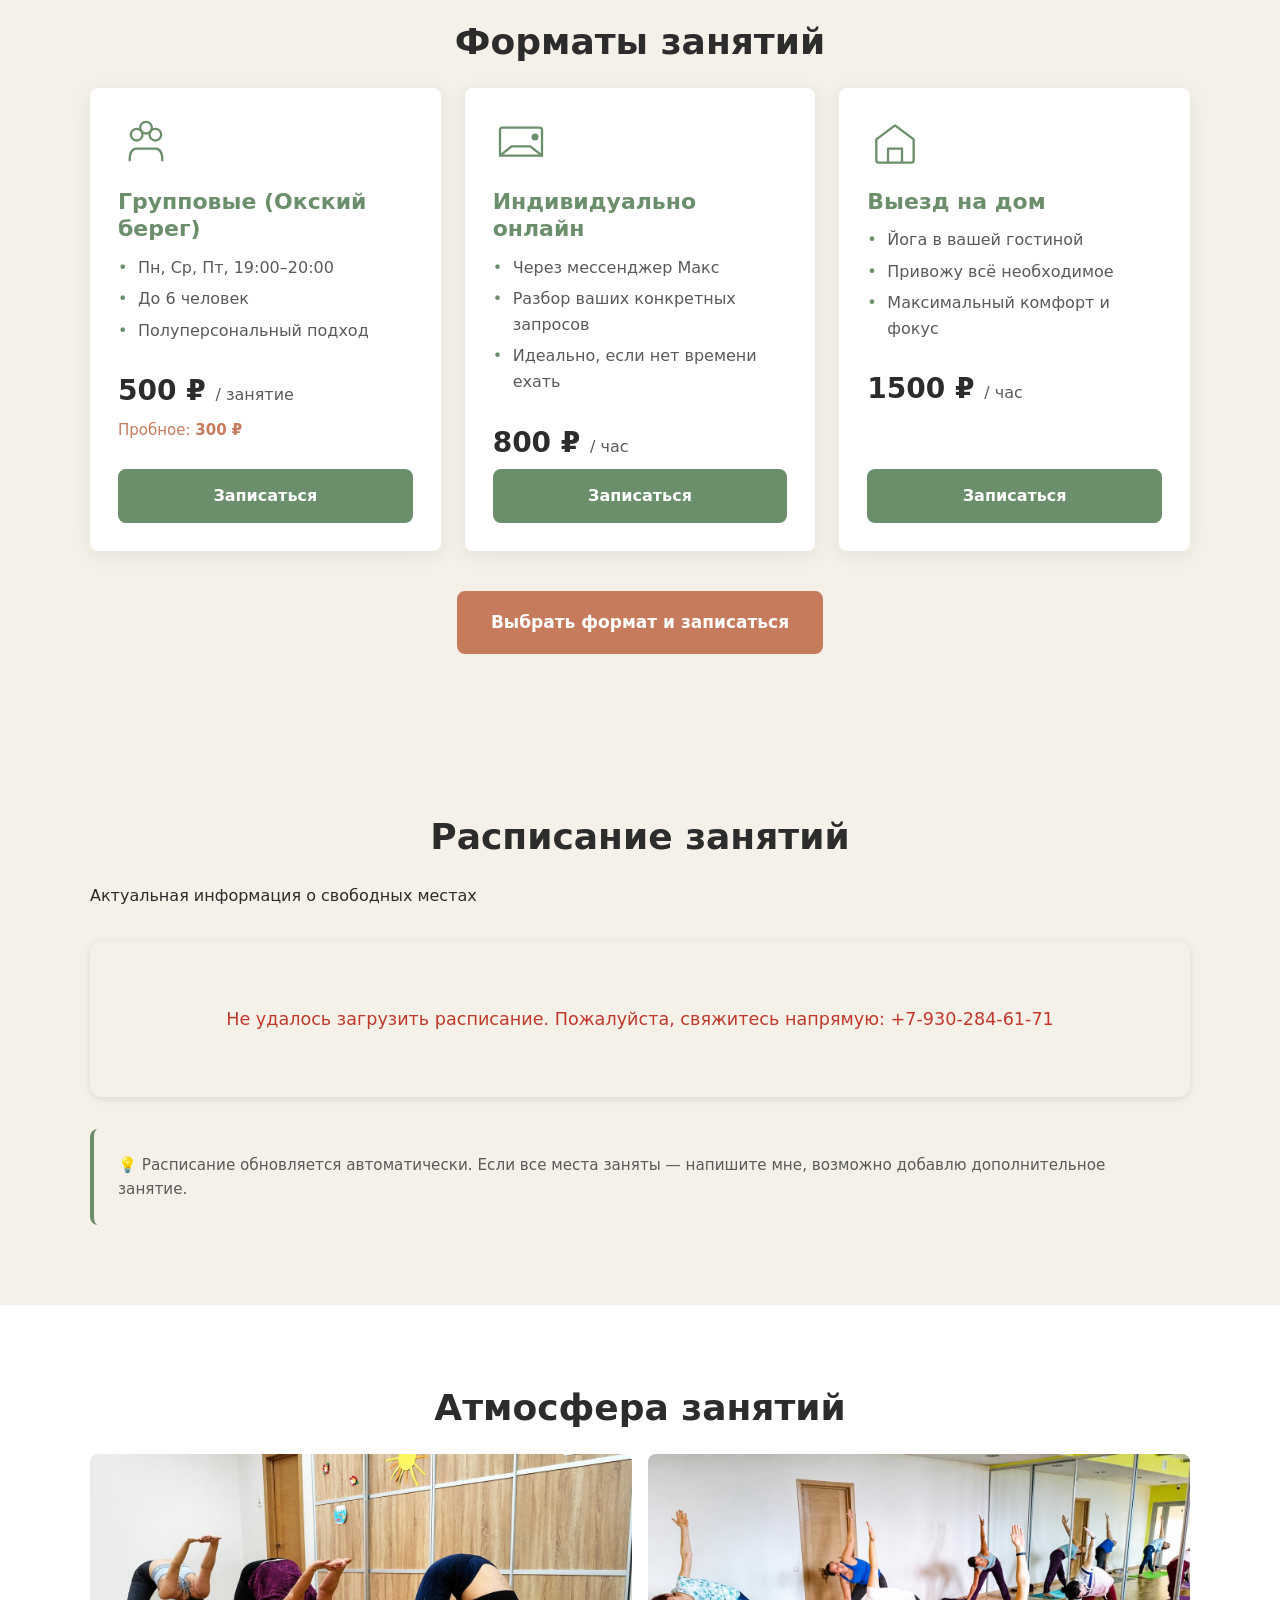
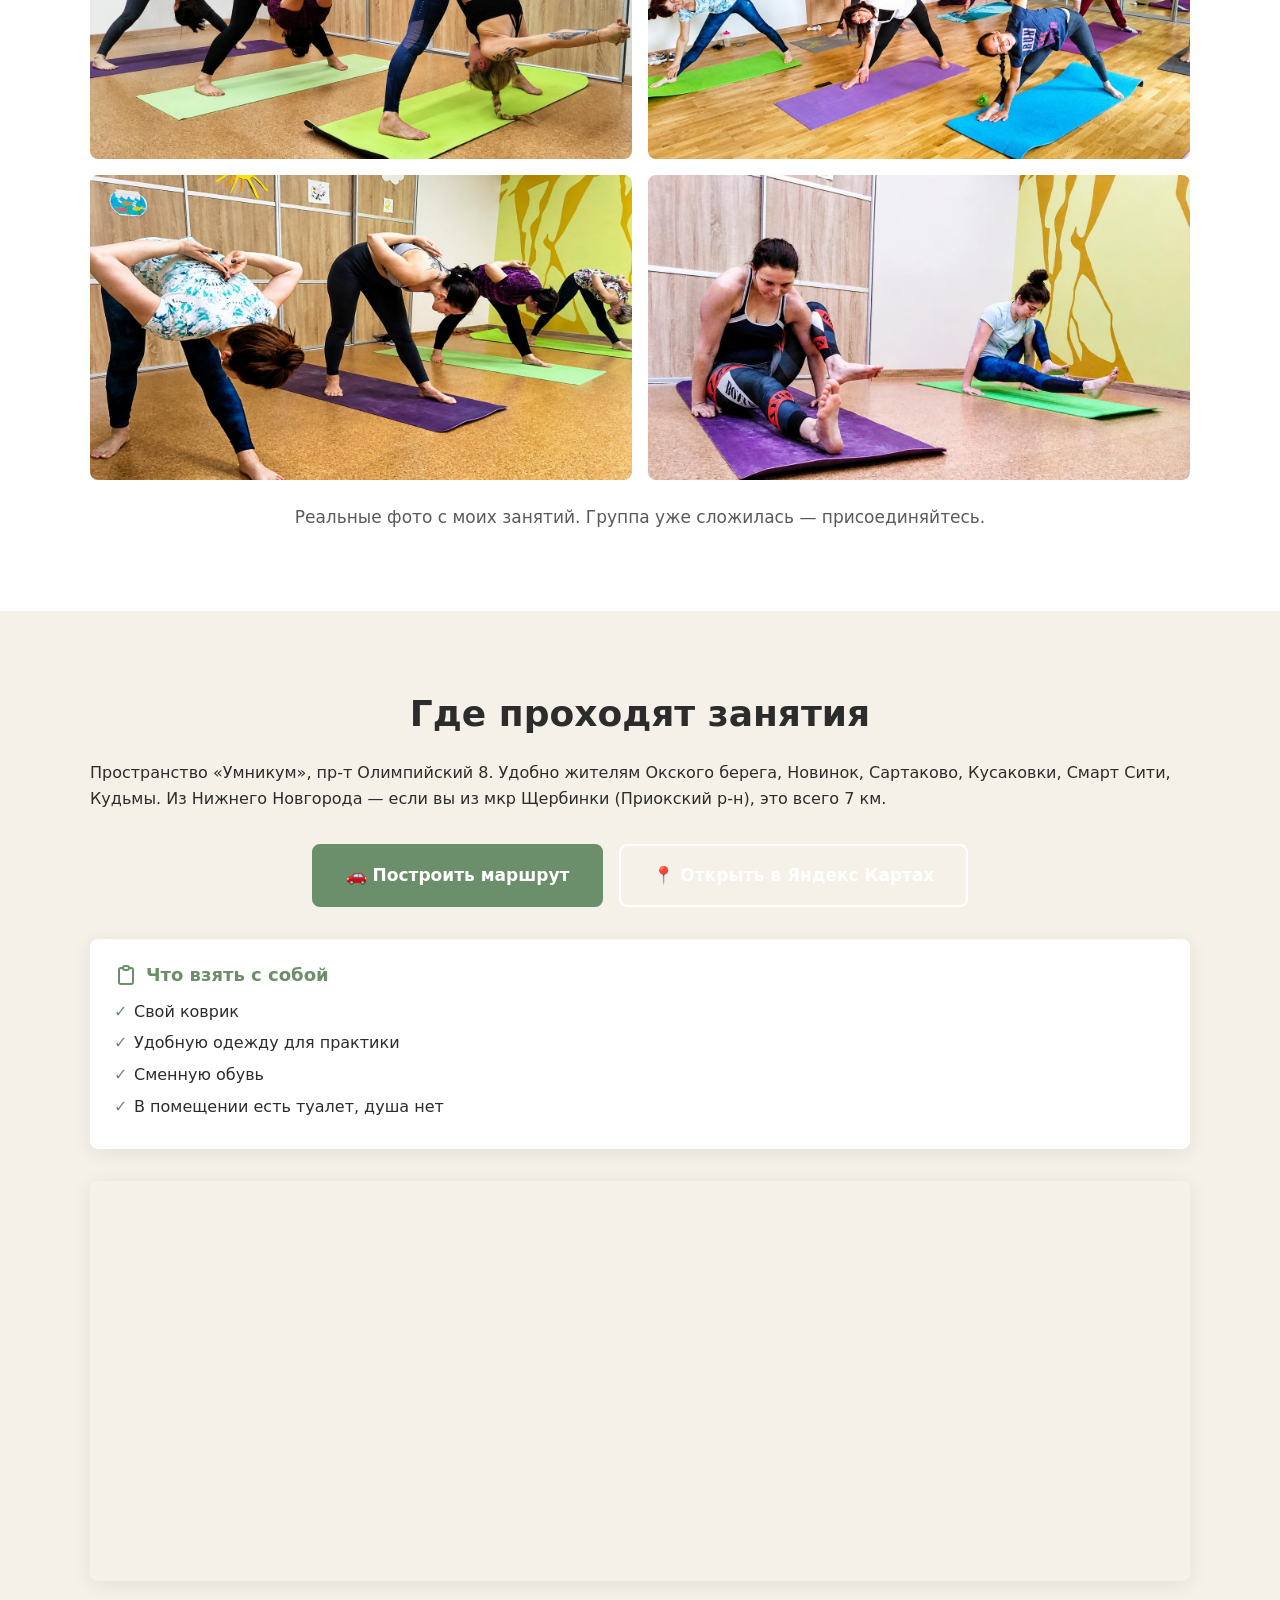
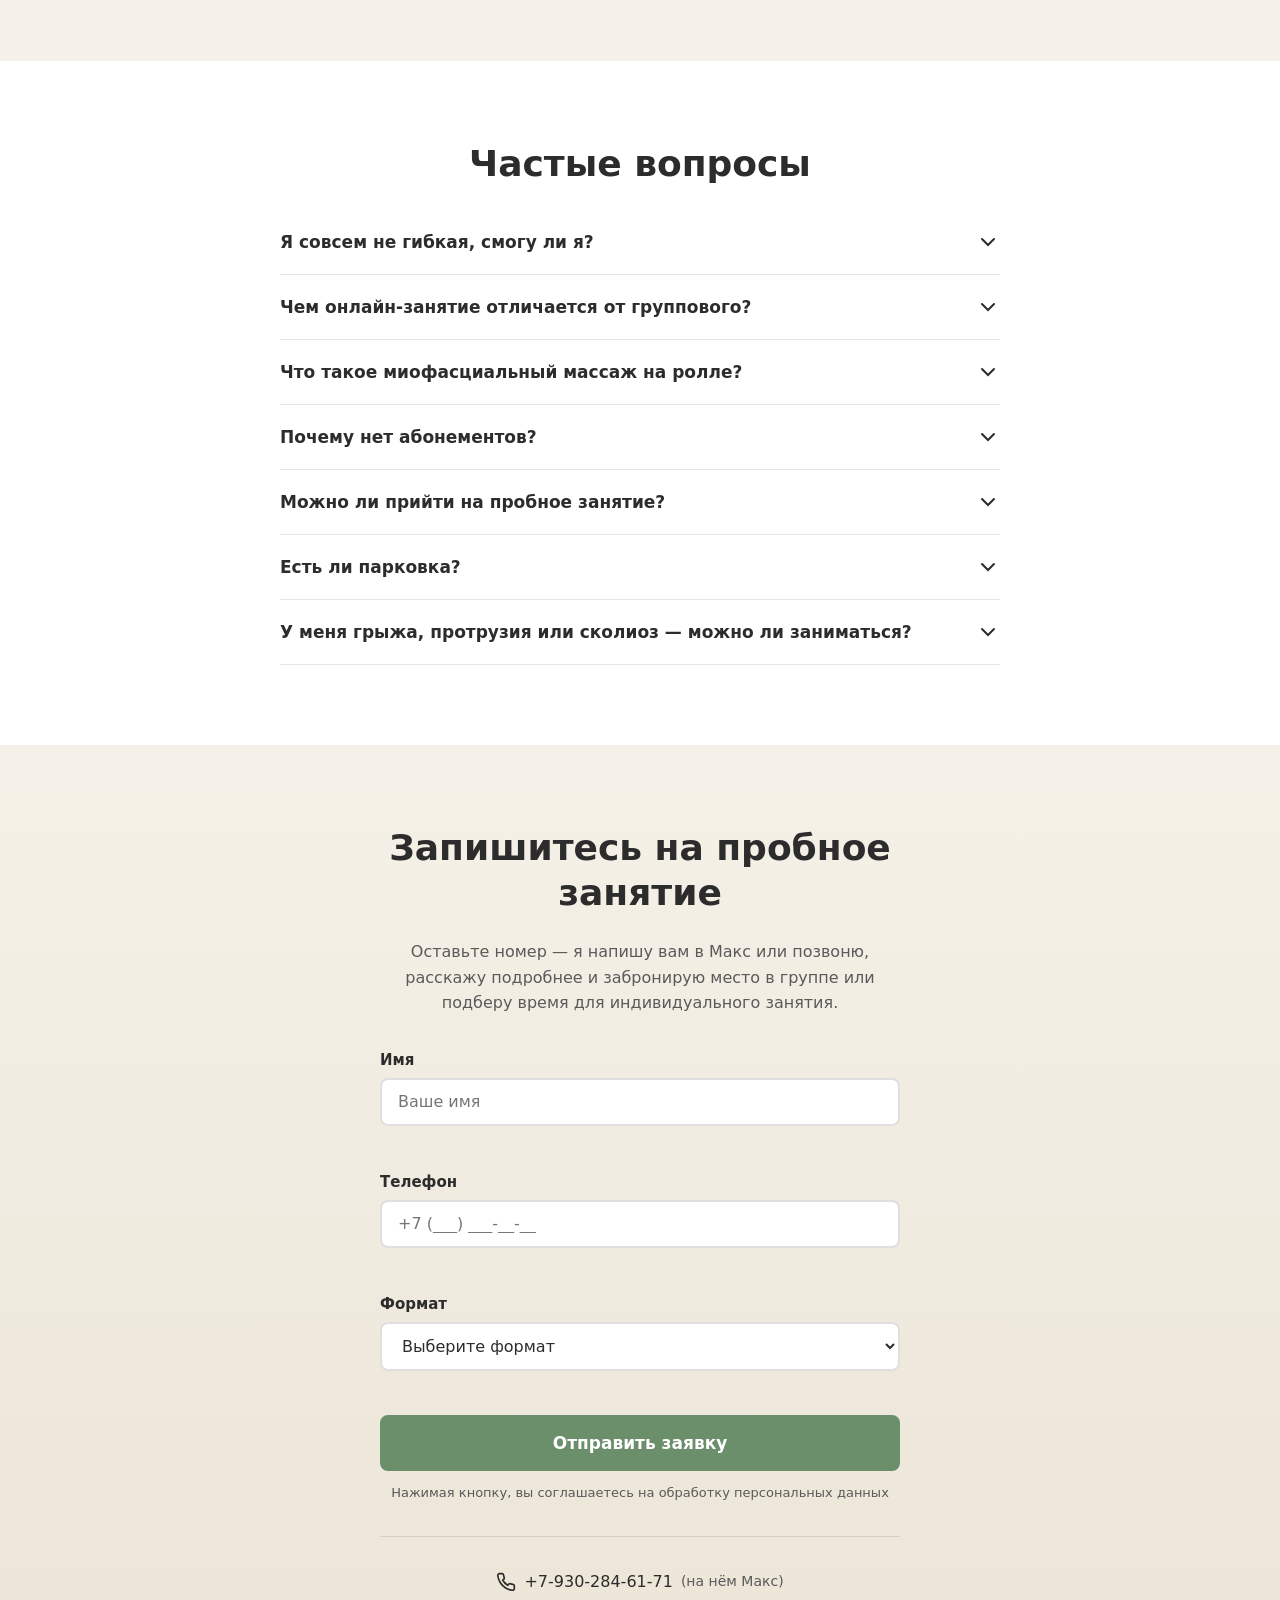
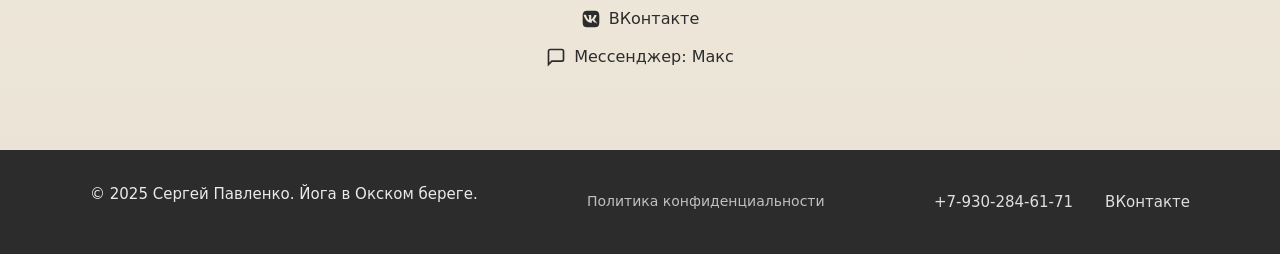
==== commit c4152c6d: "Replace WhatsApp/Telegram with Max in form CTA" ====
--- a/index.html
+++ b/index.html
@@ -548,7 +548,7 @@
     <section class="section section--form" id="zapis" aria-labelledby="form-title">
       <div class="container container--narrow">
         <h2 id="form-title">Запишитесь на пробное занятие</h2>
-        <p class="form-intro">Оставьте номер — я напишу в WhatsApp, Telegram или Макс, расскажу подробнее и забронирую место в группе или подберу время для индивидуального занятия.</p>
+        <p class="form-intro">Оставьте номер  — я напишу вам в Макс или позвоню, расскажу подробнее и забронирую место в группе или подберу время для индивидуального занятия.</p>
         <form class="form" id="contact-form" action="https://formspree.io/f/xkjnrqwn" method="POST" novalidate>
           <div class="form__group">
             <label for="name">Имя</label>
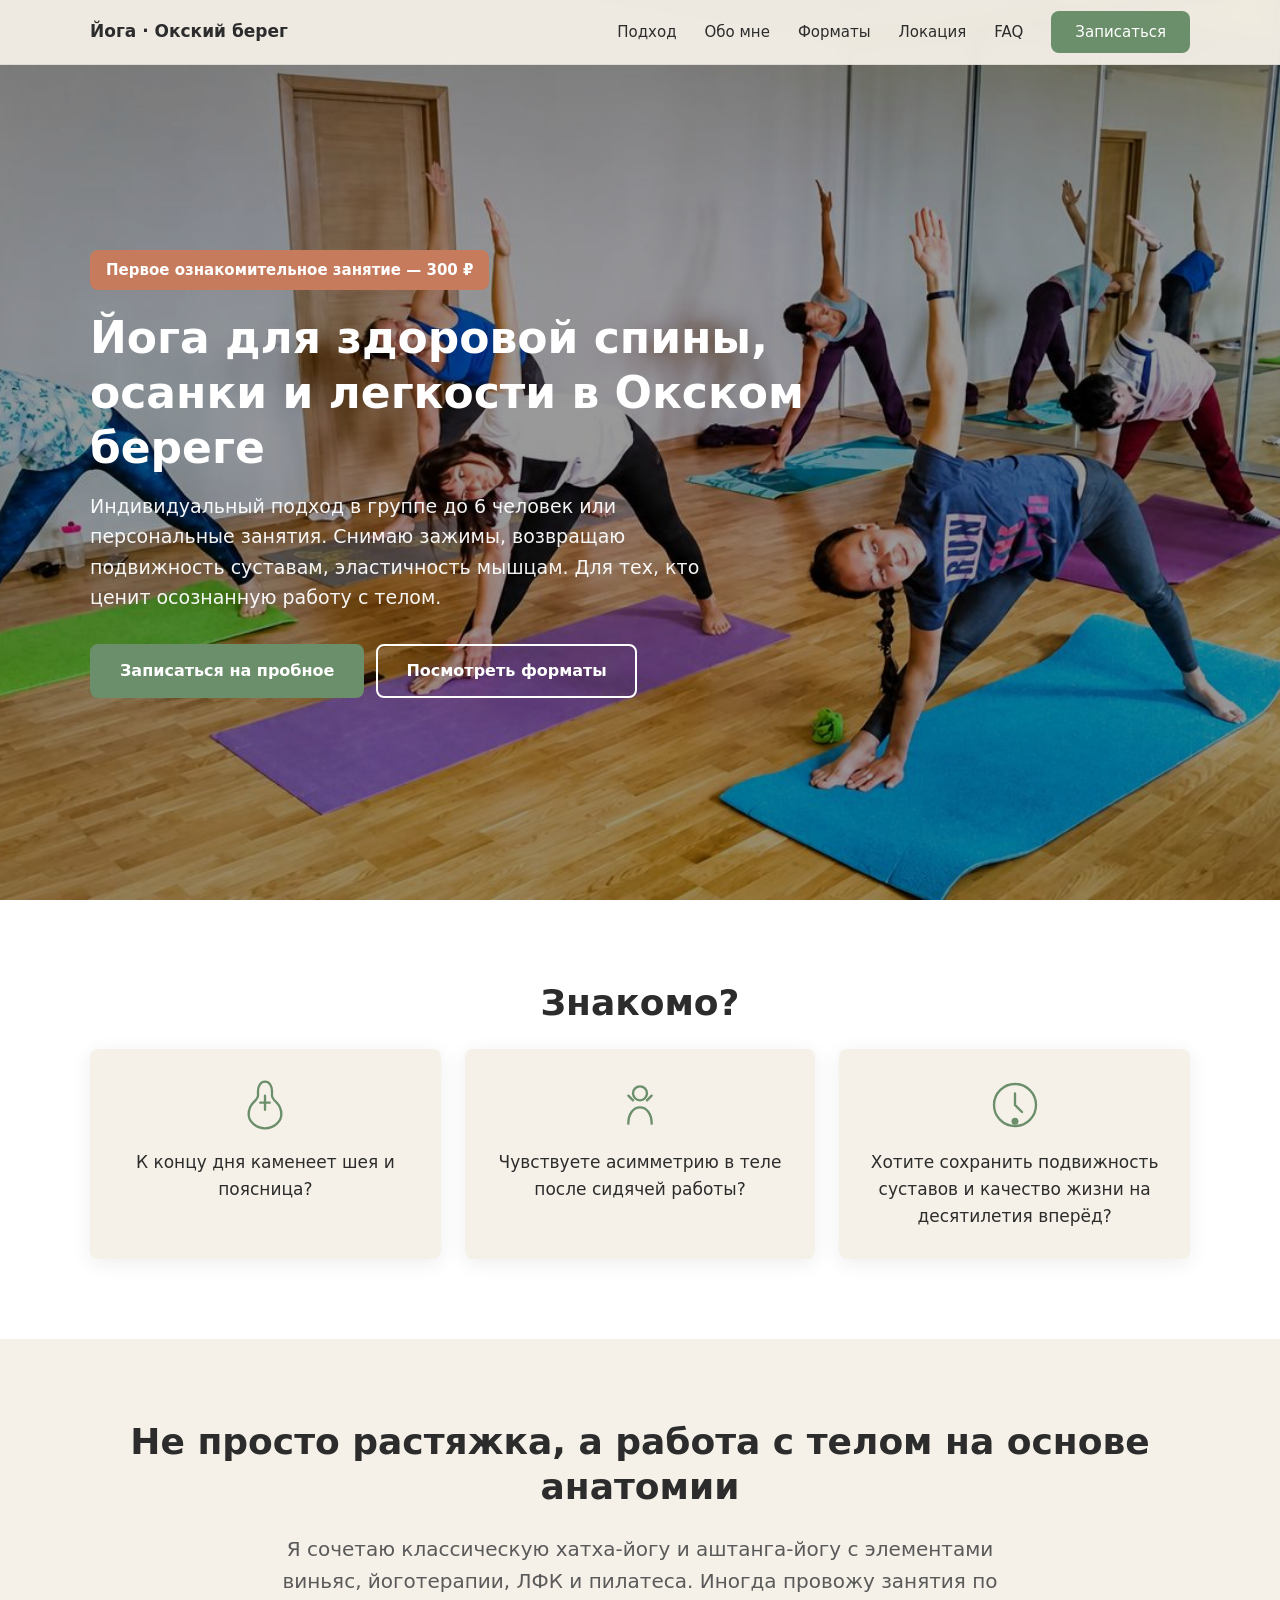
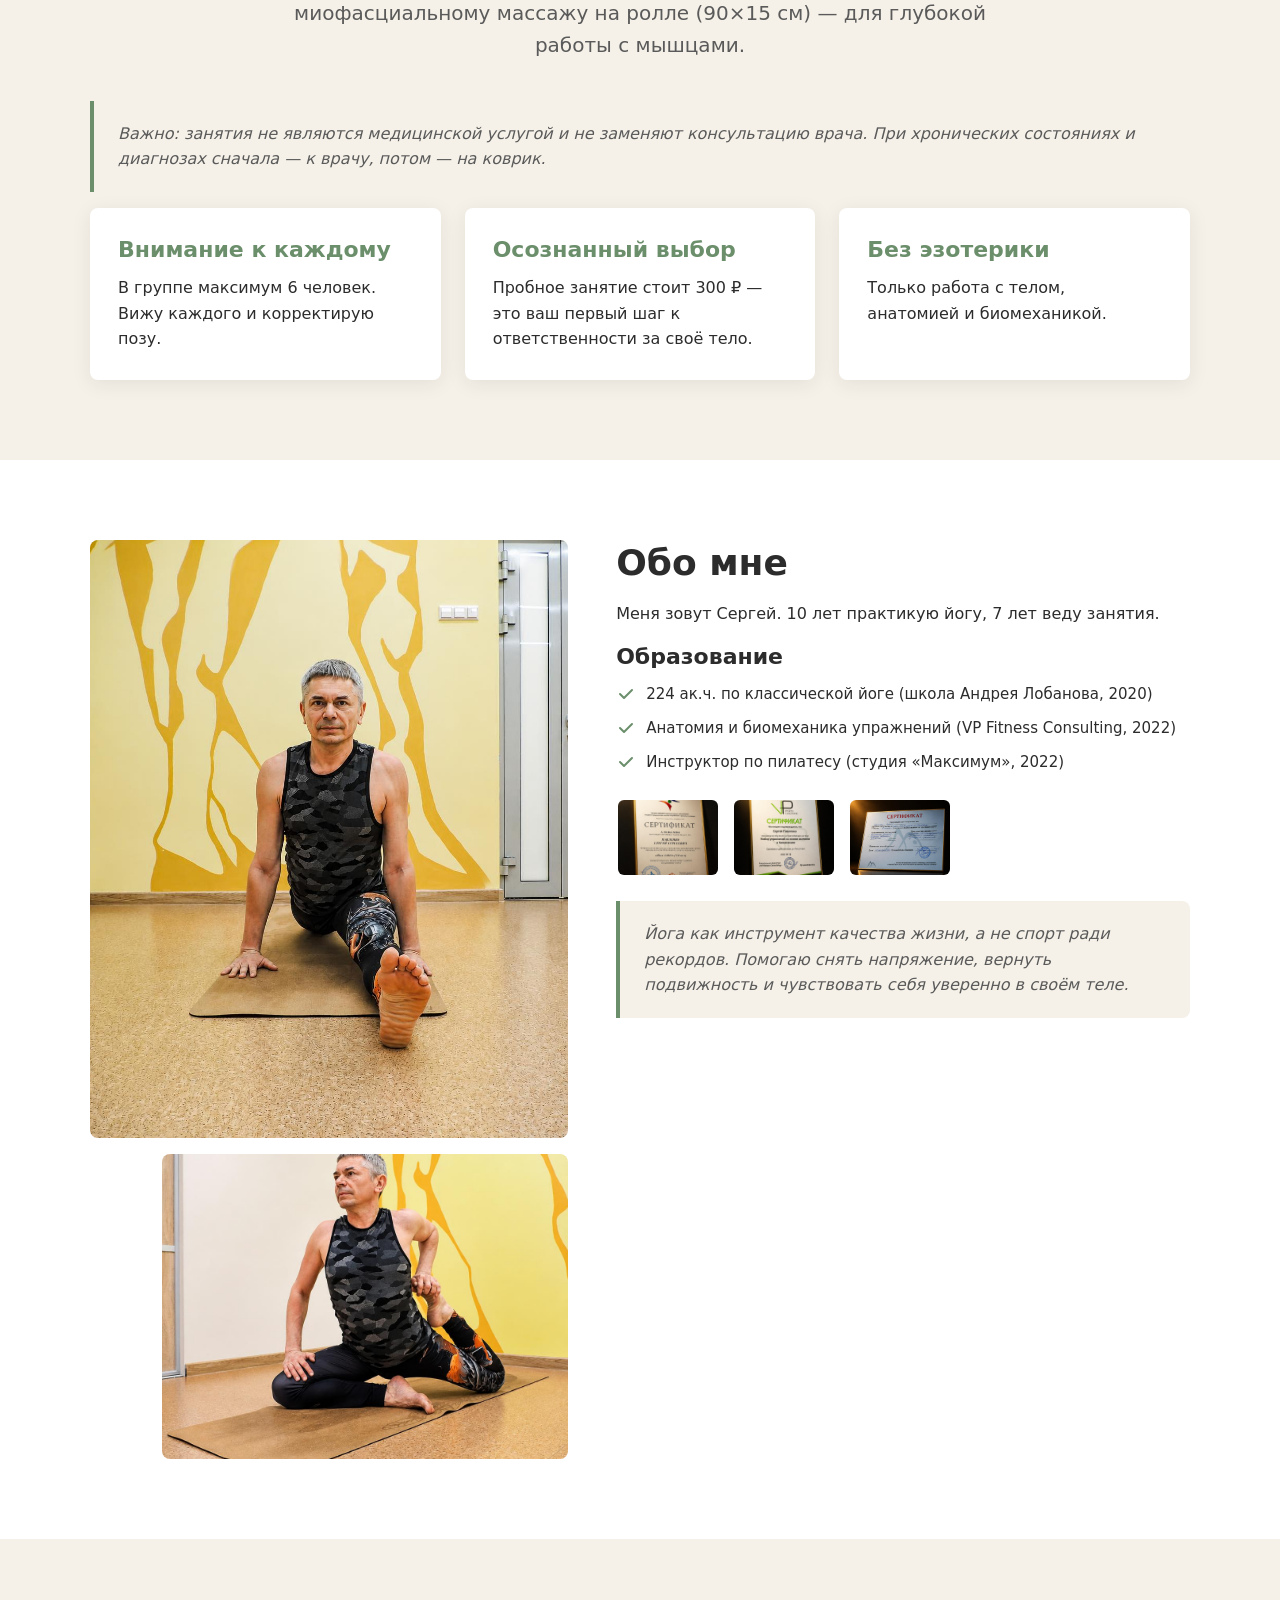
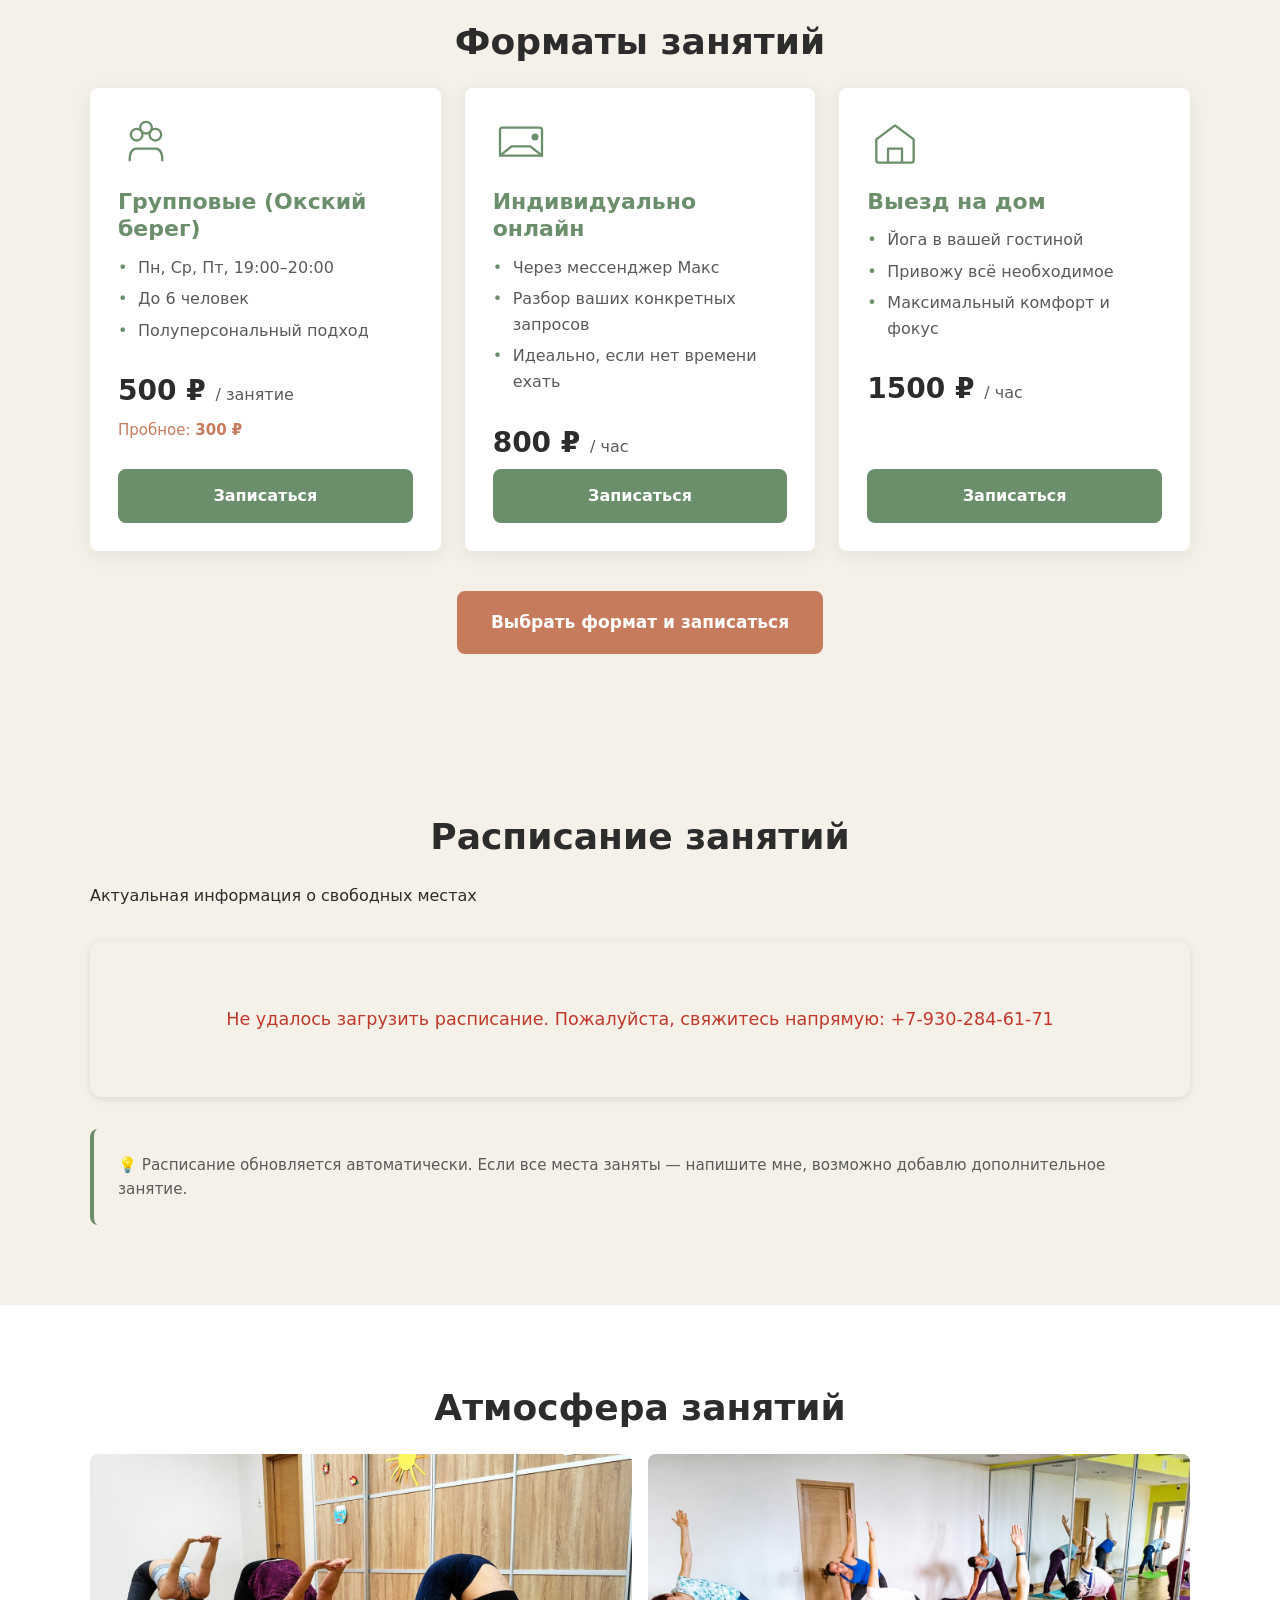
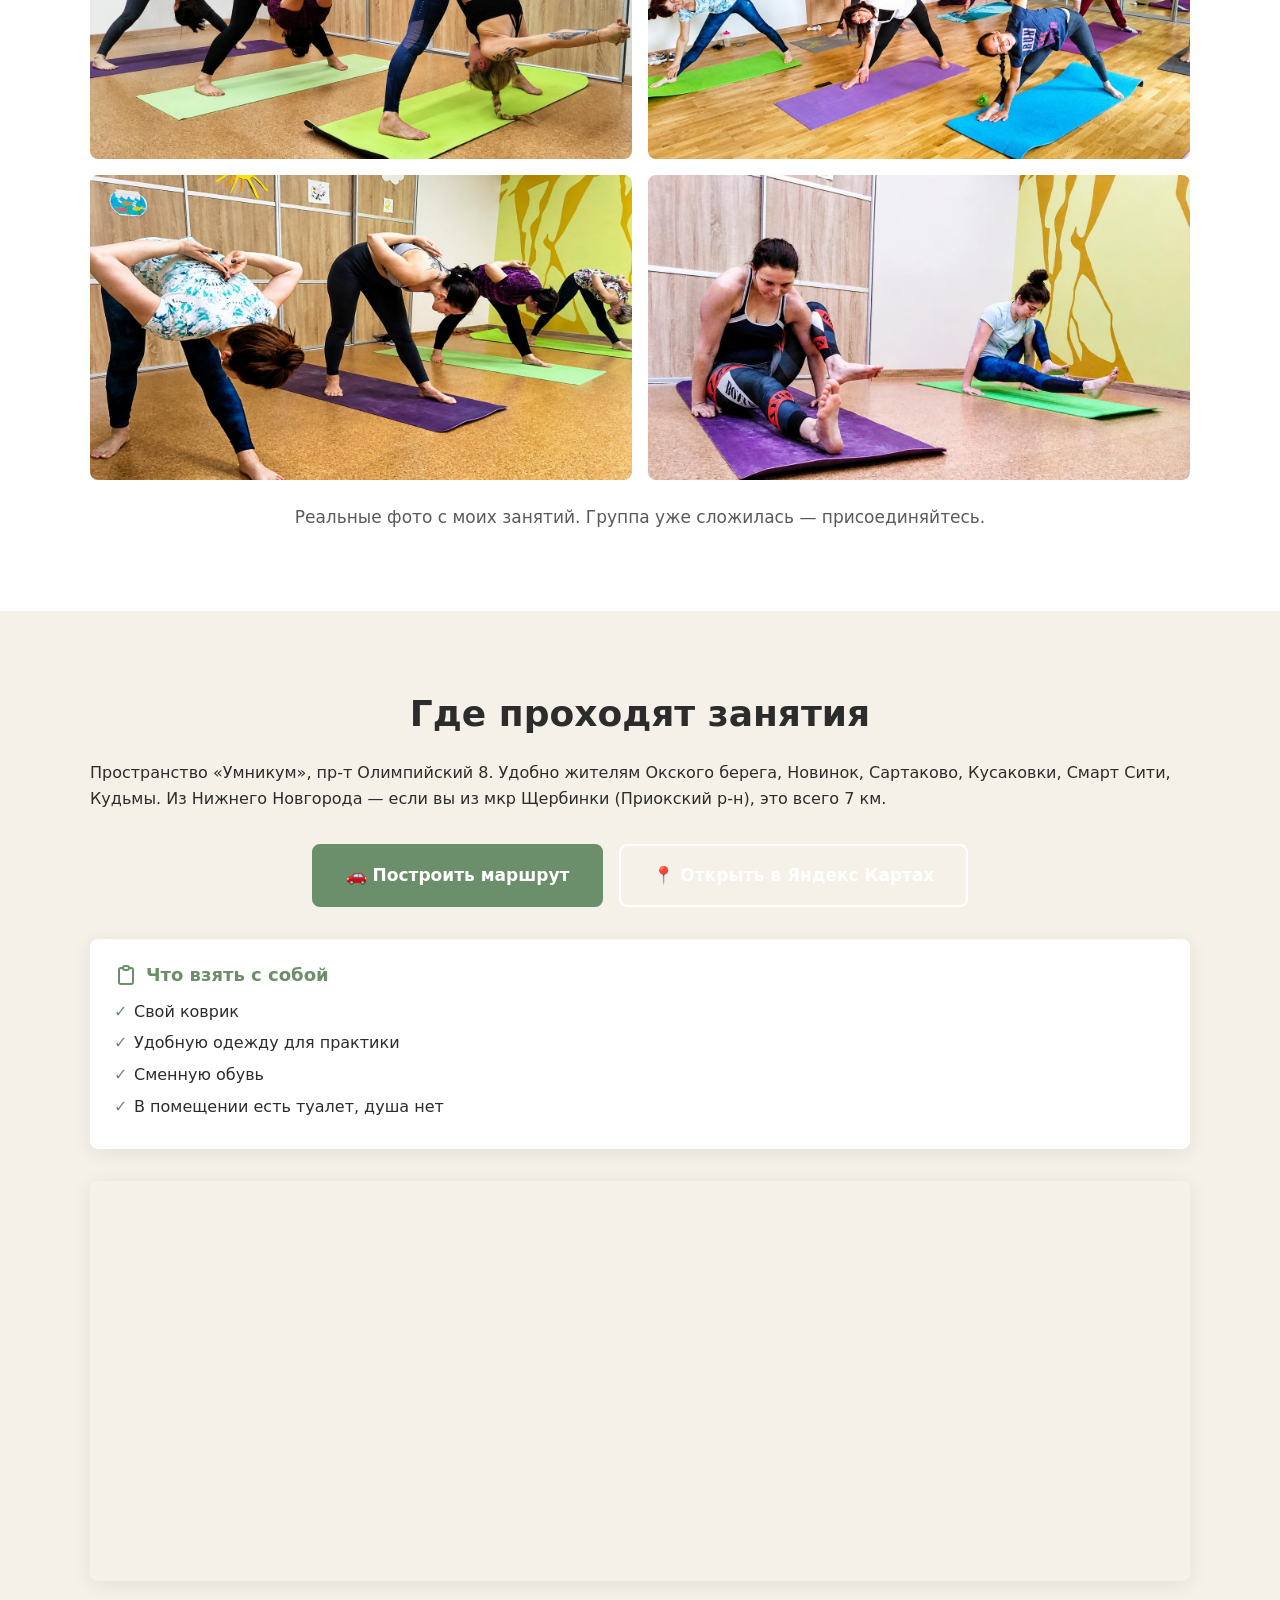
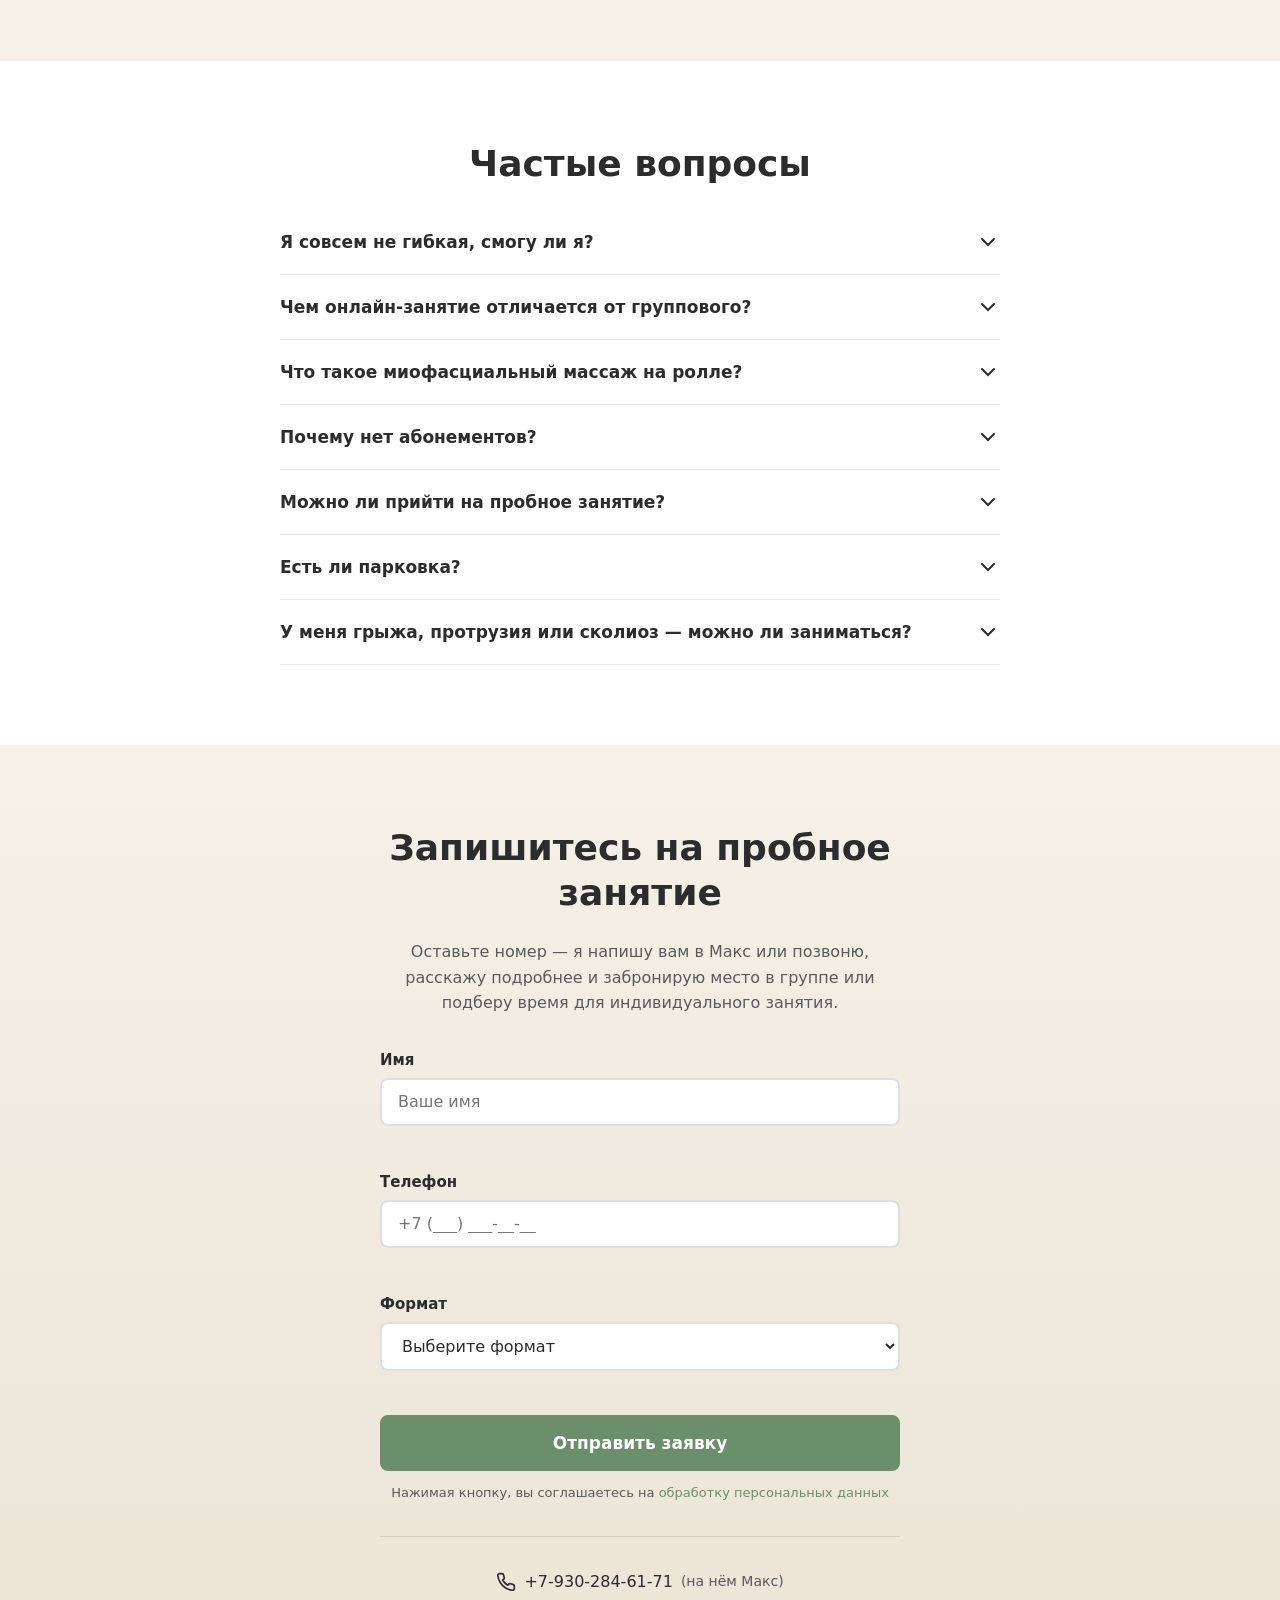
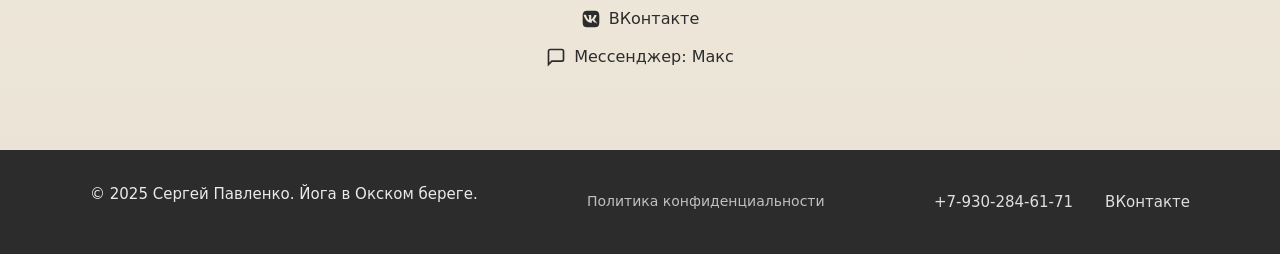
==== commit d499ab17: "Point canonical/OG/sitemap/llms to live vercel domain" ====
--- a/index.html
+++ b/index.html
@@ -19,21 +19,21 @@
   <title>Йога в Окском береге | Здоровая спина и суставы | Сергей Павленко</title>
   <meta name="description" content="Групповые и индивидуальные занятия йогой в Окском береге (пр-т Олимпийский 8, Умникум). Снятие болей в спине, мобильность суставов. Пробное 300₽. Онлайн и выезд на дом.">
   <meta name="keywords" content="йога Окский берег, йога Нижний Новгород, йога для спины, индивидуальные занятия йога, йоготерапия, Сергей Павленко">
-  <link rel="canonical" href="https://yoga-okskiy-bereg.ru/">
+  <link rel="canonical" href="https://yoga-oksky.vercel.app/">
 
   <!-- Open Graph -->
   <meta property="og:type" content="website">
   <meta property="og:locale" content="ru_RU">
   <meta property="og:title" content="Йога в Окском береге | Здоровая спина и суставы | Сергей Павленко">
   <meta property="og:description" content="Групповые и индивидуальные занятия йогой в Окском береге (пр-т Олимпийский 8, Умникум). Снятие болей в спине, мобильность суставов. Пробное 300₽. Онлайн и выезд на дом.">
-  <meta property="og:image" content="https://yoga-okskiy-bereg.ru/img/sergey-portrait.jpg">
-  <meta property="og:url" content="https://yoga-okskiy-bereg.ru/">
+  <meta property="og:image" content="https://yoga-oksky.vercel.app/img/sergey-portrait.jpg">
+  <meta property="og:url" content="https://yoga-oksky.vercel.app/">
 
   <!-- Twitter Card -->
   <meta name="twitter:card" content="summary_large_image">
   <meta name="twitter:title" content="Йога в Окском береге | Здоровая спина и суставы | Сергей Павленко">
   <meta name="twitter:description" content="Групповые и индивидуальные занятия йогой в Окском береге. Пробное 300₽. Онлайн и выезд на дом.">
-  <meta name="twitter:image" content="https://yoga-okskiy-bereg.ru/img/sergey-portrait.jpg">
+  <meta name="twitter:image" content="https://yoga-oksky.vercel.app/img/sergey-portrait.jpg">
 
   <link rel="stylesheet" href="styles.css">
 
@@ -43,12 +43,12 @@
     "@graph": [
       {
         "@type": "LocalBusiness",
-        "@id": "https://yoga-okskiy-bereg.ru/#business",
+        "@id": "https://yoga-oksky.vercel.app/#business",
         "name": "Йога Сергей Павленко — Окский берег",
         "description": "Групповые и индивидуальные занятия йогой для здоровой спины и суставов в Окском береге, Нижний Новгород.",
-        "url": "https://yoga-okskiy-bereg.ru/",
+        "url": "https://yoga-oksky.vercel.app/",
         "telephone": "+79302846171",
-        "image": "https://yoga-okskiy-bereg.ru/img/sergey-portrait.jpg",
+        "image": "https://yoga-oksky.vercel.app/img/sergey-portrait.jpg",
         "address": {
           "@type": "PostalAddress",
           "streetAddress": "пр-т Олимпийский 8",
@@ -74,10 +74,10 @@
       },
       {
         "@type": "Service",
-        "@id": "https://yoga-okskiy-bereg.ru/#service-group",
+        "@id": "https://yoga-oksky.vercel.app/#service-group",
         "name": "Групповые занятия йогой",
         "description": "Полуперсональные групповые занятия до 6 человек в Окском береге. Пн, Ср, Пт 19:00–20:00.",
-        "provider": { "@id": "https://yoga-okskiy-bereg.ru/#business" },
+        "provider": { "@id": "https://yoga-oksky.vercel.app/#business" },
         "offers": {
           "@type": "Offer",
           "price": "500",
@@ -87,10 +87,10 @@
       },
       {
         "@type": "Service",
-        "@id": "https://yoga-okskiy-bereg.ru/#service-online",
+        "@id": "https://yoga-oksky.vercel.app/#service-online",
         "name": "Индивидуальные занятия онлайн",
         "description": "Персональная работа через мессенджер Макс с разбором ваших запросов.",
-        "provider": { "@id": "https://yoga-okskiy-bereg.ru/#business" },
+        "provider": { "@id": "https://yoga-oksky.vercel.app/#business" },
         "offers": {
           "@type": "Offer",
           "price": "800",
@@ -100,10 +100,10 @@
       },
       {
         "@type": "Service",
-        "@id": "https://yoga-okskiy-bereg.ru/#service-home",
+        "@id": "https://yoga-oksky.vercel.app/#service-home",
         "name": "Выезд на дом",
         "description": "Индивидуальные занятия йогой с выездом инструктора. Привожу всё необходимое.",
-        "provider": { "@id": "https://yoga-okskiy-bereg.ru/#business" },
+        "provider": { "@id": "https://yoga-oksky.vercel.app/#business" },
         "offers": {
           "@type": "Offer",
           "price": "1500",
@@ -113,17 +113,17 @@
       },
       {
         "@type": "Person",
-        "@id": "https://yoga-okskiy-bereg.ru/#person",
+        "@id": "https://yoga-oksky.vercel.app/#person",
         "name": "Сергей Павленко",
         "jobTitle": "Инструктор по йоге",
         "description": "10 лет практики йоги, 7 лет преподавания. Образование: классическая йога (224 ак.ч.), анатомия и биомеханика, пилатес.",
-        "image": "https://yoga-okskiy-bereg.ru/img/sergey-portrait.jpg",
-        "url": "https://yoga-okskiy-bereg.ru/",
+        "image": "https://yoga-oksky.vercel.app/img/sergey-portrait.jpg",
+        "url": "https://yoga-oksky.vercel.app/",
         "sameAs": ["https://vk.ru/yoga__health"]
       },
       {
         "@type": "FAQPage",
-        "@id": "https://yoga-okskiy-bereg.ru/#faq",
+        "@id": "https://yoga-oksky.vercel.app/#faq",
         "mainEntity": [
           {
             "@type": "Question",
@@ -550,14 +550,16 @@
         <h2 id="form-title">Запишитесь на пробное занятие</h2>
         <p class="form-intro">Оставьте номер  — я напишу вам в Макс или позвоню, расскажу подробнее и забронирую место в группе или подберу время для индивидуального занятия.</p>
         <form class="form" id="contact-form" action="https://formspree.io/f/xkjnrqwn" method="POST" novalidate>
+          <!-- Honeypot: боты заполняют, человек не видит -->
+          <input type="text" name="_gotcha" style="display:none" tabindex="-1" autocomplete="off">
           <div class="form__group">
             <label for="name">Имя</label>
-            <input type="text" id="name" name="name" placeholder="Ваше имя" required autocomplete="name">
+            <input type="text" id="name" name="name" placeholder="Ваше имя" required autocomplete="name" data-ym-hide-content>
             <span class="form__error" id="name-error" role="alert"></span>
           </div>
           <div class="form__group">
             <label for="phone">Телефон</label>
-            <input type="tel" id="phone" name="phone" placeholder="+7 (___) ___-__-__" required autocomplete="tel">
+            <input type="tel" id="phone" name="phone" placeholder="+7 (___) ___-__-__" required autocomplete="tel" data-ym-hide-content>
             <span class="form__error" id="phone-error" role="alert"></span>
           </div>
           <div class="form__group">
@@ -571,7 +573,7 @@
             <span class="form__error" id="format-error" role="alert"></span>
           </div>
           <button type="submit" class="btn btn--primary btn--large btn--block">Отправить заявку</button>
-          <p class="form__privacy">Нажимая кнопку, вы соглашаетесь на обработку персональных данных</p>
+          <p class="form__privacy">Нажимая кнопку, вы соглашаетесь на <a href="privacy.html">обработку персональных данных</a></p>
         </form>
         <div class="form-success" id="form-success" hidden role="status">
           <p>Заявка отправлена! Я свяжусь с вами в течение дня.</p>
@@ -598,7 +600,7 @@
   <footer class="footer">
     <div class="container footer__inner">
       <p class="footer__copy">© 2025 Сергей Павленко. Йога в Окском береге.</p>
-      <a href="#" class="footer__link">Политика конфиденциальности</a>
+      <a href="privacy.html" class="footer__link">Политика конфиденциальности</a>
       <div class="footer__contacts">
         <a href="tel:+79302846171">+7-930-284-61-71</a>
         <a href="https://vk.ru/yoga__health" target="_blank" rel="noopener noreferrer">ВКонтакте</a>
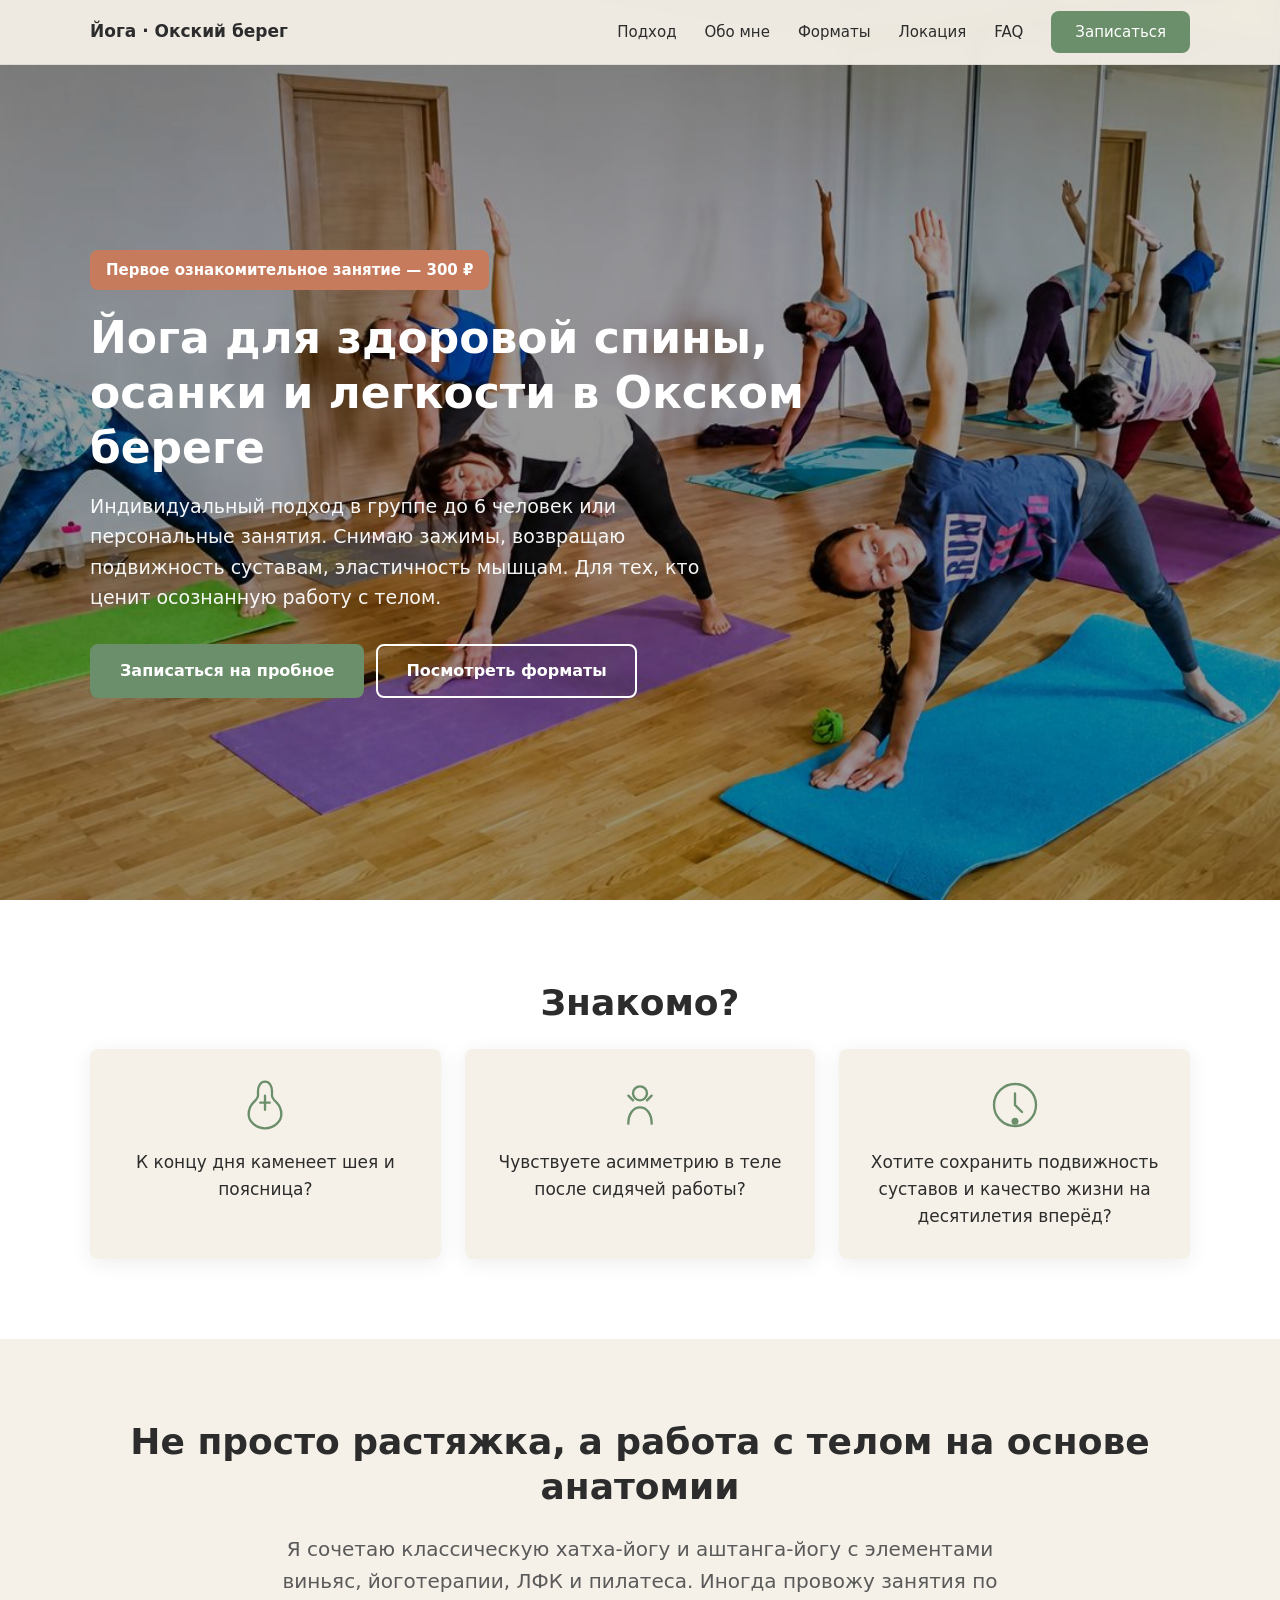
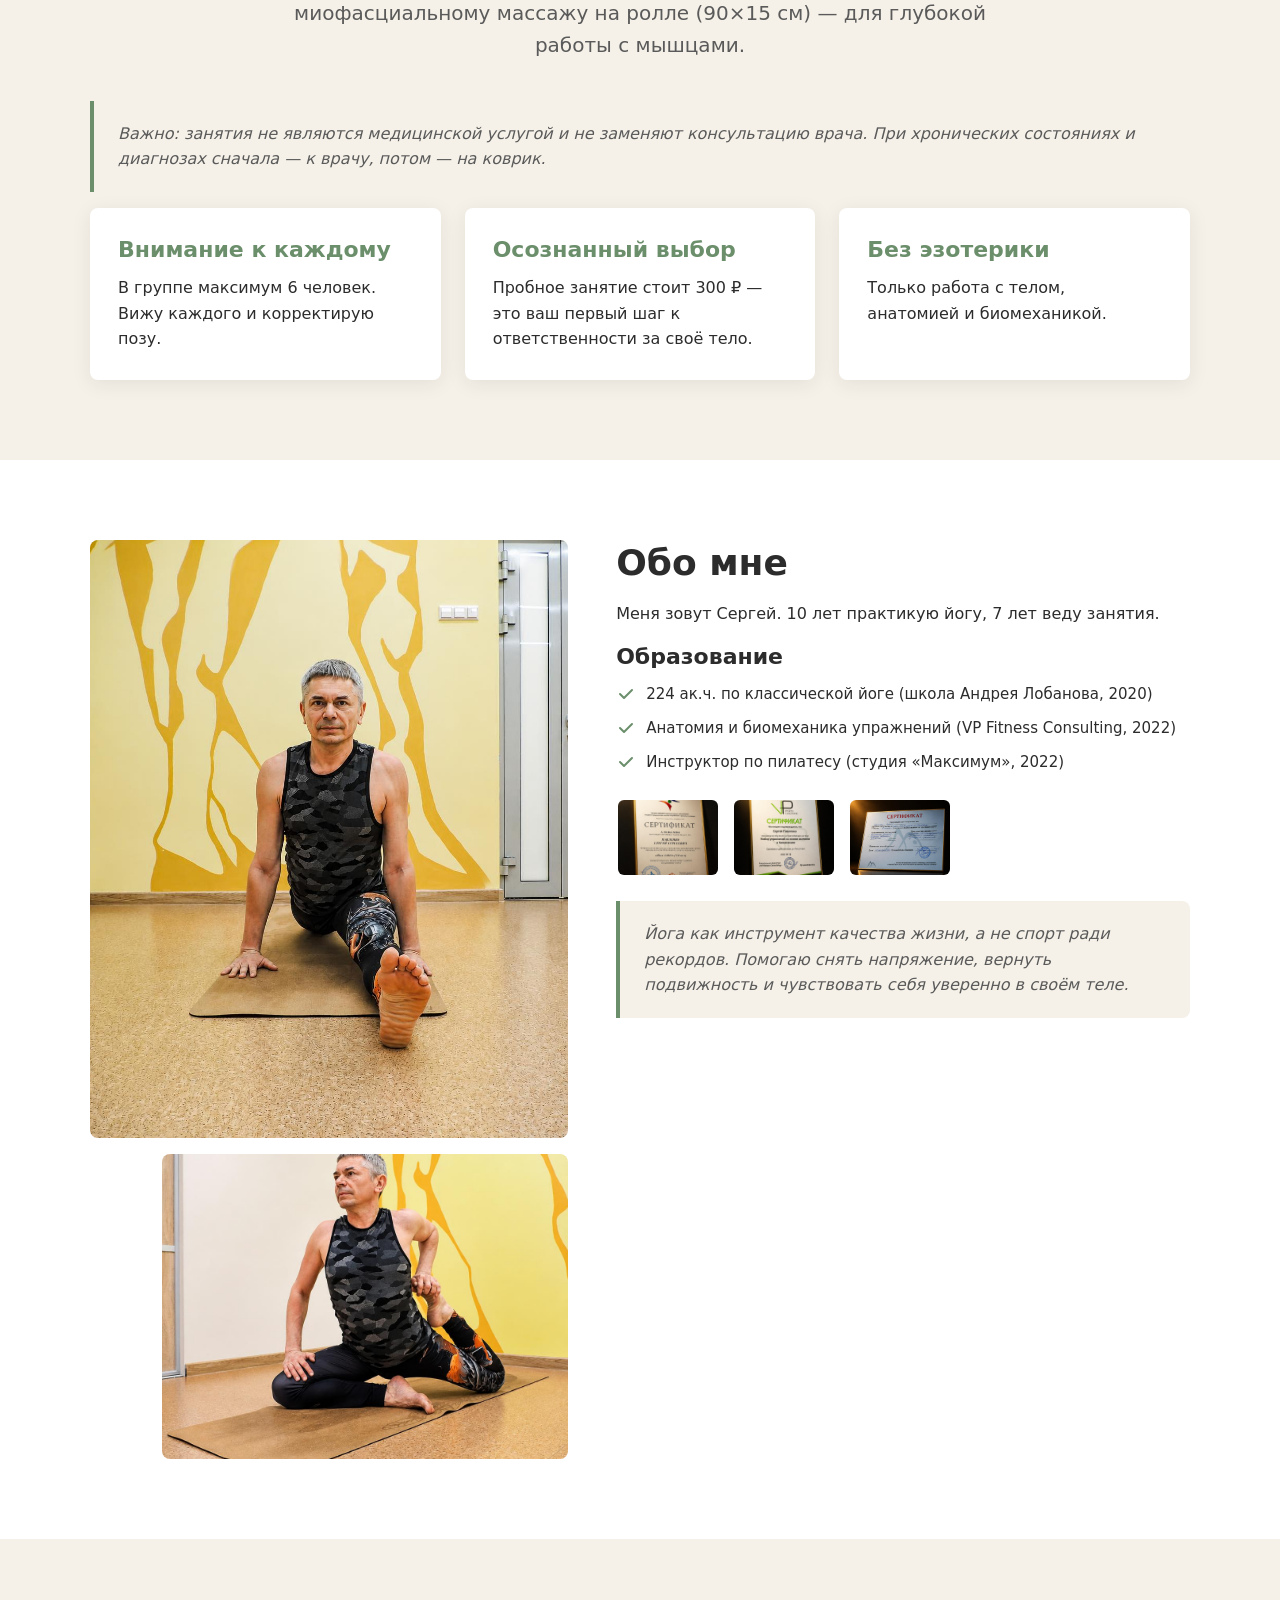
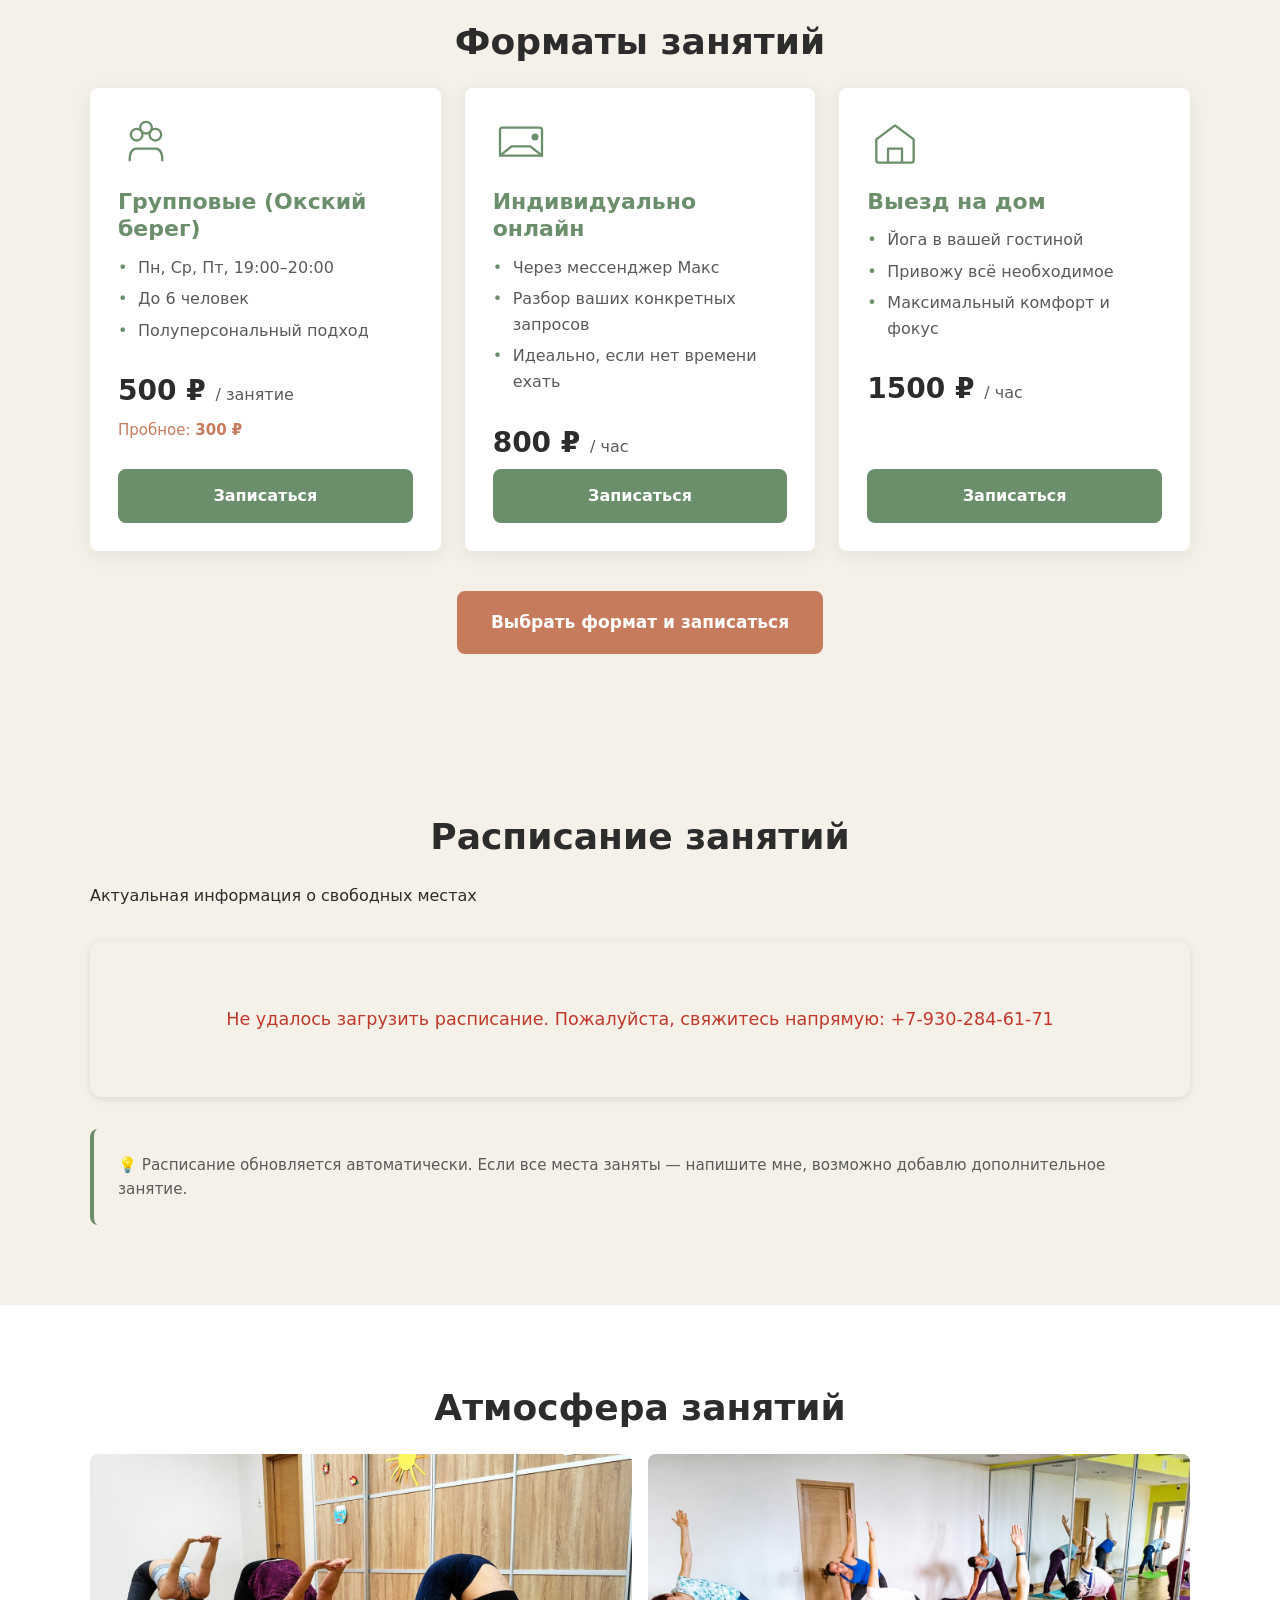
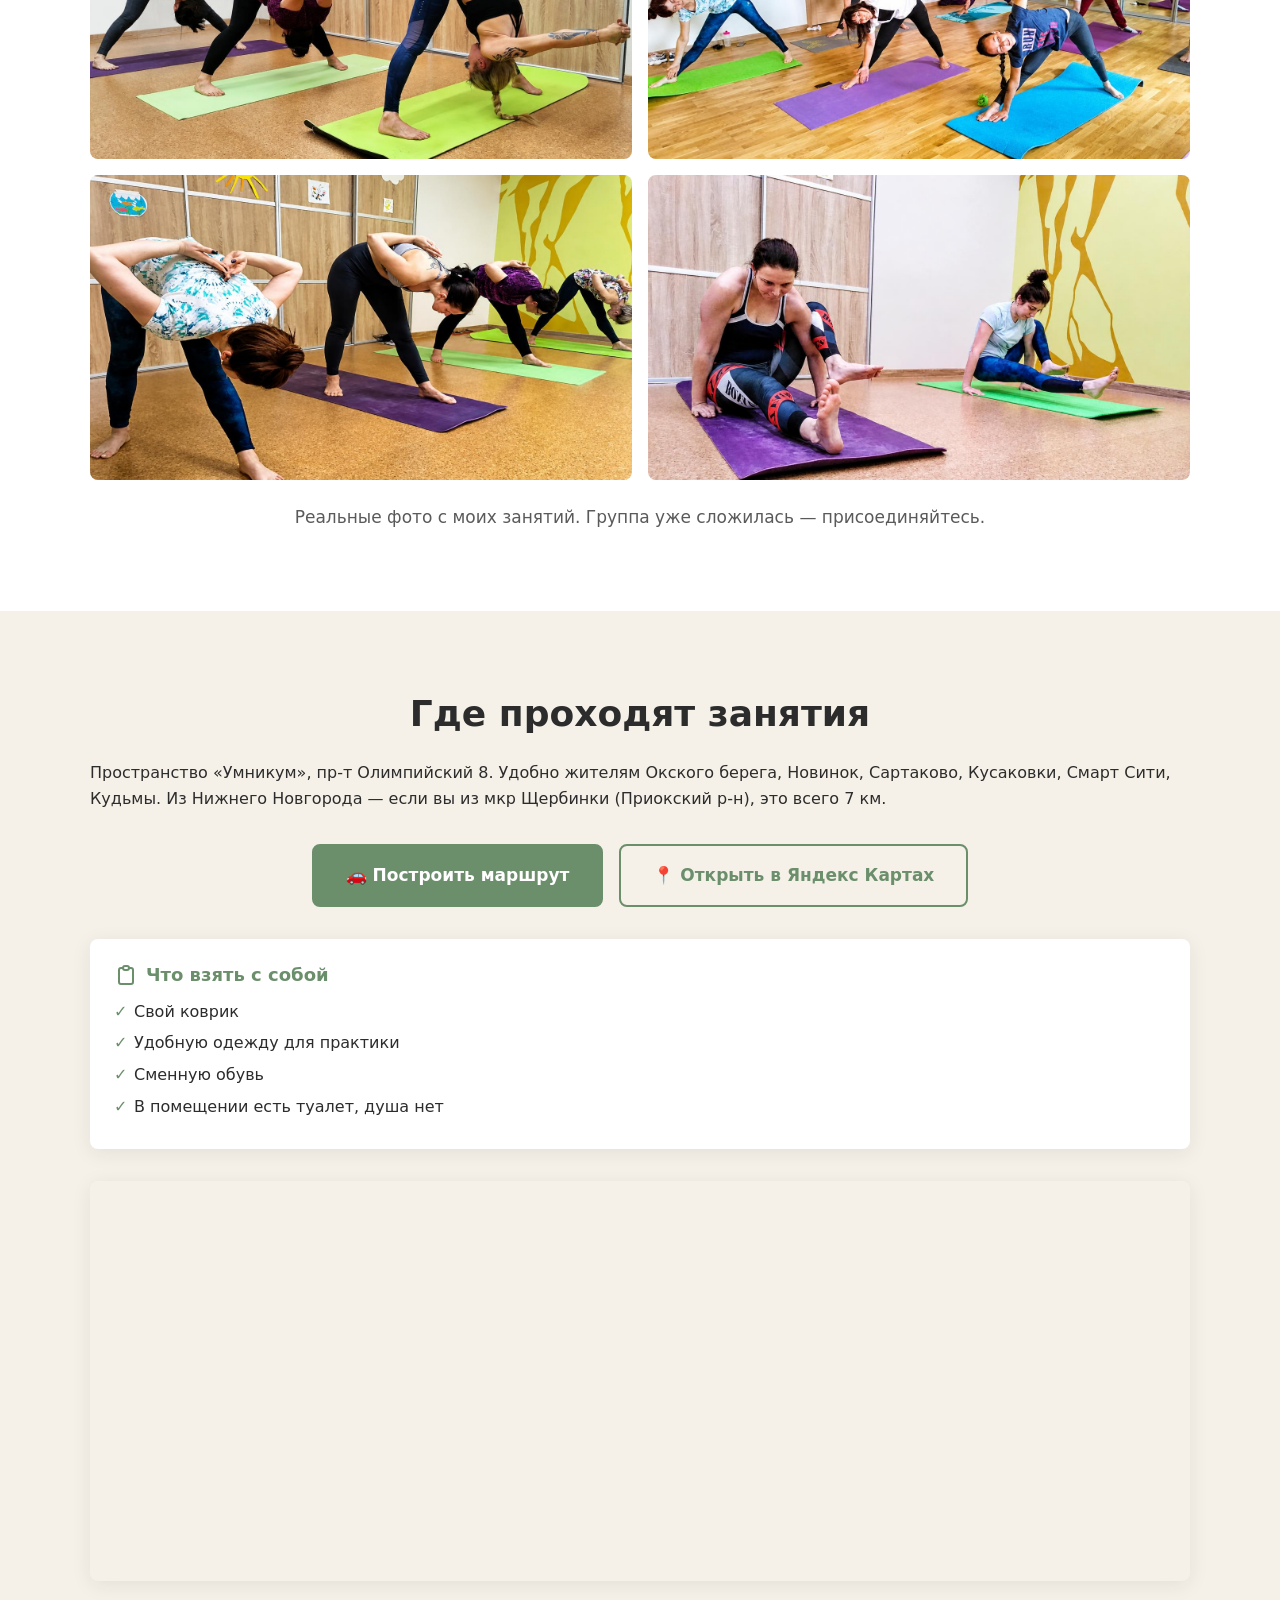
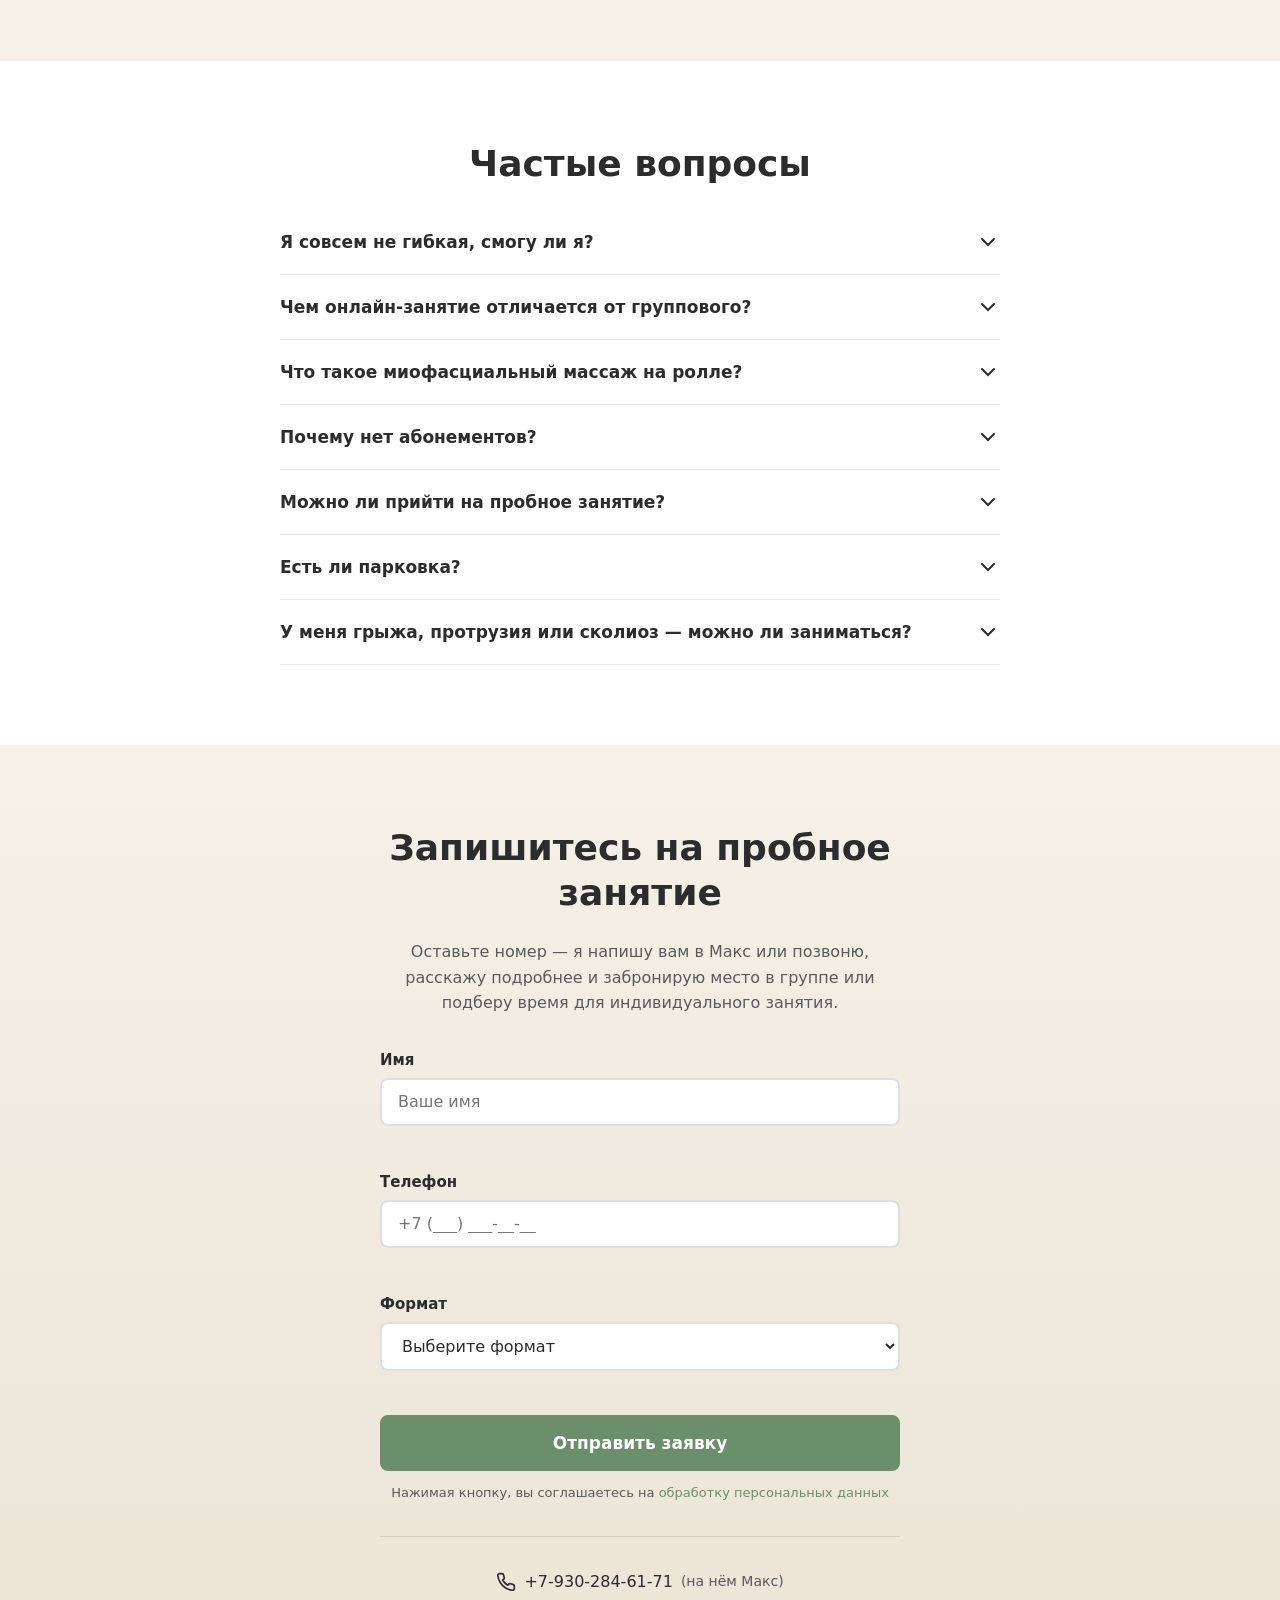
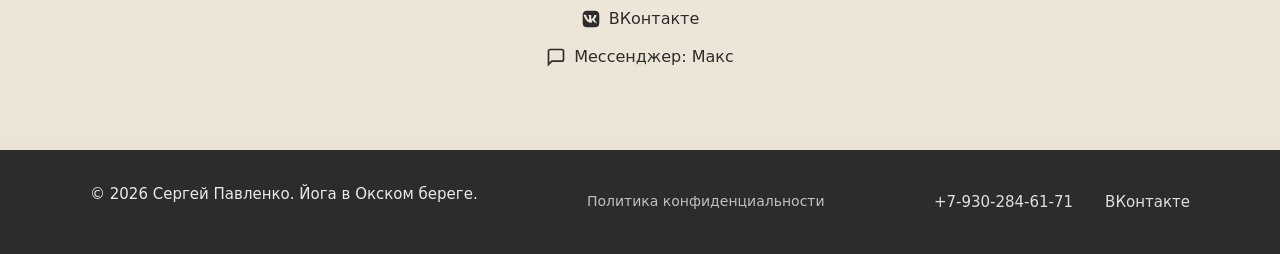
==== commit 5bf4c11b: "Location: accent-colored outline button for readability" ====
--- a/index.html
+++ b/index.html
@@ -401,11 +401,11 @@
         <p class="section__subtitle">Актуальная информация о свободных местах</p>
         
         <div class="schedule-container">
-            <div id="schedule-loading" class="schedule-loading">
+            <div id="schedule-loading" class="schedule-loading" aria-live="polite">
                 <p>Загрузка расписания...</p>
             </div>
             
-            <div id="schedule-error" class="schedule-error" style="display: none;">
+            <div id="schedule-error" class="schedule-error" style="display: none;" aria-live="polite">
                 <p>Не удалось загрузить расписание. Пожалуйста, свяжитесь напрямую: +7-930-284-61-71</p>
             </div>
             
@@ -442,10 +442,10 @@
         
         <div class="location__actions">
     <a href="https://yandex.ru/maps/?mode=routes&rtext=~56.195996%2C43.851566&rtt=auto"
-       target="_blank" rel="noopener"
+       target="_blank" rel="noopener noreferrer"
        class="btn btn--primary btn--large">🚗 Построить маршрут</a>
     <a href="https://yandex.ru/maps/?pt=43.851566%2C56.195996%2Cpm2rdm&z=17&l=map"
-       target="_blank" rel="noopener"
+       target="_blank" rel="noopener noreferrer"
        class="btn btn--outline btn--large">📍 Открыть в Яндекс Картах</a>
         </div>
         
@@ -578,6 +578,9 @@
         <div class="form-success" id="form-success" hidden role="status">
           <p>Заявка отправлена! Я свяжусь с вами в течение дня.</p>
         </div>
+        <div class="form-success form-success--error" id="form-error" hidden role="alert">
+          <p>Не удалось отправить заявку. Позвоните мне напрямую: +7-930-284-61-71 или попробуйте ещё раз.</p>
+        </div>
         <div class="contacts">
           <a href="tel:+79302846171" class="contacts__item">
             <svg viewBox="0 0 24 24" fill="none" aria-hidden="true" width="20" height="20"><path d="M22 16.92v3a2 2 0 01-2.18 2 19.79 19.79 0 01-8.63-3.07 19.5 19.5 0 01-6-6 19.79 19.79 0 01-3.07-8.67A2 2 0 014.11 2h3a2 2 0 012 1.72c.127.96.361 1.903.7 2.81a2 2 0 01-.45 2.11L8.09 9.91a16 16 0 006 6l1.27-1.27a2 2 0 012.11-.45c.907.339 1.85.573 2.81.7A2 2 0 0122 16.92z" stroke="currentColor" stroke-width="2"/></svg>
@@ -599,7 +602,7 @@
 
   <footer class="footer">
     <div class="container footer__inner">
-      <p class="footer__copy">© 2025 Сергей Павленко. Йога в Окском береге.</p>
+      <p class="footer__copy">© <span id="year">2026</span> Сергей Павленко. Йога в Окском береге.</p>
       <a href="privacy.html" class="footer__link">Политика конфиденциальности</a>
       <div class="footer__contacts">
         <a href="tel:+79302846171">+7-930-284-61-71</a>
--- a/styles.css
+++ b/styles.css
@@ -1058,3 +1058,22 @@
     justify-content: center;
     margin: 2rem 0;
 }
+/* Инлайн-сообщение об ошибке отправки */
+.form-success--error {
+    background-color: #f8d7da;
+    color: #721c24;
+}
+
+/* Кнопка «Открыть в Яндекс Картах»: обводка и текст в цвет основной кнопки */
+.location__actions .btn--outline {
+    border-color: var(--color-accent);
+    color: var(--color-accent);
+    background-color: transparent;
+}
+
+.location__actions .btn--outline:hover,
+.location__actions .btn--outline:focus-visible {
+    background-color: var(--color-accent-hover);
+    border-color: var(--color-accent-hover);
+    color: #fff;
+}
